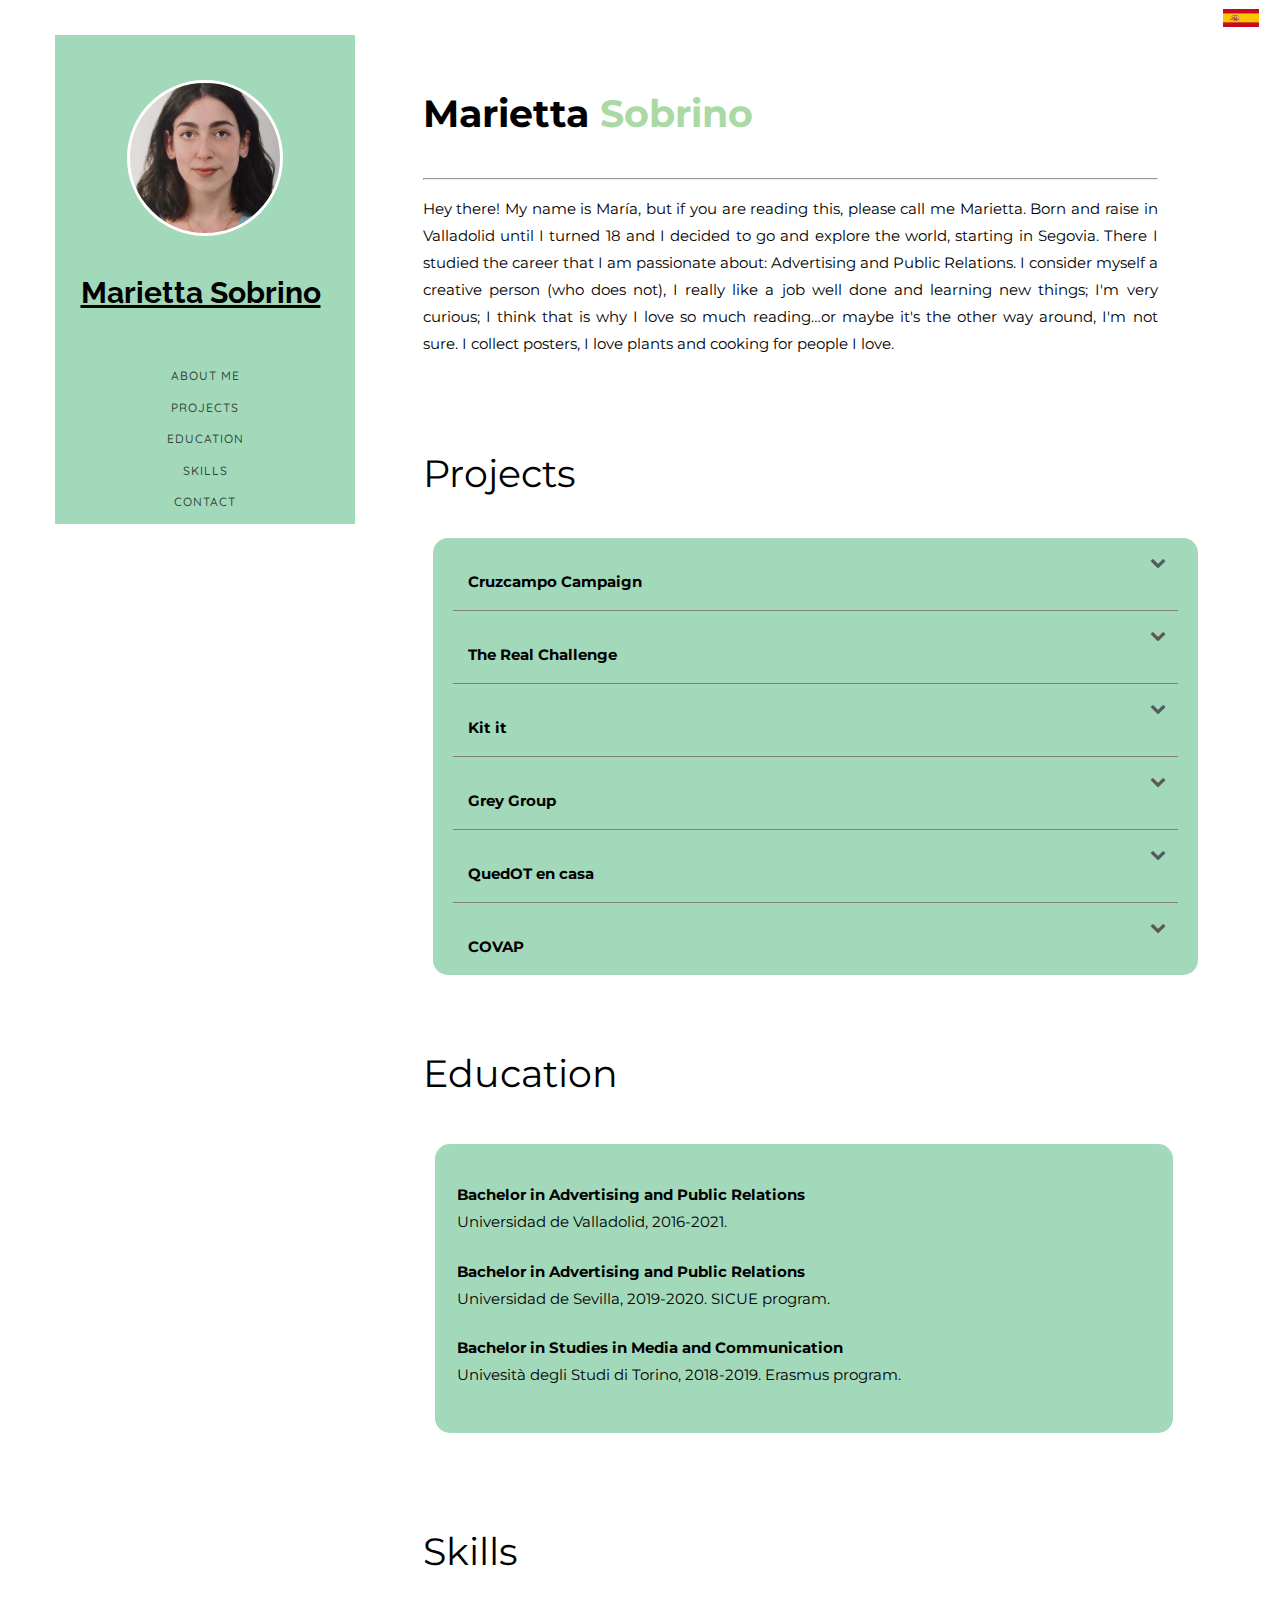
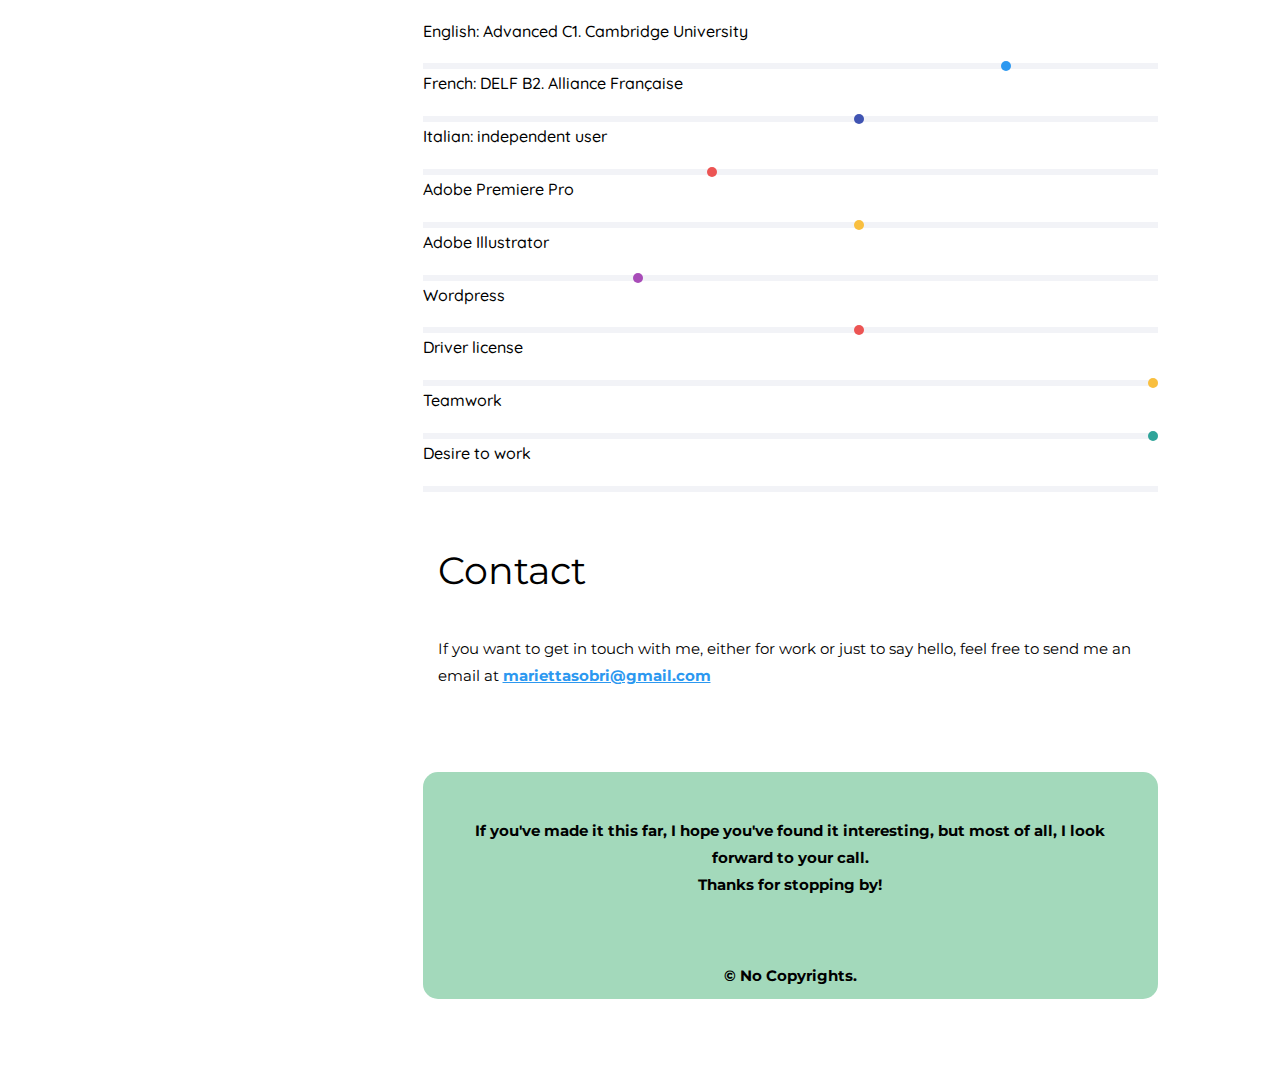
==== index-en.html @ 81a099f9 "Update index-en.html" ====
<!DOCTYPE html>
<html>
  <head>
    <meta charset="utf-8" />
    <meta http-equiv="X-UA-Compatible" content="IE=edge" />
    <title>Marietta's portfolio</title>
    <meta name="viewport" content="width=device-width, initial-scale=1" />
    <meta name="description" content="Portfolio webpage of Vinay Somawat" />
    <meta
      name="keywords"
      content="portfolio,website,personal website,github,projects,computer science and engineering"
    />
    <meta name="author" content="Marietta Sobrino" />
    <!--Social Media icons-->
    <link
      rel="stylesheet"
      href="https://cdnjs.cloudflare.com/ajax/libs/font-awesome/4.7.0/css/font-awesome.min.css"
    />
    <!-- Place favicon.ico and apple-touch-icon.png in the root directory -->
    <link rel="icon" type="image/png" href="/images/logo.png" />
    <link
      href="https://fonts.googleapis.com/css?family=Quicksand:300,400,500,700"
      rel="stylesheet"
    />
    <link
      href="https://fonts.googleapis.com/css?family=Playfair+Display:400,400i,700"
      rel="stylesheet"
    />
    <link
      href="https://fonts.googleapis.com/css?family=Montserrat|Open+Sans|Raleway&display=swap"
      rel="stylesheet"
    />
    <!-- Animate.css -->
    <link rel="stylesheet" href="css/animate.css" />
    <!-- Bootstrap  -->
    <link rel="stylesheet" href="css/bootstrap.css" />
    <!-- Theme style  -->
    <link rel="stylesheet" href="css/style.css" />
    <!-- Modernizr JS -->
    <script src="js/modernizr-2.6.2.min.js"></script>
    <!-----Google adsense code---->
    <script
      data-ad-client="ca-pub-2147632065762164"
      async
      src="https://pagead2.googlesyndication.com/pagead/js/adsbygoogle.js"
    ></script>
  </head>

  <body>
    <div style="float: right;padding-right: 1%;">
      <a href="index.html"><img height="18" width="36" src="images/spain-flag.png"></a>
    </div>
    <div id="colorlib-page">
      <div class="container-wrap">
        <a
          href="#"
          class="js-colorlib-nav-toggle colorlib-nav-toggle"
          data-toggle="collapse"
          data-target="#navbar"
          aria-expanded="false"
          aria-controls="navbar"
          ><i></i
        ></a>
        <!----Side bar--->
        <aside
          id="colorlib-aside"
          role="complementary"
          class="border js-fullheight"
        >
          <div class="text-center">
            <div
              class="author-img"
              style="background-image: url(images/IMG_-wl1xai.jpg)"
            ></div>
            <h1 id="colorlib-logo">
              <a href="https://mariettasobri.github.io">Marietta Sobrino</a>
            </h1>
          </div>
          <nav
            id="colorlib-main-menu"
            role="navigation"
            class="navbar"
            style="padding-top: 2em"
          >
            <div id="navbar" class="collapse">
              <ul>
                <li><a href="#" data-nav-section="about">About me</a></li>
                <li><a href="#" data-nav-section="projects">Projects</a></li>
                <li><a href="#" data-nav-section="education">Education</a></li>
                <li><a href="#" data-nav-section="skills">Skills</a></li>
                <li><a href="#" data-nav-section="contact">Contact</a></li>
              </ul>
            </div>
          </nav>
        </aside>
        <!----- main page--------->
        <div id="colorlib-main">
          <!---------------About me---------------------->
          <section class="colorlib-about" data-section="about">
            <div class="colorlib-narrow-content">
              <div class="row">
                <div class="col-md-12">
                  <div
                    class="row row-bottom-padded-sm animate-box"
                    data-animate-effect="fadeInLeft"
                  >
                    <div class="col-md-12">
                      <div class="about-desc">
                        <h1>
                          <strong
                            >Marietta
                            <span style="color: #AAD9A3">Sobrino</span></strong
                          >
                        </h1>
                        <hr />
                        <p style="text-align: justify">
                            Hey there! My name is María, but if you are reading this, please call me Marietta. 
                            Born and raise in Valladolid until I turned 18 and I decided to go and explore the world, starting in Segovia. 
                            There I studied the career that I am passionate about: Advertising and Public Relations. 
                            I consider myself a creative person (who does not), I really like a job well done and learning new things; I'm very curious; 
                            I think that is why I love so much reading…or maybe it's the other way around, I'm not sure. I collect posters, 
                            I love plants and cooking for people I love.
                        </p>
                      </div>
                    </div>
                  </div>
                </div>
              </div>
            </div>
          </section>
          <!--------------Projects---------------->
          <section class="colorlib-skills" data-section="projects">
            <div class="colorlib-narrow-content">
              <div class="row">
                <div
                  class="col-md-6 col-md-offset-3 col-md-pull-3 animate-box"
                  data-animate-effect="fadeInLeft"
                >
                  <div class="about-desc">
                    <h1>Projects</h1>
                  </div>
                </div>
              </div>
              <div class="row" style="margin-left: 10px">
                <ul
                  id="accordion"
                  class="accordion animate-box"
                  data-animate-effect="fadeInRight"
                >
                  <li>
                    <div class="link">
                      <p style="margin-bottom: 0px">Cruzcampo Campaign</p>
                      <i class="fa fa-chevron-down"></i>
                    </div>
                    <ul
                      class="submenu mb-0"
                      style="padding-left: 10px;padding-right: 20px;"
                    >
                      <li>
                        <div>
                          <div style="margin-top: 3%; margin-left: 1%">
                            <h4 class="mb-3" style="font-style: italic">
                                Andalusia’s water
                            </h4>
                            <h4 class="mb-3" style="font-style: italic">
                              El agua de Andalucía
                          </h4>
                          </div>
                          <div
                            class="
                              resume-item
                              d-flex
                              flex-column flex-md-row
                              justify-content-between
                              mb-3
                            "
                          >
                            <div id="divMain">
                              <div id="left-div" class="resume-content">
                                <img
                                  style="float: left;border-radius: 15px;"
                                  width="200px;"
                                  class="img-fluid"
                                  src="images/cruzcampou.jpg"
                                />
                              </div>
                              <div id="right-div" class="resume-content">
                                <div class="subheading mb-0">
                                  <p style="text-align: justify">
                                    In the subject of Discursive Strategies at the University of Seville, the final work consists 
                                    of the creation of a complete campaign for an existing brand, and the subsequent linguistic analysis 
                                    of the same. However, all the creative effort is focused on giving a twist to this relationship that is 
                                    automatically formed in our minds: Cruzcampo-Andalusia, Andalusia-party.
                                  </p>
                                  <p style="text-align: justify">
                                    Based on the 2009 campaign "Made in Andalusia" by Bassat Ogilvy, this reinterpretation of Andalusia seeks to 
                                    move away from the stereotypical party to find the other side of the south. This Andalusia is much more than abanicos 
                                    and tapas, it is its most natural and pure part, it is its water; the same water that gives that characteristic flavor 
                                    to this brand's beer. This is where Cruzcampo's commitment to its geography and environment comes into play, to vindicate 
                                    the purity of its flavor, the “water of Andalusia”, another source of pride for this land.
                                  </p>
                                  <p>
                                    The objectives of the campaign were:
                                  </p>
                                  <ul class="lista"
                                    style="
                                      list-style-type: disc;
                                      padding-left: 37%;
                                    "
                                  >
                                    <li
                                      style="
                                        border-bottom: none;
                                        color: black;
                                        text-align: justify;
                                      "
                                    >
                                        To change the public's vision of Andalusia: introducing in addition to festivities and culture, concepts 
                                        that revolve around water and environment.
                                    </li>
                                    <li
                                      style="
                                        border-bottom: none;
                                        text-align: justify;
                                        color: black;
                                      "
                                    >
                                    -	Raise awareness of the importance of keeping the water clean.
                                    </li>
                                  </ul>
                                  <br />
                                  <p style="margin-left: 1%;text-align: justify;">
                                    Water is life, we are 70% water. Cruzcampo beer is a way of enjoying life, it is now the “water of Andalusia”.
                                  </p>
                                  <p style="margin-left: 1%">
                                    Click
                                    <a
                                      target="_blank"
                                      href="https://drive.google.com/file/d/1rYs9XSC2u2oOMCrQebTFEZU9n5R8P62f/view?usp=sharing"
                                      style="
                                        display: inline;
                                        color: blue;
                                        padding: 0;
                                      "
                                      >here</a
                                    >
                                    to listen the radio slot.
                                  </p>
                                </div>
                                <div class="mb-0"></div>
                              </div>
                            </div>
                          </div>
                        </div>
                      </li>
                      <br />
                      <br />
                    </ul>
                  </li>
                  <li>
                    <div class="link">
                      <p style="margin-bottom: 0px">The Real Challenge</p>
                      <i class="fa fa-chevron-down"></i>
                    </div>
                    <ul
                      class="submenu mb-0"
                      style="padding-left: 10px;padding-right: 20px;"
                    >
                      <li>
                        <div>
                          <div style="margin-top: 3%; margin-left: 1%">
                            <h4 class="mb-3" style="font-style: italic;margin-left: -1%;  ">
                                The biggest challenge is to stay at home
                            </h4>
                          </div>
                          <div
                            class="
                              resume-item
                              d-flex
                              flex-column flex-md-row
                              justify-content-between
                              mb-3
                            "
                          >
                            <div id="divMain">
                              <div id="left-div" class="resume-content">
                              </div>
                              <div id="right-div" class="resume-content">
                                <div class="subheading mb-0">
                                  <p style="text-align: justify">
                                    At the beginning of the pandemic, back in March 2019, when the professors did not yet know that the 
                                    initial two weeks of confinement would last for months, in one of the courses at the University of Seville 
                                    we were asked to create a video. There were not many instructions, only that it had to stick to the COVID-19 
                                    theme: it could be a video blog, an activity for children -a long etcetera- or a corporate video of any company
                                    or institution. I opted for the last one.
                                  </p>
                                  <p style="text-align: justify">
                                    &quot;The Real Challenge&quot; is a video campaign for the Instagram application. When boredom just started
                                    to become latent, thousands of people found entertainment on social networks, participating in viral challenges 
                                    that kept their minds distracted for a few hours. The video I present here was made in my backyard with the collaboration 
                                    and effort of my two flatmates -thanks Carmen and Juan. The official version that Instagram would present as an ad in stories 
                                    or posts would be made up of fragments of challenges from different users of the social network. The name of the campaign, as the
                                    claim at the end explains, alludes to all the viral challenges and puts the focus on the biggest challenge of all: staying at home.
                                  </p>
                                  <iframe allowfullscreen="allowfullscreen" src="https://drive.google.com/file/d/1-CXmXJWvv4DDwIPhOXCEUxoouxejyeIB/preview" style="
                                  width: 100%;" width="640" height="480" allow="autoplay"></iframe>
                                </div>
                                <div class="mb-0"></div>
                              </div>
                            </div>
                          </div>
                        </div>
                      </li>
                      <br />
                      <br />
                    </ul>
                  </li>
                  <li>
                    <div class="link">
                      <p style="margin-bottom: 0px">Kit it</p>
                      <i class="fa fa-chevron-down"></i>
                    </div>
                    <ul
                      class="submenu mb-0"
                      style="padding-left: 10px;padding-right: 20px;"
                    >
                      <li>
                        <div>
                          <div
                            class="
                              resume-item
                              d-flex
                              flex-column flex-md-row
                              justify-content-between
                              mb-3
                            "
                          >
                            <div id="divMain">
                              <div id="left-div" class="resume-content">
                                <img
                                  style="float: left;border-radius: 15px;"
                                  width="300px;"
                                  class="img-fluid"
                                  src="images/kitit.png"
                                />
                              </div>
                              <div id="right-div" class="resume-content">
                                <div class="subheading mb-0" style="margin-top: 3%;">
                                  <p style="text-align: justify;margin-left: 2%;">
                                    As a second year student in Segovia, in the Corporate Culture and Identity course we had to create a corporate 
                                    identity manual for a brand that was also invented by us; which meant two challenges. After much pondering, my 
                                    dupla and I came up with the perfect product: emergency kits for small emergencies. And so “Kit It” was born. 
                                    Celteiro, my partner, was in charge of all the design and I wrote the manual. I only hope that the person who 
                                    is going to read it knows Spanish to be able to appreciate it.
                                  </p>
                                  <a
                                      target="_blank"
                                      href="https://drive.google.com/file/d/1dAmbToD-oy1Wd75o-8Rhf43n2l3pjdEK/view?usp=sharing"
                                      style="
                                        display: inline;
                                        margin-left: 2%;
                                        color: blue;
                                        padding: 0;
                                      "
                                      >Here is the result.</a
                                    >
                                </div>
                                <div class="mb-0"></div>
                              </div>
                            </div>
                          </div>
                        </div>
                      </li>
                      <br />
                      <br />
                    </ul>
                  </li>
                  <li>
                    <div class="link">
                      <p style="margin-bottom: 0px">
                        Grey Group
                      </p>
                      <i class="fa fa-chevron-down"></i>
                    </div>
                    <ul
                      class="submenu mb-0"
                      style="padding-right: 20px;padding-left: 10px;margin-top: 3%;"
                    >
                      <li>
                        <div>
                          <div
                            class="
                              resume-item
                              d-flex
                              flex-column flex-md-row
                              justify-content-between
                              mb-3
                            "
                          >
                            <div id="divMain">
                              <div id="left-div" class="resume-content">
                                <img
                                  style="float: left;border-radius: 15px;"
                                  width="300px;"
                                  class="img-fluid"
                                  src="images/grey.jpg"
                                />
                              </div>
                              <div id="right-div" class="resume-content">
                                <div class="subheading mb-0">
                                  <p style="text-align: justify;margin-left: 2%;">
                                    One of the biggest works of analysis and data collection that I did during my degree, apart from the TFG, was on the Grey agency for 
                                    the course of Structure of the Advertising System, also in Segovia. By lottery, we had the chance to investigate this company in depth 
                                    during the whole semester. I'm again sorry for it being in Spanish.
                                  </p>
                                  <p style="margin-left: 2%">
                                    Click
                                    <a
                                      target="_blank"
                                      href="https://drive.google.com/file/d/1arVdlctqACoqIs2kNdRNnI5i7mEPcahP/view?usp=sharing"
                                      style="
                                        display: inline;
                                        color: blue;
                                        padding: 0;
                                      "
                                      >here</a
                                    >
                                    to access the work.
                                  </p>
                                </div>
                                <div class="mb-0"></div>
                              </div>
                            </div>
                          </div>
                        </div>
                      </li>
                      <br />
                      <br />
                    </ul>
                  </li>
                  <li>
                    <div class="link">
                      <p style="margin-bottom: 0px">QuedOT en casa</p>
                      <i class="fa fa-chevron-down"></i>
                    </div>
                    <ul
                      class="submenu mb-0"
                      style="padding-left: 10px;padding-right: 20px;"
                    >
                      <li>
                        <div>
                          <div
                            class="
                              resume-item
                              d-flex
                              flex-column flex-md-row
                              justify-content-between
                              mb-3
                            "
                          >
                            <div id="divMain">
                              <div id="left-div" class="resume-content">
                              </div>
                              <div id="right-div" class="resume-content">
                                <div class="subheading mb-0">
                                  <p style="margin-top: 3%;text-align: justify;">
                                    During the quarantine the “Operación Triunfo” initiative #quedotencasa arose after the cancellation of the program. In my student 
                                    apartment in Seville we were fans of the program, especially Menchu, who sings like angels. So we decided to record a video, this 
                                    time for leisure, to upload it to social networks and get her on TV. Too bad we uploaded it the day that participations were closed, 
                                    otherwise I'm sure we would have won with this video clip. Even so, in a few hours we managed to get hundreds of views on Youtube and 
                                    retweets on Carmen's account.
                                  </p>
                                  <iframe allowfullscreen="allowfullscreen" src="https://drive.google.com/file/d/18uZeUDIAX84x7Jfx7mQ4tDOZaznOyZWB/preview" style="
                                  width: 100%;" width="640" height="480" allow="autoplay"></iframe>
                                </div>
                                <div class="mb-0"></div>
                              </div>
                            </div>
                          </div>
                        </div>
                      </li>
                      <br />
                      <br />
                    </ul>
                  </li>
                  <li>
                    <div class="link">
                      <p style="margin-bottom: 0px">COVAP</p>
                      <i class="fa fa-chevron-down"></i>
                    </div>
                    <ul
                      class="submenu mb-0"
                      style="padding-left: 10px;padding-right: 20px;"
                    >
                      <li>
                        <div>
                          <div
                            class="
                              resume-item
                              d-flex
                              flex-column flex-md-row
                              justify-content-between
                              mb-3
                            "
                          >
                            <div id="divMain">
                              <div id="left-div" class="resume-content">
                                <img
                                  style="float: left;border-radius: 15px;"
                                  width="300px;"
                                  class="img-fluid"
                                  src="images/covap.png"
                                />
                              </div>
                              <div id="right-div" class="resume-content">
                                <div class="subheading mb-0">
                                  <p style="text-align: justify">
                                    For another Corporate Culture and Identity course at the University of Seville, we had to create an intranet for a company. 
                                    Well, more than create, let's say propose. We chose COVAP, a very famous agricultural cooperative in Andalusia and I developed this 
                                    intranet, a bit basic but quite complete.
                                  </p>
                                  <p style="margin-left: 1%">
                                    Click
                                    <a
                                      target="_blank"
                                      href="https://covap41074889.wordpress.com/"
                                      style="
                                        display: inline;
                                        color: blue;
                                        padding: 0;
                                      "
                                      >aquí</a
                                    >
                                    to access the intranet.
                                  </p>
                                </div>
                                <div class="mb-0"></div>
                              </div>
                            </div>
                          </div>
                        </div>
                      </li>
                      <br />
                      <br />
                    </ul>
                  </li>
                </ul>
              </div>
            </div>
          </section>
          <!---------------Education----------->
          <section class="colorlib-education" data-section="education">
            <div class="colorlib-narrow-content">
              <div class="row">
                <div
                  class="col-md-6 col-md-offset-3 col-md-pull-3 animate-box"
                  data-animate-effect="fadeInLeft"
                >
                  <div class="about-desc">
                    <h1>Education</h1>
                  </div>
                </div>
              </div>
              <div class="row">
                <div class="col-md-12" style="padding-right: 0;">
                  <div class="timeline-centered" style="
                  margin-left: -58px;
                  margin-right: -15px;
                  ">
                    <article
                      class="timeline-entry animate-box"
                      data-animate-effect="fadeInLeft"
                    >
                      <div class="timeline-entry-inner">
                        <div class="timeline-label">
                            <p>
                                <strong
                                  >Bachelor in Advertising and Public Relations</strong
                                ><br />Universidad de Valladolid, 2016-2021.
                             </p>
                           <p>
                              <strong
                                >Bachelor in Advertising and Public Relations</strong
                              ><br />Universidad de Sevilla, 2019-2020. SICUE program.
                           </p>
                          <p>
                            <strong
                              >Bachelor in Studies in Media and Communication</strong
                            ><br />Univesità degli Studi di Torino, 2018-2019. Erasmus program.
                          </p>
                          <p></p>
                        </div>
                      </div>
                    </article>
                  </div>
                </div>
              </div>
            </div>
          </section>
          <!---------------Skills---------------->
          <section class="colorlib-skills" data-section="skills">
            <div class="colorlib-narrow-content">
              <div class="row">
                <div
                  class="col-md-6 col-md-offset-3 col-md-pull-3 animate-box"
                  data-animate-effect="fadeInLeft"
                >
                  <div class="about-desc">
                    <h1>Skills</h1>
                  </div>
                </div>
              </div>
              <div class="row">
                <div
                  class="col-md-6 animate-box"
                  data-animate-effect="fadeInLeft"
                >
                  <div class="progress-wrap">
                    <h3 style="font-weight: 500">
                        English: Advanced C1. Cambridge University
                    </h3>
                    <div class="progress">
                      <div
                        class="progress-bar color-1"
                        role="progressbar"
                        aria-valuenow="80"
                        aria-valuemin="0"
                        aria-valuemax="100"
                        style="width: 80%"
                      ></div>
                    </div>
                  </div>
                </div>
                <div
                  class="col-md-6 animate-box"
                  data-animate-effect="fadeInRight"
                >
                  <div class="progress-wrap">
                    <h3 style="font-weight: 500">
                        French:  DELF B2. Alliance Française
                    </h3>
                    <div class="progress">
                      <div
                        class="progress-bar color-6"
                        role="progressbar"
                        aria-valuenow="60"
                        aria-valuemin="0"
                        aria-valuemax="100"
                        style="width: 60%"
                      ></div>
                    </div>
                  </div>
                </div>
                <div
                  class="col-md-6 animate-box"
                  data-animate-effect="fadeInRight"
                >
                  <div class="progress-wrap">
                    <h3 style="font-weight: 500">Italian: independent user </h3>
                    <div class="progress">
                      <div
                        class="progress-bar color-2"
                        role="progressbar"
                        aria-valuenow="40"
                        aria-valuemin="0"
                        aria-valuemax="100"
                        style="width: 40%"
                      ></div>
                    </div>
                  </div>
                </div>
                <div
                  class="col-md-6 animate-box"
                  data-animate-effect="fadeInLeft"
                >
                  <div class="progress-wrap">
                    <h3 style="font-weight: 500">Adobe Premiere Pro</h3>
                    <div class="progress">
                      <div
                        class="progress-bar color-3"
                        role="progressbar"
                        aria-valuenow="60"
                        aria-valuemin="0"
                        aria-valuemax="100"
                        style="width: 60%"
                      ></div>
                    </div>
                  </div>
                </div>
                <div
                  class="col-md-6 animate-box"
                  data-animate-effect="fadeInRight"
                >
                  <div class="progress-wrap">
                    <h3 style="font-weight: 500">
                      Adobe Illustrator
                    </h3>
                    <div class="progress">
                      <div
                        class="progress-bar color-4"
                        role="progressbar"
                        aria-valuenow="30"
                        aria-valuemin="0"
                        aria-valuemax="100"
                        style="width: 30%"
                      ></div>
                    </div>
                  </div>
                </div>
                <div
                  class="col-md-6 animate-box"
                  data-animate-effect="fadeInLeft"
                >
                  <div class="progress-wrap">
                    <h3 style="font-weight: 500">
                      Wordpress
                    </h3>
                    <div class="progress">
                      <div
                        class="progress-bar color-7"
                        role="progressbar"
                        aria-valuenow="60"
                        aria-valuemin="0"
                        aria-valuemax="100"
                        style="width: 60%"
                      ></div>
                    </div>
                  </div>
                </div>
                <div
                  class="col-md-6 animate-box"
                  data-animate-effect="fadeInRight"
                >
                  <div class="progress-wrap">
                    <h3 style="font-weight: 500">
                      Driver license
                    </h3>
                    <div class="progress">
                      <div
                        class="progress-bar color-3"
                        role="progressbar"
                        aria-valuenow="100"
                        aria-valuemin="0"
                        aria-valuemax="100"
                        style="width: 100%"
                      ></div>
                    </div>
                  </div>
                </div>
                <div
                  class="col-md-6 animate-box"
                  data-animate-effect="fadeInLeft"
                >
                  <div class="progress-wrap">
                    <h3 style="font-weight: 500">
                      Teamwork
                    </h3>
                    <div class="progress">
                      <div
                        class="progress-bar color-5"
                        role="progressbar"
                        aria-valuenow="100"
                        aria-valuemin="0"
                        aria-valuemax="100"
                        style="width: 100%"
                      ></div>
                    </div>
                  </div>
                </div>
                <div
                  class="col-md-6 animate-box"
                  data-animate-effect="fadeInRight"
                >
                  <div class="progress-wrap">
                    <h3 style="font-weight: 500">Desire to work</h3>
                    <div class="progress">
                      <div
                        class="progress-bar color-6"
                        role="progressbar"
                        aria-valuenow="200"
                        aria-valuemin="0"
                        aria-valuemax="100"
                        style="width: 209%"
                      ></div>
                    </div>
                  </div>
                </div>
              </div>
            </div>
          </section>
          <!---------------Contact---------->
          <section class="colorlib-contact" data-section="contact">
            <div class="colorlib-narrow-content">
              <div class="row" style="padding: 0 1em;">
                <div class="col-md-12">
                  <div
                    class="row row-bottom-padded-sm animate-box"
                    data-animate-effect="fadeInLeft"
                  >
                    <div class="about-desc">
                      <h1>Contact</h1>
                    </div>
                    <p>
                        If you want to get in touch with me, either for work or just to say hello, feel free to send me an email at 
                      <strong
                        ><a href="mailto: mariettasobri@gmail.com"
                          >mariettasobri@gmail.com</a
                        ></strong
                      >
                    </p>
                  </div>
                </div>
              </div>
            </div>
          </section>
          <!---------------Footer------------->
          <section
            class="colorlib-footer"
            data-section="footer"
            style="padding-bottom: 3em"
          >
            <div class="colorlib-narrow-content">
              <div class="row">
                <div class="col-md-12">
                  <div
                    class="row row-bottom-padded-sm animate-box"
                    data-animate-effect="fadeInLeft"
                  >
                    <div class="hire">
                      <p style="text-align: center">
                        <strong
                          >If you've made it this far, I hope you've found it interesting, but most of all, I look forward to your call.<br />Thanks for stopping by!</strong
                        >
                      </p>
                      <br />
                      <p style="text-align: center; margin-bottom: -20px">
                        <strong
                          >&copy; No Copyrights.</strong
                        >
                      </p>
                    </div>
                  </div>
                </div>
              </div>
            </div>
          </section>
        </div>
      </div>
    </div>
    <!-- jQuery -->
    <script src="js/jquery.min.js"></script>
    <!-- jQuery Easing -->
    <script src="js/jquery.easing.1.3.js"></script>
    <!-- Bootstrap -->
    <script src="js/bootstrap.min.js"></script>
    <!-- Waypoints -->
    <script src="js/jquery.waypoints.min.js"></script>
    <!-- Flexslider -->
    <script src="js/jquery.flexslider-min.js"></script>
    <!-- Counters -->
    <script src="js/jquery.countTo.js"></script>
    <!-- MAIN JS -->
    <script src="js/main.js"></script>
    <!--canvas js--->
    <script src="js/canvas.js"></script>
  </body>
</html>
---- css/style.css ----
@font-face {
  font-family: 'icomoon';
  src: url("../fonts/icomoon/icomoon.eot?srf3rx");
  src: url("../fonts/icomoon/icomoon.eot?srf3rx#iefix") format("embedded-opentype"), url("../fonts/icomoon/icomoon.ttf?srf3rx") format("truetype"), url("../fonts/icomoon/icomoon.woff?srf3rx") format("woff"), url("../fonts/icomoon/icomoon.svg?srf3rx#icomoon") format("svg");
  font-weight: normal;
  font-style: normal; }

/* =======================================================
*
* 	Template Style 
*	Edit this section
*
* ======================================================= */
body {
  font-family: "Quicksand", Arial, sans-serif;
  font-weight: 400;
  font-size: 15px;
  line-height: 1.8;
  color: rgba(0, 0, 0, 0.7); }
  @media screen and (max-width: 992px) {
    body {
      font-size: 16px; } 
      h2,h4 {
          text-align: center;
      }
canvas {
  background: #EEE;
  position: fixed;
  top: 0;
  left: 0;
}}
canvas {
  background: #EEE;
  position: fixed;
  top: 0;
  left: 0;
}

a {
  color: #2c98f0;
  -webkit-transition: 0.5s;
  -o-transition: 0.5s;
  transition: 0.5s; }
  a:hover, a:active, a:focus {
    color: #2c98f0;
    outline: none;
    text-decoration: none !important; }

p {
  margin-bottom: 1.5em;
    color: black;
    font-family: 'Montserrat', sans-serif;
}
x{
    margin-bottom: 1.5em;
    background-color:darkkhaki;
    color: black;
    backface-visibility: visible;
}

h1, h5, h6 {
  color: #000;
  font-family: "Playfair Display", Georgia, serif;
  font-weight: 400;
  margin: 0 0 30px 0; }

h2{
    color: #000;
  font-family: "Playfair Display", Georgia, serif;
  font-weight: 200;
  margin: 0 0 20px 0;
}
h3{
    color: #000;
  font-family: "Playfair Display", Georgia, serif;
  font-weight: 200;
  margin: 0 0 30px 0;
}
h4 {
  color: #000;
  font-family: 'Montserrat', sans-serif;
  font-weight: 300;
    font-size: 15px;
  margin: 0 0 30px 0; }

figure {
  margin-bottom: 2.5em;
  float: left;
  width: 100%; }
  figure figcaption {
    font-size: 16px;
    width: 80%;
    margin: 20px auto 0px auto;
    color: #b3b3b3;
    font-style: italic;
    font-family: "Quicksand", Arial, sans-serif; }
    @media screen and (max-width: 480px) {
      figure figcaption {
        width: 100%; } }

::-webkit-selection {
  color: #fff;
  background: #2c98f0; }

::-moz-selection {
  color: #fff;
  background: #2c98f0; }

::selection {
  color: #fff;
  background: #2c98f0; }

#colorlib-page {
  width: 100%;
  overflow: hidden;
  position: relative; }

#colorlib-aside {
  padding-top: 3em;
  padding-bottom: 1px;
  float:left;
  width: 300px;
  position: fixed;
  z-index: 1001;
    background-color: #A3D9BB;
  -webkit-transition: 0.5s;
  -o-transition: 0.5s;
  transition: 0.5s; }
  @media screen and (max-width: 768px) {
    #colorlib-aside {
      width: 300px;
      -moz-transform: translateX(-300px);
      -webkit-transform: translateX(-300px);
      -ms-transform: translateX(-300px);
      -o-transform: translateX(-300px);
      transform: translateX(-300px);
      padding-top: 4em;
	  background-color: #A3D9BB;
        height: auto;
      } 
      .resume-content img {
          width: 100%;
           margin:0 0px;
          float: left;
      }
}

.resume-content img {
           margin:0 10px;
      }
  #colorlib-aside .author-img {
    width: 150px;
    height: 150px;
    margin: 0 auto;
    margin-bottom: 30px;
    -webkit-border-radius: 50%;
    -moz-border-radius: 50%;
    -ms-border-radius: 50%;
    border-radius: 50%;
    border: 3px solid white;}
#colorlib-aside h1{
    color: #000;
  font-family: 'Raleway', sans-serif;
}
  #colorlib-aside .position {
    display: block;
    margin-bottom: 2em;
    font-size: 12px;
    text-transform: uppercase; }
  #colorlib-aside #colorlib-logo {
    text-align: right;
    font-weight: 700;
    font-size: 30px;
    margin-bottom: .5em;
    display: block;
    width: 100%; }
    #colorlib-aside #colorlib-logo a {
      display: block;
      text-align: center;
      color: #000;
      padding-right: .3em;}
  #colorlib-aside #colorlib-main-menu {
    display: block;
    width: 100%; }
    #colorlib-aside #colorlib-main-menu .collapse {
      display: block !important; }
    #colorlib-aside #colorlib-main-menu ul {
      text-align: center;
      margin: 0;
      padding: 0; }
      @media screen and (max-width: 768px) {
        #colorlib-aside #colorlib-main-menu ul {
          margin: 0 0 2em 0; } }
      #colorlib-aside #colorlib-main-menu ul li {
        margin: 0 0 10px 0;
        padding: 0;
        list-style: none;
        font-size: 12px;
        font-weight: 500;
        text-transform: uppercase;
        letter-spacing: 1px; }
        #colorlib-aside #colorlib-main-menu ul li a {
          color: rgba(0, 0, 0, 0.7);
          text-decoration: none;
          position: relative;
          padding: 10px 0;
          font-family: "Quicksand", Arial, sans-serif;
          -webkit-transition: 0.3s;
          -o-transition: 0.3s;
          transition: 0.3s; }
          #colorlib-aside #colorlib-main-menu ul li a:after {
            content: "";
            position: absolute;
            height: 1px;
            bottom: 7px;
            left: 0;
            right: 0;
            background-color: #2c98f0;
            visibility: hidden;
            -webkit-transform: scaleX(0);
            -moz-transform: scaleX(0);
            -ms-transform: scaleX(0);
            -o-transform: scaleX(0);
            transform: scaleX(0);
            -webkit-transition: all 0.3s cubic-bezier(0.175, 0.885, 0.32, 1.275);
            -moz-transition: all 0.3s cubic-bezier(0.175, 0.885, 0.32, 1.275);
            -ms-transition: all 0.3s cubic-bezier(0.175, 0.885, 0.32, 1.275);
            -o-transition: all 0.3s cubic-bezier(0.175, 0.885, 0.32, 1.275);
            transition: all 0.3s cubic-bezier(0.175, 0.885, 0.32, 1.275); }
          #colorlib-aside #colorlib-main-menu ul li a:hover {
            text-decoration: none;
            color: black; }
            #colorlib-aside #colorlib-main-menu ul li a:hover:after {
              visibility: visible;
              -webkit-transform: scaleX(1);
              -moz-transform: scaleX(1);
              -ms-transform: scaleX(1);
              -o-transform: scaleX(1);
              transform: scaleX(1); }
        #colorlib-aside #colorlib-main-menu ul li.active a {
          color: #2c98f0; }
          #colorlib-aside #colorlib-main-menu ul li.active a:after {
            visibility: visible;
            -webkit-transform: scaleX(1);
            -moz-transform: scaleX(1);
            -ms-transform: scaleX(1);
            -o-transform: scaleX(1);
            transform: scaleX(1); }
  #colorlib-aside .colorlib-footer {
    font-size: 20px;
    text-align: center;
    font-weight: 400;
    color: rgba(0, 0, 0, 0.5);
    padding: 0 20px;
    width: 100%;}
    @media screen and (max-width: 768px) {
      #colorlib-aside .colorlib-footer {
        position: fixed;
        height: auto;} }
    #colorlib-aside .colorlib-footer span {
      display: block;}
    #colorlib-aside .colorlib-footer ul {
      padding: 0 20px;
      margin: 0 0 10px 0; }
      #colorlib-aside .colorlib-footer ul li {
        padding: 0 20px;
        margin: 0 0 10px 0;
        display: inline;
        list-style: none; }
#colorlib-aside .colorlib-footer h3 {
    font-family:inherit;
          padding: 4px; }
#colorlib-aside .colorlib-footer h3 a
{
    color: #FF722C;
    font-size: 18px;
}
#rcorners2 {
    border-radius: 15px;
  background: black;
  padding: 20px; 
  width: 50%;
  height: 40px; 
}
        #colorlib-aside .colorlib-footer ul li a {
          color: rgba(255, 255, 255, 0.3);
          padding: 4px; }
          #colorlib-aside .colorlib-footer ul li a:hover, #colorlib-aside .colorlib-footer ul li a:active, #colorlib-aside .colorlib-footer ul li a:focus {
            text-decoration: none;
            outline: none;
            color: black; }

.container-wrap {
  max-width: 1170px;
  margin: 0 auto; }

#colorlib-main {
  width: calc(100% - 300px);
  float: right;
  -webkit-transition: 0.5s;
  -o-transition: 0.5s;
  transition: 0.5s; }
  @media screen and (max-width: 768px) {
    #colorlib-main {
      width: 100%;
      padding: 0 1em; } }

#colorlib-hero {
  min-height: 500px;
  background: #fff url(../images/loader.gif) no-repeat center center;
  width: 100%;
  float: left;
  margin-bottom: 10em;
  clear: both; }
  #colorlib-hero .flexslider {
    border: none;
    z-index: 1;
    margin-bottom: 0; }
    #colorlib-hero .flexslider .slides {
      position: relative;
      overflow: visible; }
      #colorlib-hero .flexslider .slides li {
        background-repeat: no-repeat;
        background-size: cover;
        background-position: bottom center;
        min-height: 400px;
        position: relative; }
    #colorlib-hero .flexslider .flex-control-nav {
      bottom: 20px;
      z-index: 1000;
      left: 20px;
      float: left;
      width: auto; }
      @media screen and (max-width: 768px) {
        #colorlib-hero .flexslider .flex-control-nav {
          right: 20px;
          top: 100px; } }
      #colorlib-hero .flexslider .flex-control-nav li {
        display: block;
        margin-bottom: 10px; }
        #colorlib-hero .flexslider .flex-control-nav li a {
          background: rgba(0, 0, 0, 0.5);
          -webkit-box-shadow: none;
          box-shadow: none;
          width: 12px;
          height: 12px;
          cursor: pointer; }
          #colorlib-hero .flexslider .flex-control-nav li a.flex-active {
            cursor: pointer;
            background: transparent;
            border: 2px solid #2c98f0; }
    #colorlib-hero .flexslider .flex-direction-nav {
      display: none; }
    #colorlib-hero .flexslider .slider-text {
      display: table;
      opacity: 0;
      min-height: 500px;
      z-index: 9; }
      #colorlib-hero .flexslider .slider-text > .slider-text-inner {
        display: table-cell;
        vertical-align: middle;
        min-height: 700px;
        padding: 2.5em;
        position: relative; }
        @media screen and (max-width: 768px) {
          #colorlib-hero .flexslider .slider-text > .slider-text-inner {
            text-align: center; } }
        #colorlib-hero .flexslider .slider-text > .slider-text-inner h1, #colorlib-hero .flexslider .slider-text > .slider-text-inner h2 {
          margin: 0;
          padding: 0;
          color: black;
          font-family: "Playfair Display", Georgia, serif; }
        #colorlib-hero .flexslider .slider-text > .slider-text-inner h1 {
          margin-bottom: 20px;
          font-size: 60px;
          line-height: 1.3;
          font-weight: 700; }
          @media screen and (max-width: 768px) {
            #colorlib-hero .flexslider .slider-text > .slider-text-inner h1 {
              font-size: 28px; } }
        #colorlib-hero .flexslider .slider-text > .slider-text-inner h2 {
          font-size: 10px;
          line-height: 1.5;
          margin-bottom: 30px;
          font-weight: 300;
          font-family: "Quicksand", Arial, sans-serif; }
          #colorlib-hero .flexslider .slider-text > .slider-text-inner h2 a {
            color: rgba(44, 152, 240, 0.8);
            border-bottom: 1px solid rgba(44, 152, 240, 0.7); }
        #colorlib-hero .flexslider .slider-text > .slider-text-inner .heading-section {
          font-size: 50px; }
          @media screen and (max-width: 768px) {
            #colorlib-hero .flexslider .slider-text > .slider-text-inner .heading-section {
              font-size: 30px; } }
        #colorlib-hero .flexslider .slider-text > .slider-text-inner s
.colorlib-lead {
          font-size: 20px;
          color: #fff; }
        #colorlib-hero .flexslider .slider-text > .slider-text-inner p {
          margin-bottom: 0; }
        #colorlib-hero .flexslider .slider-text > .slider-text-inner .btn {
          font-size: 12px;
          text-transform: uppercase;
          letter-spacing: 2px;
          color: #000;
          padding: 10px 15px !important;
          border: none;
          font-weight: 400; }
          #colorlib-hero .flexslider .slider-text > .slider-text-inner .btn.btn-learn {
            color: #000;
            border: 1px solid #000;
            background: transparent !important; }
            #colorlib-hero .flexslider .slider-text > .slider-text-inner .btn.btn-learn:hover {
              background: transparent !important;
              border: 1px solid #000 !important; }
          @media screen and (max-width: 768px) {
            #colorlib-hero .flexslider .slider-text > .slider-text-inner .btn {
              width: 100%; } }

@media screen and (max-width: 768px) {
            article.timeline-entry {
              padding-right: 17px; } }

.lista{
  list-style-type: disc;
  padding-left: 37%;
}

@media screen and (max-width: 768px) {
  .lista {
    list-style-type: disc;
    padding-left: 12%;
  }}

body.offcanvas {
  overflow-x: hidden; }
  body.offcanvas #colorlib-aside {
    -moz-transform: translateX(0);
    -webkit-transform: translateX(0);
    -ms-transform: translateX(0);
    -o-transform: translateX(0);
    transform: translateX(0);
    width: 300px;
    background-color: #A3D9BB;
    z-index: 999;
    position: fixed; }
  body.offcanvas #colorlib-main, body.offcanvas .colorlib-nav-toggle {
    top: 0;
    -moz-transform: translateX(300px);
    -webkit-transform: translateX(300px);
    -ms-transform: translateX(300px);
    -o-transform: translateX(300px);
    transform: translateX(300px); }

.colorlib-narrow-content {
  padding: 0 4.5em; }
  @media screen and (max-width: 878px) {
    .colorlib-narrow-content {
        width: 100%;
      padding: 0 1em; } }

.no-gutters {
  margin: 0;
  padding: 0; }

.colorlib-experience,
.colorlib-skills,
.colorlib-education,
.colorlib-blog,
.colorlib-work,
.colorlib-about,
.colorlib-installation,
.colorlib-services,
.colorlib-footer,
.colorlib-contact{
  padding-top: 3em;
  padding-bottom: 0em;
  clear: both;
  width: 100%;
  display: block; }
  @media screen and (max-width: 768px) {
    .colorlib-experience,
    .colorlib-skills,
    .colorlib-education,
    .colorlib-blog,
    .colorlib-work,
    .colorlib-about,
    .colorlib-installation,
    .colorlib-services,
      .colorlib-contact{
      padding-top: 2em;
      padding-bottom: 0em; } }


#colorlib-footer2 {
    background: black;
    width: 100%;
    padding-bottom: 3em;
    padding-top: 2em;
    padding-right: 2em;
    
}
#colorlib-footer2 .h2{
    color: red;
    text-align: center;
}

.author-img {
  background-size: cover;
  background-position: center center;
  background-repeat: no-repeat;
  position: relative; }

.colorlib-heading {
  font-size: 18px;
  margin-bottom: 2em;
  font-weight: 700;
  text-transform: uppercase;
  letter-spacing: 5px;
  line-height: 1.8;
  position: relative; }
  .colorlib-heading span {
    display: block; }
  @media screen and (max-width: 768px) {
    .colorlib-heading {
      margin-bottom: 2em; } }

.heading-meta {
  margin-bottom: 15px;
  display: block;
  font-size: 10px;
  text-transform: uppercase;
  color: #999999;
  font-weight: 500;
  letter-spacing: 5px; }

.about-img {
  width: 100%;
  height: 600px;
  margin-bottom: 10px;
margin-left: 10px;}

.about-desc h3 {
  font-size: 18px;
  text-transform: uppercase;
  letter-spacing: 5px;
  font-weight: 500; }

.about-desc h1 {
  font-size: 38px;
  font-weight: 400;
font-family: "Montserrat", Georgia, serif;}

.hire {
  padding: 2em;
  background: #A3D9BB;
  border-radius: 15px; }
  .hire h2 {
    line-height: 1.5; }
  .hire .btn-hire {
    color: #000;
    text-transform: uppercase;
    letter-spacing: 1px;
    bordeR: 1px solid #000;
    padding: 2px 10px; }

.fancy-collapse-panel .panel-default > .panel-heading {
  padding: 0; }

<!-----projectcss------------>
#projects {
  padding: 50px 15px;
  border-bottom: 1px solid #dcd9d9;
  text-align: center
}

#projects h2 {
  color: #374054;
  margin-bottom: 50px
}

.project {
  position: relative;
  max-width: 900px;
  margin: 0 auto 30px auto;
  overflow: hidden;
  background: #fff;
  border-radius: 4px
}

.project-image {
  float: left
}

.project-info {
  position: absolute;
  top: 50%;
  transform: translateY(-50%);
  margin-left: 300px;
  padding: 15px
}

.project-info h3 {
  font-size: 1.5em;
  font-weight: 300;
  color: #374054;
  margin: 0 0 15px 0
}

.project-info p {
  color: #74808a;
  margin: 0 0 15px 0;
  font-size: 0.9em
}

.no-image .project-info {
  position: relative;
  margin: 0;
  padding: 30px 15px;
  transform: none
}

#more-projects {
  display: none
}


.panel-heading a {
  padding: 20px 25px;
  display: block;
  width: 100%;
  font-weight: 500;
  font-size: 14px;
  letter-spacing: 1px;
  text-transform: uppercase;
  font-family: "Quicksand", Arial, sans-serif;
  background-color: #2c98f0;
  color: #fff;
  position: relative;
  -webkit-box-shadow: none !important;
  -moz-box-shadow: none !important;
  -ms-box-shadow: none !important;
  -o-box-shadow: none !important;
  box-shadow: none !important; }

.panel {
  -webkit-box-shadow: none !important;
  -moz-box-shadow: none !important;
  -ms-box-shadow: none !important;
  -o-box-shadow: none !important;
  box-shadow: none !important;
  border: none; }

.panel-heading a:after {
  font-family: "icomoon";
  content: "\e115";
  position: absolute;
  right: 20px;
  font-size: 14px;
  font-weight: 400;
  top: 50%;
  line-height: 1;
  margin-top: -7px; }

.panel-heading a.collapsed:after {
  content: "\e114"; }

.panel-heading a.collapsed {
  background: #f2f3f7;
  border: 1px solid #e6e6e6 !important;
  color: #333333; }

.panel-body {
  padding: 1.5em;
  margin-top: 5px;
  border: 1px solid #e6e6e6 !important; }

.timeline-centered {
  position: relative;
  margin-bottom: 30px; }

.timeline-centered:before, .timeline-centered:after {
  content: " ";
  display: table; }

.timeline-centered:after {
  clear: both; }

.timeline-centered:before, .timeline-centered:after {
  content: " ";
  display: table; }

.timeline-centered:after {
  clear: both; }

/*.timeline-centered:before {
  content: '';
  position: absolute;
  display: block;
  width: 4px;
  background: #f9bf3f;
  top: 20px;
  bottom: 20px;
  margin-left: 29px; }*/

.timeline-centered .timeline-entry {
  position: relative;
  margin-top: 5px;
  margin-left: 30px;
  margin-bottom: 10px;
  clear: both; }

.timeline-centered .timeline-entry .timeline-entry-inner {
  position: relative;
  margin-left: -20px; }

.timeline-centered .timeline-entry .timeline-entry-inner .timeline-icon {
  display: block;
  width: 40px;
  height: 40px;
  background: #2c98f0;
  -webkit-border-radius: 50%;
  -moz-border-radius: 50%;
  -ms-border-radius: 50%;
  border-radius: 50%;
  text-align: center;
  -moz-box-shadow: 0 0 0 5px #f2f3f7;
  -webkit-box-shadow: 0 0 0 5px #f2f3f7;
  box-shadow: 0 0 0 5px #f2f3f7;
  line-height: 40px;
  float: left; }
  .timeline-centered .timeline-entry .timeline-entry-inner .timeline-icon i {
    color: #fff; }
  .timeline-centered .timeline-entry .timeline-entry-inner .timeline-icon.color-2 {
    background: #ec5453; }
  .timeline-centered .timeline-entry .timeline-entry-inner .timeline-icon.color-3 {
    background: #f9bf3f; }
  .timeline-centered .timeline-entry .timeline-entry-inner .timeline-icon.color-4 {
    background: #a84cb8; }
  .timeline-centered .timeline-entry .timeline-entry-inner .timeline-icon.color-5 {
    background: #2fa499; }
  .timeline-centered .timeline-entry .timeline-entry-inner .timeline-icon.color-none {
    background: #fff;
    width: 20px;
    height: 20px;
    margin-left: 10px; }

.timeline-label{
  border-radius: 15px;
}

.timeline-centered .timeline-entry .timeline-entry-inner .timeline-label {
  position: relative;
  background: #A3D9BB;
  padding: 1.5em;
  margin-left: 60px;
  -webkit-background-clip: padding-box;
  -moz-background-clip: padding;
  background-clip: padding-box; }
/*
.timeline-centered .timeline-entry .timeline-entry-inner .timeline-label:after {
  content: '';
  display: block;
  position: absolute;
  width: 0;
  height: 0;
  border-style: solid;
  border-width: 9px 9px 9px 0;
  border-color: transparent #f2f3f7 transparent transparent;
  left: 0;
  top: 10px;
  margin-left: -9px; }
*/
.timeline-centered .timeline-entry .timeline-entry-inner .timeline-label p + p {
  margin-top: 15px; }

.timeline-centered .timeline-entry .timeline-entry-inner .timeline-label h2 {
  font-size: 20px;
  font-family: "Quicksand", Arial, sans-serif;
  font-weight: 600; }

.timeline-centered .timeline-entry .timeline-entry-inner .timeline-label h2 a {
  color: #000; }

.timeline-centered .timeline-entry .timeline-entry-inner .timeline-label h2 span {
  -webkit-opacity: .4;
  -moz-opacity: .4;
  opacity: .4;
  -ms-filter: alpha(opacity=40);
  filter: alpha(opacity=40);
  font-size: 16px; }

.services {
  margin-bottom: 30px;
  padding: 1.5em;
  -webkit-box-shadow: 0px 0px 56px -8px rgba(0, 0, 0, 0.17);
  -moz-box-shadow: 0px 0px 56px -8px rgba(0, 0, 0, 0.17);
  -ms-box-shadow: 0px 0px 56px -8px rgba(0, 0, 0, 0.17);
  -o-box-shadow: 0px 0px 56px -8px rgba(0, 0, 0, 0.17);
  box-shadow: 0px 0px 56px -8px rgba(0, 0, 0, 0.17);
  border-bottom: 2px solid #2c98f0; }
  .services .icon2 {
    display: block;
    margin-bottom: 20px; }
    .services .icon2 i {
      font-size: 30px;
      color: #2c98f0; }
  .services h3 {
    font-family: "Quicksand", Arial, sans-serif;
    font-size: 16px;
    font-weight: 500; }
  .services.color-2 {
    border-bottom: 2px solid #ec5453; }
    .services.color-2 .icon2 i {
      color: #ec5453; }
  .services.color-3 {
    border-bottom: 2px solid #f9bf3f; }
    .services.color-3 .icon2 i {
      color: #f9bf3f; }
  .services.color-4 {
    border-bottom: 2px solid #a84cb8; }
    .services.color-4 .icon2 i {
      color: #a84cb8; }
  .services.color-5  {
    border-bottom: 2px solid #2fa499; }

  .services.color-5 .icon2 i {
    color: #2fa499; }
  .services.color-6 {
    border-bottom: 2px solid #4054b2; }
.services.color-6 .icon2 i {
    color: #4054b2; }

.services {
  margin-bottom: 80px;
  position: relative;
  z-index: 0; }
  @media screen and (max-width: 768px) {
    .services {
      margin-bottom: 4em; } }
  .services .icon {
    position: absolute;
    top: -20px;
    left: 0;
    right: 0;
    width: 100px;
    height: 50px;
    display: table;
    margin: 0 auto;
    background: #2c98f0; }
    .services .icon:before, .services .icon:after {
      position: absolute;
      left: 0;
      right: 0;
      content: ''; }
    .services .icon:before {
      top: -30px;
      width: 0;
      height: 0;
      border-style: solid;
      border-width: 0 50px 30px 50px;
      border-color: transparent transparent #2c98f0 transparent; }
    .services .icon:after {
      bottom: -30px;
      width: 0;
      height: 0;
      border-style: solid;
      border-width: 30px 50px 0 50px;
      border-color: #2c98f0 transparent transparent transparent; }
    .services .icon i {
      font-size: 30px;
      color: #fff;
      z-index: 1;
      display: table-cell;
      vertical-align: middle; }
  .services .desc {
    margin-top: 60px; }
    .services .desc h3 {
      font-size: 16px;
      font-weight: 700;
      text-transform: uppercase; }
  .services.color-2 .icon {
    background: #ec5453; }
    .services.color-2 .icon:before {
      border-color: transparent transparent #ec5453 transparent; }
    .services.color-2 .icon:after {
      border-color: #ec5453 transparent transparent transparent; }
  .services.color-3 .icon {
    background: #f9bf3f; }
    .services.color-3 .icon:before {
      border-color: transparent transparent #f9bf3f transparent; }
    .services.color-3 .icon:after {
      border-color: #f9bf3f transparent transparent transparent; }
  .services.color-4 .icon {
    background: #a84cb8; }
    .services.color-4 .icon:before {
      border-color: transparent transparent #a84cb8 transparent; }
    .services.color-4 .icon:after {
      border-color: #a84cb8 transparent transparent transparent; }
  .services.color-5 .icon {
    background: #2fa499; }
    .services.color-5 .icon:before {
      border-color: transparent transparent #2fa499 transparent; }
    .services.color-5 .icon:after {
      border-color: #2fa499 transparent transparent transparent; }
  .services.color-6 .icon {
    background: #4054b2; }
    .services.color-6 .icon:before {
      border-color: transparent transparent #4054b2 transparent; }
    .services.color-6 .icon:after {
      border-color: #4054b2 transparent transparent transparent; }

.progress-wrap h3 {
  font-size: 16px;
  font-family: "Quicksand", Arial, sans-serif;
  margin-bottom: 10px; }

.progress {
  height: 6px;
  -webkit-box-shadow: none;
  box-shadow: none;
  background: #f2f3f7;
  overflow: visible; }

.progress-bar {
  background: #2c98f0;
  -webkit-box-shadow: none;
  box-shadow: none;
  font-size: 12px;
  line-height: 1.2;
  color: #000;
  font-weight: 600;
  text-align: right;
  position: relative;
  overflow: visible;
  -webkit-border-radius: 8px;
  -moz-border-radius: 8px;
  -ms-border-radius: 8px;
  border-radius: 8px; }
  .progress-bar:after {
    position: absolute;
    top: -2px;
    right: 0;
    width: 10px;
    height: 10px;
    content: '';
    background: #2c98f0;
    -webkit-border-radius: 50%;
    -moz-border-radius: 50%;
    -ms-border-radius: 50%;
    border-radius: 50%; }
  .progress-bar span {
    position: absolute;
    top: -22px;
    right: -32px; }
  .progress-bar.color-1 {
    background: #2c98f0; }
    .progress-bar.color-1:after {
      background: #2c98f0; }
    .progress-bar.color-1 span {
      color: #2c98f0; }
  .progress-bar.color-2 {
    background: #ec5453; }
    .progress-bar.color-2:after {
      background: #ec5453; }
    .progress-bar.color-2 span {
      color: #ec5453;
padding-top: 2px;}


  .progress-bar.color-3 {
    background: #f9bf3f; }
    .progress-bar.color-3:after {
      background: #f9bf3f; }
    .progress-bar.color-3 span {
      color: #f9bf3f; }
  .progress-bar.color-4 {
    background: #a84cb8; }
    .progress-bar.color-4:after {
      background: #a84cb8; }
    .progress-bar.color-4 span {
      color: #a84cb8; }
  .progress-bar.color-5 {
    background: #2fa499; }
    .progress-bar.color-5:after {
      background: #2fa499; }
    .progress-bar.color-5 span {
      color: #2fa499; }
  .progress-bar.color-6 {
    background: #4054b2; }
    .progress-bar.color-6:after {
      background: #4054b2; }
    .progress-bar.color-6 span {
      color: #4054b2; }
.progress-bar.color-7 {
    background: #ec5453; }
    .progress-bar.color-7:after {
      background: #ec5453; }
    .progress-bar.color-7 span {
      color: #ec5453; }
  .progress-bar.color-8 {
    background: #f9bf3f; }
    .progress-bar.color-8:after {
      background: #f9bf3f; }
    .progress-bar.color-8 span {
      color: #f9bf3f; }
  .progress-bar.color-9 {
    background: #a84cb8; }
    .progress-bar.color-9:after {
      background: #a84cb8; }
    .progress-bar.color-9 span {
      color: #a84cb8; }
.progress-wrap h3{
	padding-bottom: 8px;
}
.colorlib-feature {
  text-align: left;
  width: 100%;
  float: left;
  margin-bottom: 20px;
  position: relative; }
  .colorlib-feature .colorlib-icon {
    position: absolute;
    top: 0;
    left: 0;
    width: 50px;
    height: 50px;
    display:table;
    text-align: center;
    background: #f2f3f7;
    -webkit-border-radius: 2px;
    -moz-border-radius: 2px;
    -ms-border-radius: 2px;
    border-radius: 2px; }
    .colorlib-feature .colorlib-icon i {
      display: table-cell;
      vertical-align: middle;
      color: #2c98f0;
      font-size: 20px;
      height: 50px; }
      @media screen and (max-width: 1200px) {
        .colorlib-feature .colorlib-icon i {
          font-size: 20px; } }
  .colorlib-feature .colorlib-text {
    padding-left: 60px;
    width: 100%; }
    .colorlib-feature .colorlib-text h2, .colorlib-feature .colorlib-text h3 {
      margin: 0;
      padding: 0; }
    .colorlib-feature .colorlib-text h3 {
      font-weight: 500;
      margin-bottom: 20px;
      color: rgba(0, 0, 0, 0.7);
      font-size: 14px;
      letter-spacing: 3px;
      text-transform: uppercase; }
  .colorlib-feature.colorlib-feature-sm .colorlib-text {
    margin-top: 10px; }
  .colorlib-feature.colorlib-feature-sm .colorlib-icon i {
    color: #2c98f0;
    font-size: 20px; }
    @media screen and (max-width: 1200px) {
      .colorlib-feature.colorlib-feature-sm .colorlib-icon i {
        font-size: 28px; } }

.blog-entry {
  width: 100%;
  float: left;
  background: #fff;
  margin-bottom: 2em; }
  @media screen and (max-width: 768px) {
    .blog-entry {
      margin-bottom: 3em; } }
  .blog-entry .blog-img {
    width: 100%;
    float: left;
    overflow: hidden;
    position: relative;
    z-index: 1;
    margin-bottom: 25px; }
    .blog-entry .blog-img img {
      position: relative;
      max-width: 100%;
      -webkit-transform: scale(1);
      -moz-transform: scale(1);
      -ms-transform: scale(1);
      -o-transform: scale(1);
      transform: scale(1);
      -webkit-transition: 0.3s;
      -o-transition: 0.3s;
      transition: 0.3s; }
  .blog-entry .desc h3 {
    font-size: 16px;
    margin-bottom: 25px;
    line-height: auto;
    font-weight: 500;
    letter-spacing: 0.5px;
    font-family: "Quicksand", Arial, sans-serif; }
    .blog-entry .desc h3 a {
      color: #000;
      text-decoration: none; }
  .blog-entry .desc span {
    display: block;
    margin-bottom: 20px;
    font-size: 12px;
    color: rgba(0, 0, 0, 0.4) !important;
    text-transform: uppercase;
    letter-spacing: 1px;
    font-weight: 400; }
    .blog-entry .desc span small i {
      color: #999999; }
  .blog-entry .desc .lead {
    font-size: 12px;
    text-transform: uppercase;
    letter-spacing: 2px;
    color: #000; }
  .blog-entry:hover .blog-img img {
    -webkit-transform: scale(1.1);
    -moz-transform: scale(1.1);
    -ms-transform: scale(1.1);
    -o-transform: scale(1.1);
    transform: scale(1.1); }

.work-menu span {
  margin-left: 10px; }
  .work-menu span:first-child {
    margin-left: 0; }
  .work-menu span a {
    color: #000; }
    .work-menu span a.active {
      color: #2c98f0; }

.project {
  background-size: cover;
  background-position: center center;
  background-repeat: no-repeat;
  position: relative;
  height: 300px;
  width: 100%;
  display: block;
  margin-bottom: 30px; }
  .project .desc {
    position: absolute;
    top: 0;
    bottom: 0;
    left: 0;
    right: 0;
    background: #2c98f0;
    opacity: 0;
    -webkit-transition: 0.3s;
    -o-transition: 0.3s;
    transition: 0.3s; }
    .project .desc .con {
      padding: 20px;
      display: block;
      position: relative;
      height: 300px; }
      .project .desc .con .icon {
        position: absolute;
        bottom: 20px;
        left: 20px;
        right: 20px; }
        .project .desc .con .icon span {
          display: inline;
          padding-right: 5px; }
          .project .desc .con .icon span a {
            color: #333333;
            padding: 5px;
            background: rgba(255, 255, 255, 0.5);
            -webkit-border-radius: 4px;
            -moz-border-radius: 4px;
            -ms-border-radius: 4px;
            border-radius: 4px; }
        .project .desc .con .icon i {
          font-size: 16px;
          color: #333333; }
    .project .desc h3 {
      font-family: "Quicksand", Arial, sans-serif;
      font-size: 16px;
      font-weight: 500;
      text-transform: uppercase;
      letter-spacing: 1px;
      -webkit-transition: -webkit-transform 0.3s, opacity 0.3s;
      -webkit-transition: opacity 0.3s, -webkit-transform 0.3s;
      transition: opacity 0.3s, -webkit-transform 0.3s;
      -o-transition: transform 0.3s, opacity 0.3s;
      transition: transform 0.3s, opacity 0.3s;
      transition: transform 0.3s, opacity 0.3s, -webkit-transform 0.3s;
      -webkit-transform: translate3d(0, -15px, 0);
      transform: translate3d(0, -15px, 0);
      margin-bottom: 15px; }
      .project .desc h3 a {
        color: #fff; }
    .project .desc span {
      display: block;
      color: rgba(255, 255, 255, 0.7);
      font-size: 13px;
      -webkit-transition: -webkit-transform 0.3s, opacity 0.3s;
      -webkit-transition: opacity 0.3s, -webkit-transform 0.3s;
      transition: opacity 0.3s, -webkit-transform 0.3s;
      -o-transition: transform 0.3s, opacity 0.3s;
      transition: transform 0.3s, opacity 0.3s;
      transition: transform 0.3s, opacity 0.3s, -webkit-transform 0.3s;
      -webkit-transform: translate3d(0, 15px, 0);
      transform: translate3d(0, 15px, 0); }
      .project .desc span a {
        color: #000; }
    @media screen and (max-width: 768px) {
      .project .desc {
        opacity: 1;
        background: rgba(0, 0, 0, 0.4); }
        .project .desc h3 {
          font-style: 28px;
          -webkit-transform: translate3d(0, 0, 0);
          transform: translate3d(0, 0, 0);
          color: #000; }
        .project .desc span {
          -webkit-transform: translate3d(0, 0, 0);
          transform: translate3d(0, 0, 0); } }
  .project:hover .desc {
    opacity: 1; }
    .project:hover .desc h3 {
      -webkit-transform: translate3d(0, 0, 0);
      transform: translate3d(0, 0, 0); }
    .project:hover .desc span {
      -webkit-transform: translate3d(0, 0, 0);
      transform: translate3d(0, 0, 0); }

.btn-load-more {
  width: 100%; }

#colorlib-counter {
  position: relative;
  clear: both;
  margin-bottom: 5em; }

.colorlib-counters {
  padding: 3em 0;
  background-size: cover;
  background-attachment: fixed;
  background-position: center;
align-items: stretch;}
  .colorlib-counters .overlay {
    z-index: 0;
    position: absolute;
    bottom: 0;
    top: 0;
    left: 0;
    right: 0;
    background: rgba(0, 0, 0, 0.4); }
  .colorlib-counters .icon {
    width: 100px;
    height: 100px;
    display: table;
    margin: 0 auto;
    margin-bottom: 20px; }
    .colorlib-counters .icon i {
      display: table-cell;
      vertical-align: middle;
      width: 100px;
      height: 100px;
      font-size: 50px;
      color: #2c98f0;
      background: #fff;
      -webkit-border-radius: 50%;
      -moz-border-radius: 50%;
      -ms-border-radius: 50%;
      border-radius: 50%; }
  .colorlib-counters .counter-wrap {
    border: 1px solid red !important; }
  .colorlib-counters .colorlib-counter {
    font-size: 40px;
    display: block;
    color: white;
    font-family: "Quicksand", Arial, sans-serif;
    width: 100%;
    font-weight: 700;
    margin-bottom: .3em; }
  .colorlib-counters .colorlib-counter-label {
    color: rgba(255, 255, 255, 0.7);
    text-transform: uppercase;
    font-size: 14px;
    letter-spacing: 5px;
    margin-bottom: 2em;
    display: block; }

.colorlib-social {
  padding: 0;
  margin: 0;
  text-align: center; }
  .colorlib-social li {
    padding: 0;
    margin: 0;
    list-style: none;
    display: -moz-inline-stack;
    display: inline-block;
    zoom: 1;
    *display: inline; }
    .colorlib-social li a {
      font-size: 22px;
      color: #000;
      padding: 10px;
      display: -moz-inline-stack;
      display: inline-block;
      zoom: 1;
      *display: inline;
      -webkit-border-radius: 7px;
      -moz-border-radius: 7px;
      -ms-border-radius: 7px;
      border-radius: 7px; }
      @media screen and (max-width: 768px) {
        .colorlib-social li a {
          padding: 10px 8px; } }
      .colorlib-social li a:hover {
        color: #2c98f0; }
      .colorlib-social li a:hover, .colorlib-social li a:active, .colorlib-social li a:focus {
        outline: none;
        text-decoration: none;
        color: #2c98f0; }


#map {
  width: 100%;
  height: 700px; }
  @media screen and (max-width: 768px) {
    #map {
      height: 200px; } }

.colorlib-bg-color {
  background: #fafafa;
  position: relative; }

.pagination {
  padding: 0; }
  .pagination li {
    margin: 2px; }
    .pagination li a {
      color: #000;
      background: transparent;
      color: #000;
      margin: 2px;
      -webkit-border-radius: 0;
      -moz-border-radius: 0;
      -ms-border-radius: 0;
      border-radius: 0; }
      .pagination li a:first-child {
        -webkit-border-radius: 2px;
        -moz-border-radius: 2px;
        -ms-border-radius: 2px;
        border-radius: 2px; }
      .pagination li a:hover, .pagination li a:focus {
        background: #2c98f0;
        color: #fff;
        border: 1px solid #2c98f0; }
      @media screen and (max-width: 768px) {
        .pagination li a {
          padding: 7px 15px; } }
    .pagination li.active a {
      background: #2c98f0;
      border: 1px solid #2c98f0 !important; }
      .pagination li.active a:hover, .pagination li.active a:focus {
        background: #2c98f0;
        color: #fff;
        border: 1px solid #2c98f0 !important; }

.btn {
  margin-right: 4px;
  margin-bottom: 4px;
  font-family: "Quicksand", Arial, sans-serif;
  font-size: 12px;
  font-weight: 400;
  text-transform: uppercase;
  letter-spacing: 1px;
  -webkit-border-radius: 2px;
  -moz-border-radius: 2px;
  -ms-border-radius: 2px;
  border-radius: 2px;
  -webkit-transition: 0.5s;
  -o-transition: 0.5s;
  transition: 0.5s;
  padding: 8px 15px !important; }
  .btn.btn-sm {
    padding: 4px 15px !important; }
  .btn.btn-md {
    padding: 8px 20px !important; }
  .btn.btn-lg {
    padding: 18px 36px !important; }
  .btn:hover, .btn:active, .btn:focus {
    -webkit-box-shadow: none !important;
    box-shadow: none !important;
    outline: none !important; }

.btn-primary {
  background: #2c98f0;
  color: #fff;
  border: 2px solid #2c98f0; }
  .btn-primary:hover, .btn-primary:focus, .btn-primary:active {
    background: #44a4f2 !important;
    border-color: #44a4f2 !important; }
  .btn-primary.btn-outline {
    background: transparent;
    color: #2c98f0;
    border: 2px solid #2c98f0; }
    .btn-primary.btn-outline:hover, .btn-primary.btn-outline:focus, .btn-primary.btn-outline:active {
      background: #2c98f0;
      color: #fff; }

.btn-success {
  background: #5cb85c;
  color: #fff;
  border: 2px solid #5cb85c; }
  .btn-success:hover, .btn-success:focus, .btn-success:active {
    background: #4cae4c !important;
    border-color: #4cae4c !important; }
  .btn-success.btn-outline {
    background: transparent;
    color: #5cb85c;
    border: 2px solid #5cb85c; }
    .btn-success.btn-outline:hover, .btn-success.btn-outline:focus, .btn-success.btn-outline:active {
      background: #5cb85c;
      color: #fff; }

.btn-info {
  background: #5bc0de;
  color: #fff;
  border: 2px solid #5bc0de; }
  .btn-info:hover, .btn-info:focus, .btn-info:active {
    background: #46b8da !important;
    border-color: #46b8da !important; }
  .btn-info.btn-outline {
    background: transparent;
    color: #5bc0de;
    border: 2px solid #5bc0de; }
    .btn-info.btn-outline:hover, .btn-info.btn-outline:focus, .btn-info.btn-outline:active {
      background: #5bc0de;
      color: #fff; }

.btn-warning {
  background: #f0ad4e;
  color: #fff;
  border: 2px solid #f0ad4e; }
  .btn-warning:hover, .btn-warning:focus, .btn-warning:active {
    background: #eea236 !important;
    border-color: #eea236 !important; }
  .btn-warning.btn-outline {
    background: transparent;
    color: #f0ad4e;
    border: 2px solid #f0ad4e; }
    .btn-warning.btn-outline:hover, .btn-warning.btn-outline:focus, .btn-warning.btn-outline:active {
      background: #f0ad4e;
      color: #fff; }

.btn-danger {
  background: #d9534f;
  color: #fff;
  border: 2px solid #d9534f; }
  .btn-danger:hover, .btn-danger:focus, .btn-danger:active {
    background: #d43f3a !important;
    border-color: #d43f3a !important; }
  .btn-danger.btn-outline {
    background: transparent;
    color: #d9534f;
    border: 2px solid #d9534f; }
    .btn-danger.btn-outline:hover, .btn-danger.btn-outline:focus, .btn-danger.btn-outline:active {
      background: #d9534f;
      color: #fff; }

.btn-outline {
  background: none;
  border: 2px solid gray;
  font-size: 16px;
  -webkit-transition: 0.3s;
  -o-transition: 0.3s;
  transition: 0.3s; }
  .btn-outline:hover, .btn-outline:focus, .btn-outline:active {
    -webkit-box-shadow: none;
    box-shadow: none; }

.form-control {
  -webkit-appearance: none;
  -moz-appearance: none;
  appearance: none;
  -webkit-box-shadow: none;
  box-shadow: none;
  background: transparent;
  border: transparent;
  background: #f2f3f7;
  height: 54px;
  font-size: 16px;
  font-weight: 400;
  -webkit-transition: 0.3s;
  -o-transition: 0.3s;
  transition: 0.3s;
  -webkit-border-radius: 0;
  -moz-border-radius: 0;
  -ms-border-radius: 0;
  border-radius: 0; }
  .form-control:active, .form-control:focus {
    outline: none;
    -webkit-box-shadow: none;
    box-shadow: none;
    border-color: transparent;
    background: #f0f0f0; }

#message {
  height: 130px; }

.colorlib-nav-toggle {
  cursor: pointer;
  text-decoration: none; }
  .colorlib-nav-toggle.active i::before, .colorlib-nav-toggle.active i::after {
    background: #000; }
  .colorlib-nav-toggle.dark.active i::before, .colorlib-nav-toggle.dark.active i::after {
    background: #000; }
  .colorlib-nav-toggle:hover, .colorlib-nav-toggle:focus, .colorlib-nav-toggle:active {
    outline: none;
    border-bottom: none !important; }
  .colorlib-nav-toggle i {
    position: relative;
    display: -moz-inline-stack;
    display: inline-block;
    zoom: 1;
    *display: inline;
    width: 30px;
    height: 2px;
    color: #000;
    font: bold 14px/.4 Helvetica;
    text-transform: uppercase;
    text-indent: -55px;
    background: #000;
    -webkit-transition: all .2s ease-out;
    -o-transition: all .2s ease-out;
    transition: all .2s ease-out; }
    .colorlib-nav-toggle i::before, .colorlib-nav-toggle i::after {
      content: '';
      width: 30px;
      height: 2px;
      background: #000;
      position: absolute;
      left: 0;
      -webkit-transition: 0.2s;
      -o-transition: 0.2s;
      transition: 0.2s; }
  .colorlib-nav-toggle.dark i {
    position: relative;
    color: #000;
    background: #000;
    -webkit-transition: all .2s ease-out;
    -o-transition: all .2s ease-out;
    transition: all .2s ease-out; }
    .colorlib-nav-toggle.dark i::before, .colorlib-nav-toggle.dark i::after {
      background: #000;
      -webkit-transition: 0.2s;
      -o-transition: 0.2s;
      transition: 0.2s; }

.colorlib-nav-toggle i::before {
  top: -7px; }

.colorlib-nav-toggle i::after {
  bottom: -7px; }

.colorlib-nav-toggle:hover i::before {
  top: -10px; }

.colorlib-nav-toggle:hover i::after {
  bottom: -10px; }

.colorlib-nav-toggle.active i {
  background: transparent; }

.colorlib-nav-toggle.active i::before {
  top: 0;
  -webkit-transform: rotateZ(45deg);
  -moz-transform: rotateZ(45deg);
  -ms-transform: rotateZ(45deg);
  -o-transform: rotateZ(45deg);
  transform: rotateZ(45deg); }

.colorlib-nav-toggle.active i::after {
  bottom: 0;
  -webkit-transform: rotateZ(-45deg);
  -moz-transform: rotateZ(-45deg);
  -ms-transform: rotateZ(-45deg);
  -o-transform: rotateZ(-45deg);
  transform: rotateZ(-45deg); }

.colorlib-nav-toggle {
  position: fixed;
  left: -5px;
  top: 0px;
  z-index: 9999;
  cursor: pointer;
  opacity: 1;
  visibility: hidden;
  padding: 20px;
  -webkit-transition: 0.5s;
  -o-transition: 0.5s;
  transition: 0.5s; }
  @media screen and (max-width: 768px) {
    .colorlib-nav-toggle {
      opacity: 1;
      visibility: visible; } }

@media screen and (max-width: 480px) {
  .col-xxs-12 {
    float: none;
    width: 100%; } }

.row-bottom-padded-lg {
  padding-bottom: 7em; }
  @media screen and (max-width: 768px) {
    .row-bottom-padded-lg {
      padding-bottom: 1em; } }

.row-bottom-padded-md {
  padding-bottom: 3em; }
  @media screen and (max-width: 768px) {
    .row-bottom-padded-md {
      padding-bottom: 1em; } }

.row-bottom-padded-sm {
  padding-bottom: 1em; }
  @media screen and (max-width: 768px) {
    .row-bottom-padded-sm {
      padding-bottom: 1em; } }

.row-pt-md {
  padding-top: 3em; }

.col-padding {
  padding: 10px !important; }

.js .animate-box {
  opacity: 0; }


/* Buy me a coffe button css*/
.bmc-button img{width: 27px !important;margin-bottom: 0px !important;box-shadow: none !important;border: none !important;vertical-align: middle !important;}.bmc-button{line-height: 36px !important;height:37px !important;text-decoration: none !important;display:inline-flex !important;color:#FFFFFF !important;background-color:#000 !important;border-radius: 3px !important;border: 1px solid transparent !important;padding: 1px 9px !important;font-size: 22px !important;letter-spacing: 0.6px !important;box-shadow: 0px 1px 2px rgba(190, 190, 190, 0.5) !important;-webkit-box-shadow: 0px 1px 2px 2px rgba(190, 190, 190, 0.5) !important;margin: 0 auto !important;font-family:'Cookie', cursive !important;-webkit-box-sizing: border-box !important;box-sizing: border-box !important;-o-transition: 0.3s all linear !important;-webkit-transition: 0.3s all linear !important;-moz-transition: 0.3s all linear !important;-ms-transition: 0.3s all linear !important;transition: 0.3s all linear !important;}.bmc-button:hover, .bmc-button:active, .bmc-button:focus {-webkit-box-shadow: 0px 1px 2px 2px rgba(190, 190, 190, 0.5) !important;text-decoration: none !important;box-shadow: 0px 1px 2px 2px rgba(190, 190, 190, 0.5) !important;opacity: 0.85 !important;color:#FFFFFF !important;}

ul { list-style-type: none; }

.accordion {
  width: 100%;
    padding-left: 20px;
    padding-right: 20px;
  margin: 30px auto 20px;
  background: #A3D9BB;
  -webkit-border-radius: 4px;
  -moz-border-radius: 4px;
  border-radius: 15px;
}

.accordion .link {
  cursor: pointer;
  display: block;
  padding: 15px 15px 15px 15px;
  font-weight: 700;
  border-bottom: 1px solid gray;
  position: relative;
  -webkit-transition: all 0.4s ease;
  -o-transition: all 0.4s ease;
  transition: all 0.4s ease;
}

.accordion li:last-child .link { border-bottom: 0; }

.accordion li i {
  position: absolute;
  top: 16px;
  left: 12px;
  font-size: 18px;
  color: #595959;
  -webkit-transition: all 0.4s ease;
  -o-transition: all 0.4s ease;
  transition: all 0.4s ease;
}

.accordion li i.fa-chevron-down {
  right: 12px;
  left: auto;
  font-size: 16px;
}

.accordion li.open .link { 
  border-bottom: none
  ;
  color: #b63b4d;
}

.accordion li.open i { color: #b63b4d; }

.accordion li.open i.fa-chevron-down {
  -webkit-transform: rotate(180deg);
  -ms-transform: rotate(180deg);
  -o-transform: rotate(180deg);
  transform: rotate(180deg);
}

/**
 * Submenu
 -----------------------------*/


.submenu {
  display: none;
  background: #A3D9BB;
  font-size: 14px;
}

.submenu li { border-bottom: 1px solid #000; }

.submenu a {
  display: block;
  text-decoration: none;
  color: #d9d9d9;
  padding: 12px;
  padding-left: 10px;
  -webkit-transition: all 0.25s ease;
  -o-transition: all 0.25s ease;
  transition: all 0.25s ease;
}
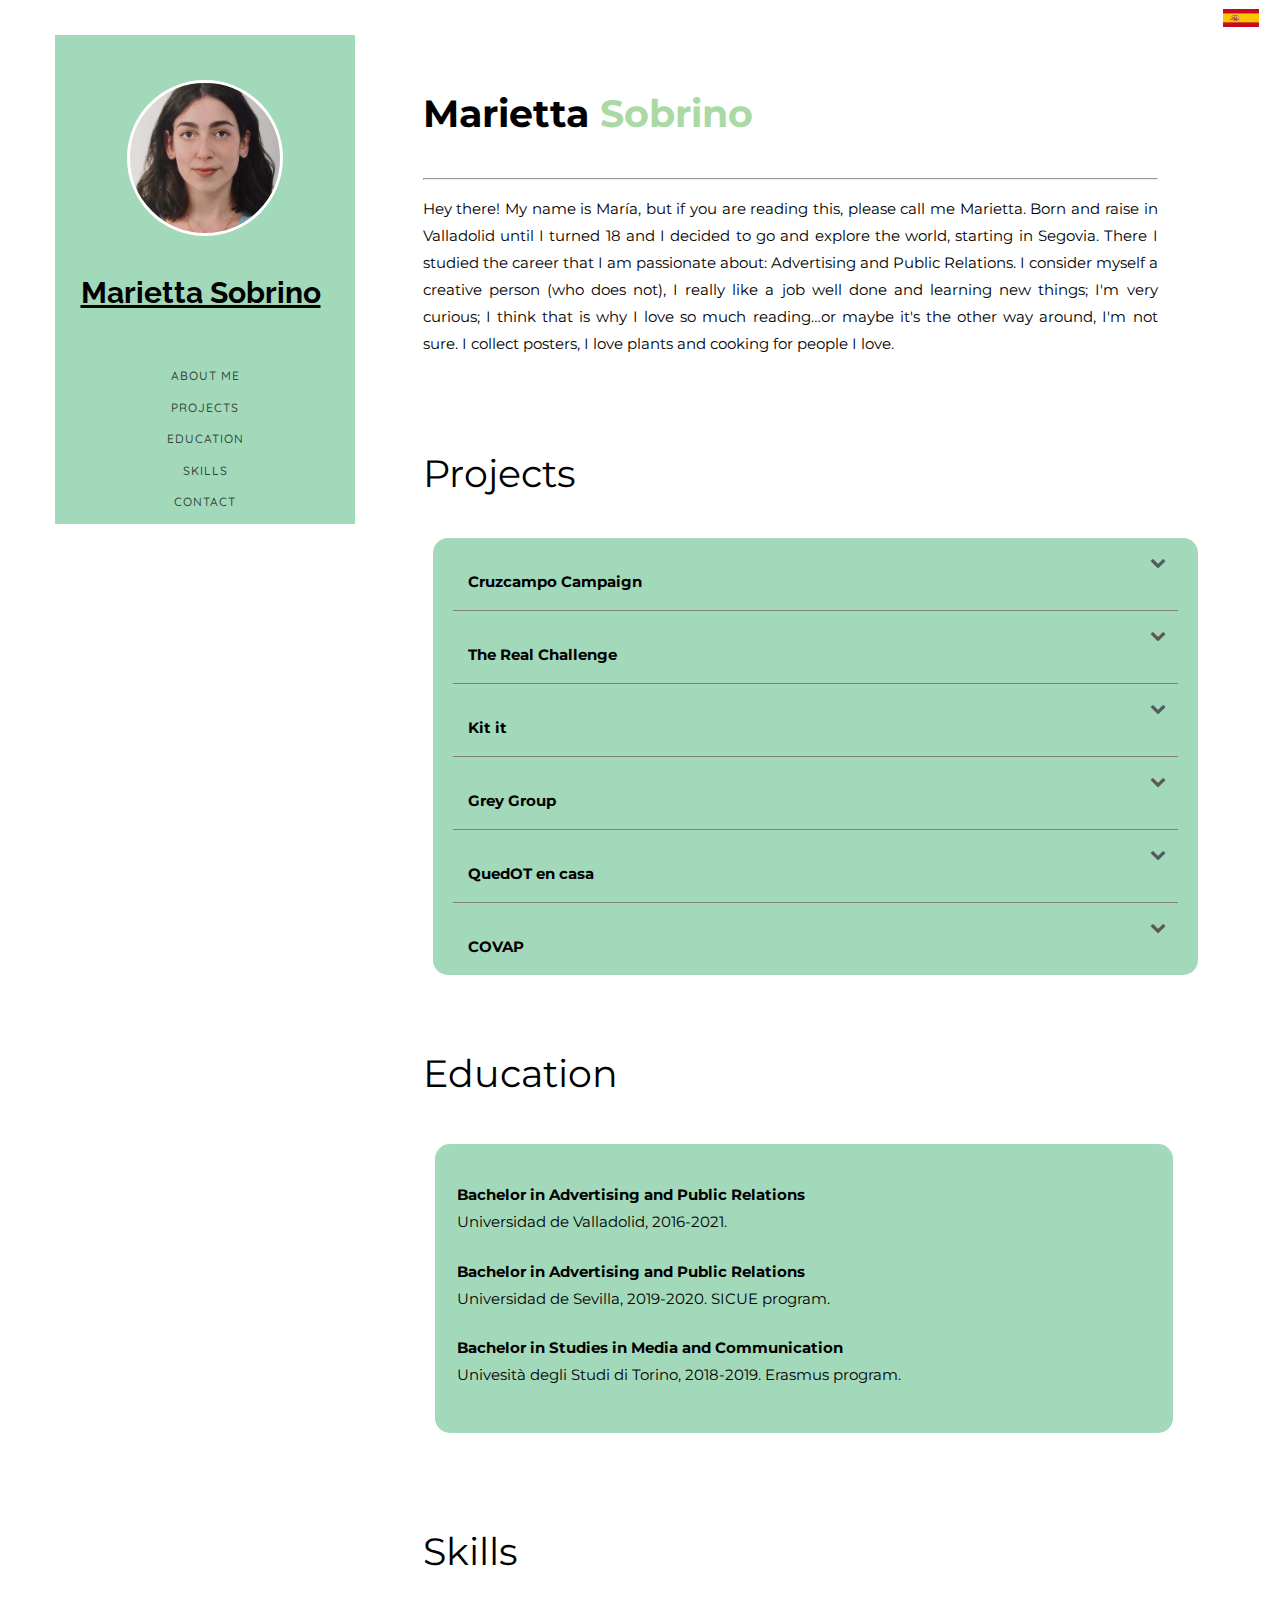
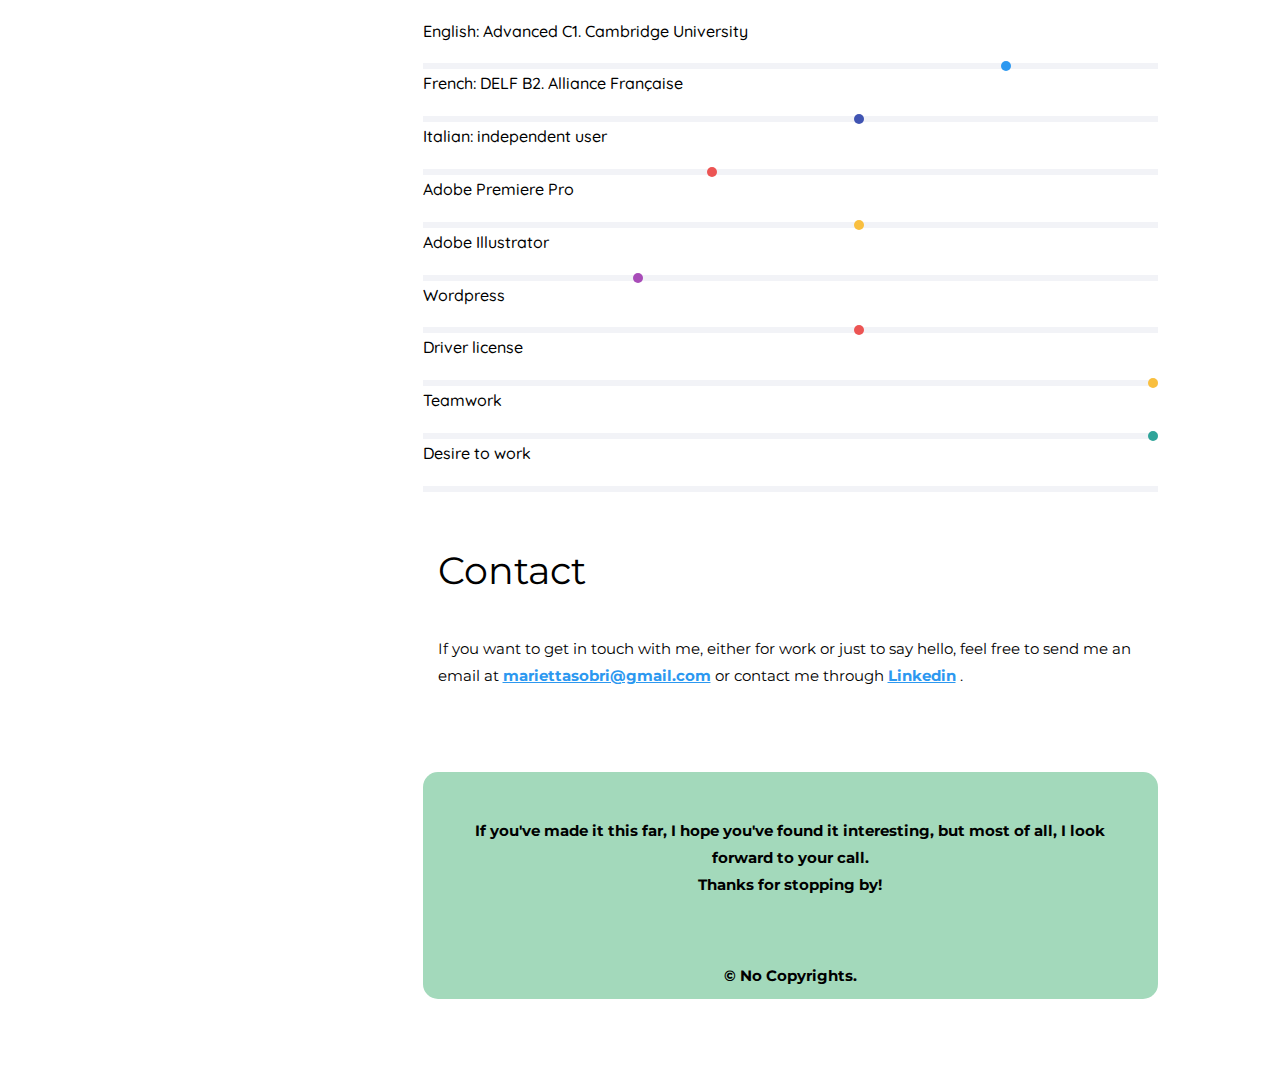
==== commit 2efcbcdd: "Linkedin" ====
--- a/index-en.html
+++ b/index-en.html
@@ -160,7 +160,7 @@
                         <div>
                           <div style="margin-top: 3%; margin-left: 1%">
                             <h4 class="mb-3" style="font-style: italic">
-                                Andalusia’s water
+                              Andalusia’s water
                             </h4>
                             <h4 class="mb-3" style="font-style: italic">
                               El agua de Andalucía
@@ -807,6 +807,13 @@
                           >mariettasobri@gmail.com</a
                         ></strong
                       >
+                      or contact me through  
+                      <strong
+                        ><a href="https://www.linkedin.com/in/marietta-sobrino-silva/"
+                          >Linkedin</a
+                        ></strong
+                      >
+                      .
                     </p>
                   </div>
                 </div>
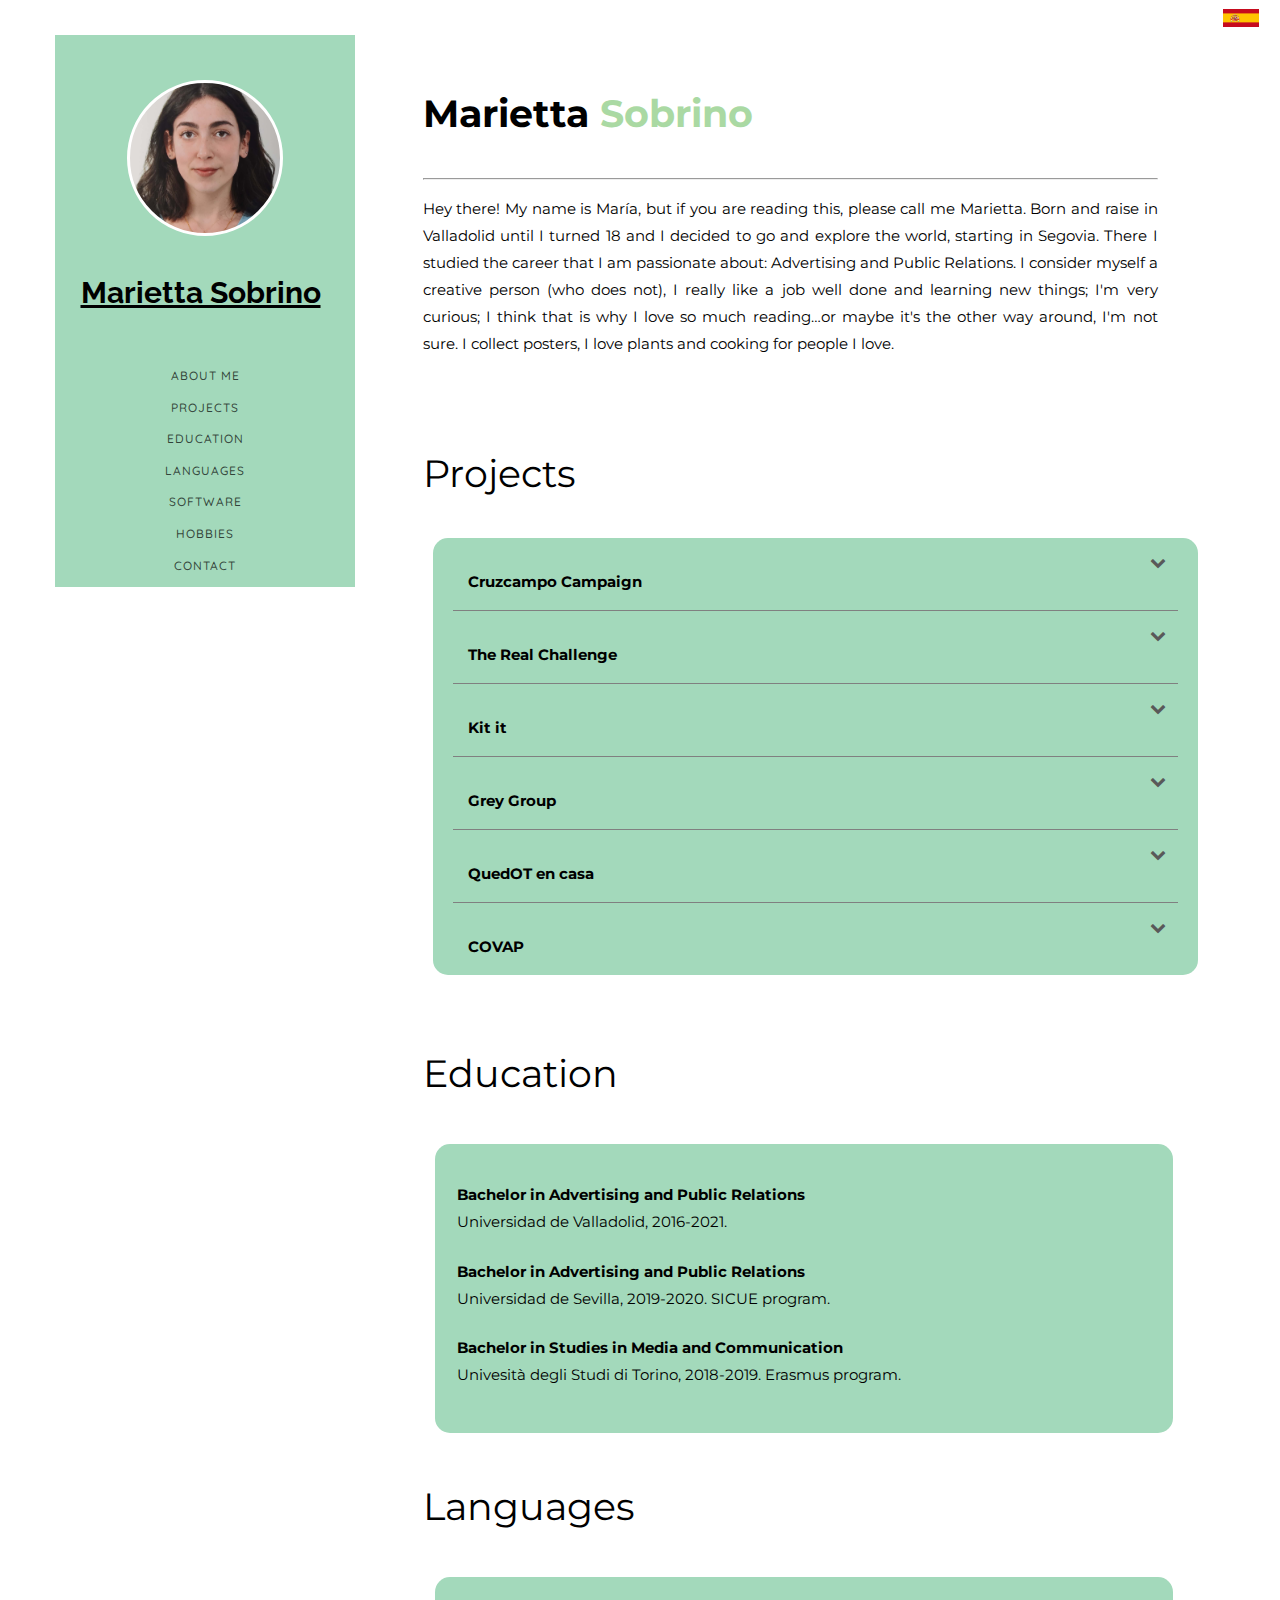
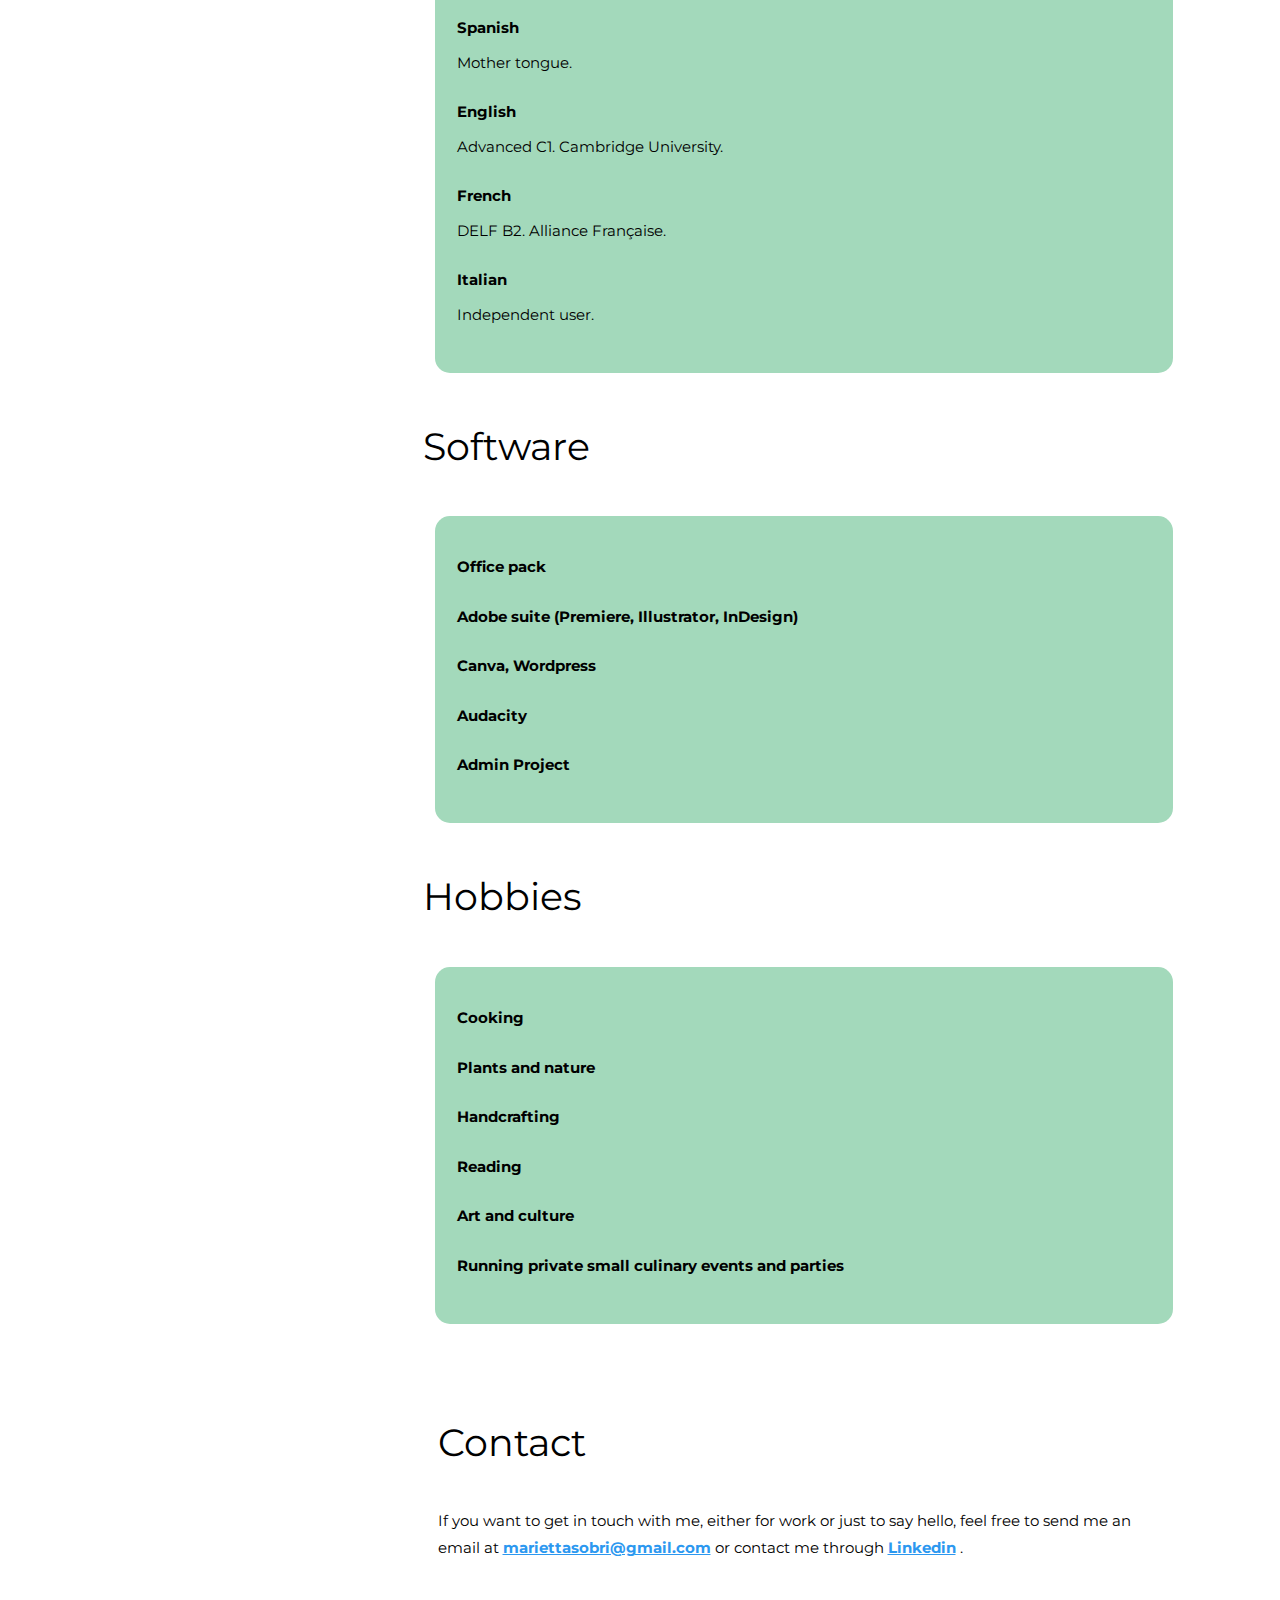
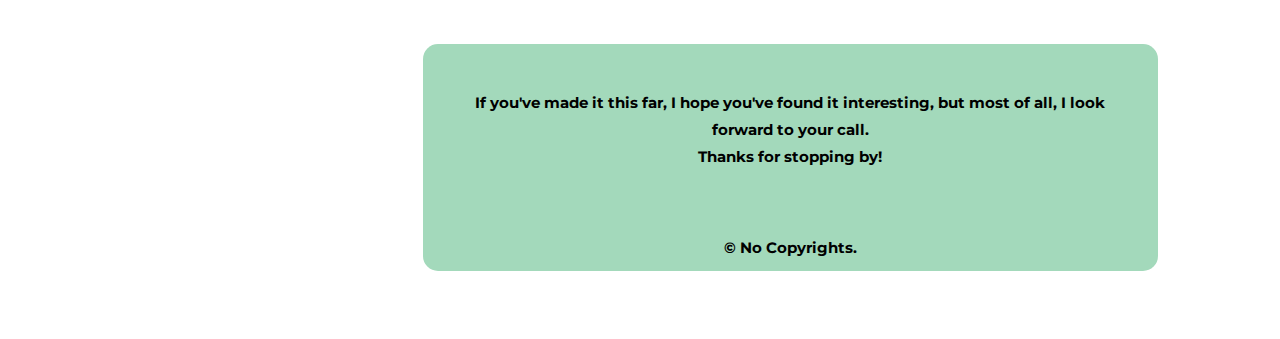
==== commit 52e0d405: "Creo que ya" ====
--- a/index-en.html
+++ b/index-en.html
@@ -1,874 +1,1681 @@
 <!DOCTYPE html>
 <html>
-  <head>
-    <meta charset="utf-8" />
-    <meta http-equiv="X-UA-Compatible" content="IE=edge" />
-    <title>Marietta's portfolio</title>
-    <meta name="viewport" content="width=device-width, initial-scale=1" />
-    <meta name="description" content="Portfolio webpage of Vinay Somawat" />
-    <meta
-      name="keywords"
-      content="portfolio,website,personal website,github,projects,computer science and engineering"
-    />
-    <meta name="author" content="Marietta Sobrino" />
-    <!--Social Media icons-->
-    <link
-      rel="stylesheet"
-      href="https://cdnjs.cloudflare.com/ajax/libs/font-awesome/4.7.0/css/font-awesome.min.css"
-    />
-    <!-- Place favicon.ico and apple-touch-icon.png in the root directory -->
-    <link rel="icon" type="image/png" href="/images/logo.png" />
-    <link
-      href="https://fonts.googleapis.com/css?family=Quicksand:300,400,500,700"
-      rel="stylesheet"
-    />
-    <link
-      href="https://fonts.googleapis.com/css?family=Playfair+Display:400,400i,700"
-      rel="stylesheet"
-    />
-    <link
-      href="https://fonts.googleapis.com/css?family=Montserrat|Open+Sans|Raleway&display=swap"
-      rel="stylesheet"
-    />
-    <!-- Animate.css -->
-    <link rel="stylesheet" href="css/animate.css" />
-    <!-- Bootstrap  -->
-    <link rel="stylesheet" href="css/bootstrap.css" />
-    <!-- Theme style  -->
-    <link rel="stylesheet" href="css/style.css" />
-    <!-- Modernizr JS -->
-    <script src="js/modernizr-2.6.2.min.js"></script>
-    <!-----Google adsense code---->
-    <script
-      data-ad-client="ca-pub-2147632065762164"
-      async
-      src="https://pagead2.googlesyndication.com/pagead/js/adsbygoogle.js"
-    ></script>
-  </head>
+    <head>
+        <meta charset="utf-8" />
+        <meta http-equiv="X-UA-Compatible" content="IE=edge" />
+        <title>Marietta's portfolio</title>
+        <meta name="viewport" content="width=device-width, initial-scale=1" />
+        <meta name="description" content="Portfolio webpage of Vinay Somawat" />
+        <meta
+            name="keywords"
+            content="portfolio,website,personal website,github,projects,computer science and engineering"
+        />
+        <meta name="author" content="Marietta Sobrino" />
+        <!--Social Media icons-->
+        <link
+            rel="stylesheet"
+            href="https://cdnjs.cloudflare.com/ajax/libs/font-awesome/4.7.0/css/font-awesome.min.css"
+        />
+        <!-- Place favicon.ico and apple-touch-icon.png in the root directory -->
+        <link rel="icon" type="image/png" href="/images/logo.png" />
+        <link
+            href="https://fonts.googleapis.com/css?family=Quicksand:300,400,500,700"
+            rel="stylesheet"
+        />
+        <link
+            href="https://fonts.googleapis.com/css?family=Playfair+Display:400,400i,700"
+            rel="stylesheet"
+        />
+        <link
+            href="https://fonts.googleapis.com/css?family=Montserrat|Open+Sans|Raleway&display=swap"
+            rel="stylesheet"
+        />
+        <!-- Animate.css -->
+        <link rel="stylesheet" href="css/animate.css" />
+        <!-- Bootstrap  -->
+        <link rel="stylesheet" href="css/bootstrap.css" />
+        <!-- Theme style  -->
+        <link rel="stylesheet" href="css/style.css" />
+        <!-- Modernizr JS -->
+        <script src="js/modernizr-2.6.2.min.js"></script>
+        <!-----Google adsense code---->
+        <script
+            data-ad-client="ca-pub-2147632065762164"
+            async
+            src="https://pagead2.googlesyndication.com/pagead/js/adsbygoogle.js"
+        ></script>
+    </head>
 
-  <body>
-    <div style="float: right;padding-right: 1%;">
-      <a href="index.html"><img height="18" width="36" src="images/spain-flag.png"></a>
-    </div>
-    <div id="colorlib-page">
-      <div class="container-wrap">
-        <a
-          href="#"
-          class="js-colorlib-nav-toggle colorlib-nav-toggle"
-          data-toggle="collapse"
-          data-target="#navbar"
-          aria-expanded="false"
-          aria-controls="navbar"
-          ><i></i
-        ></a>
-        <!----Side bar--->
-        <aside
-          id="colorlib-aside"
-          role="complementary"
-          class="border js-fullheight"
-        >
-          <div class="text-center">
-            <div
-              class="author-img"
-              style="background-image: url(images/IMG_-wl1xai.jpg)"
-            ></div>
-            <h1 id="colorlib-logo">
-              <a href="https://mariettasobri.github.io">Marietta Sobrino</a>
-            </h1>
-          </div>
-          <nav
-            id="colorlib-main-menu"
-            role="navigation"
-            class="navbar"
-            style="padding-top: 2em"
-          >
-            <div id="navbar" class="collapse">
-              <ul>
-                <li><a href="#" data-nav-section="about">About me</a></li>
-                <li><a href="#" data-nav-section="projects">Projects</a></li>
-                <li><a href="#" data-nav-section="education">Education</a></li>
-                <li><a href="#" data-nav-section="skills">Skills</a></li>
-                <li><a href="#" data-nav-section="contact">Contact</a></li>
-              </ul>
+    <body>
+        <div style="float: right; padding-right: 1%">
+            <a href="index.html"
+                ><img height="18" width="36" src="images/spain-flag.png"
+            /></a>
+        </div>
+        <div id="colorlib-page">
+            <div class="container-wrap">
+                <a
+                    href="#"
+                    class="js-colorlib-nav-toggle colorlib-nav-toggle"
+                    data-toggle="collapse"
+                    data-target="#navbar"
+                    aria-expanded="false"
+                    aria-controls="navbar"
+                    ><i></i
+                ></a>
+                <!----Side bar--->
+                <aside
+                    id="colorlib-aside"
+                    role="complementary"
+                    class="border js-fullheight"
+                >
+                    <div class="text-center">
+                        <div
+                            class="author-img"
+                            style="
+                                background-image: url(images/IMG_-wl1xai.jpg);
+                            "
+                        ></div>
+                        <h1 id="colorlib-logo">
+                            <a href="https://mariettasobri.github.io"
+                                >Marietta Sobrino</a
+                            >
+                        </h1>
+                    </div>
+                    <nav
+                        id="colorlib-main-menu"
+                        role="navigation"
+                        class="navbar"
+                        style="padding-top: 2em"
+                    >
+                        <div id="navbar" class="collapse">
+                            <ul>
+                                <li>
+                                    <a href="#" data-nav-section="about"
+                                        >About me</a
+                                    >
+                                </li>
+                                <li>
+                                    <a href="#" data-nav-section="projects"
+                                        >Projects</a
+                                    >
+                                </li>
+                                <li>
+                                    <a href="#" data-nav-section="education"
+                                        >Education</a
+                                    >
+                                </li>
+                                <li>
+                                    <a href="#" data-nav-section="languages"
+                                        >Languages</a
+                                    >
+                                </li>
+                                <li>
+                                    <a href="#" data-nav-section="software"
+                                        >Software</a
+                                    >
+                                </li>
+                                <li>
+                                    <a href="#" data-nav-section="hobbies"
+                                        >Hobbies</a
+                                    >
+                                </li>
+                                <li>
+                                    <a href="#" data-nav-section="contact"
+                                        >Contact</a
+                                    >
+                                </li>
+                            </ul>
+                        </div>
+                    </nav>
+                </aside>
+                <!----- main page--------->
+                <div id="colorlib-main">
+                    <!---------------About me---------------------->
+                    <section class="colorlib-about" data-section="about">
+                        <div class="colorlib-narrow-content">
+                            <div class="row">
+                                <div class="col-md-12">
+                                    <div
+                                        class="row row-bottom-padded-sm animate-box"
+                                        data-animate-effect="fadeInLeft"
+                                    >
+                                        <div class="col-md-12">
+                                            <div class="about-desc">
+                                                <h1>
+                                                    <strong
+                                                        >Marietta
+                                                        <span
+                                                            style="
+                                                                color: #aad9a3;
+                                                            "
+                                                            >Sobrino</span
+                                                        ></strong
+                                                    >
+                                                </h1>
+                                                <hr />
+                                                <p style="text-align: justify">
+                                                    Hey there! My name is María,
+                                                    but if you are reading this,
+                                                    please call me Marietta.
+                                                    Born and raise in Valladolid
+                                                    until I turned 18 and I
+                                                    decided to go and explore
+                                                    the world, starting in
+                                                    Segovia. There I studied the
+                                                    career that I am passionate
+                                                    about: Advertising and
+                                                    Public Relations. I consider
+                                                    myself a creative person
+                                                    (who does not), I really
+                                                    like a job well done and
+                                                    learning new things; I'm
+                                                    very curious; I think that
+                                                    is why I love so much
+                                                    reading…or maybe it's the
+                                                    other way around, I'm not
+                                                    sure. I collect posters, I
+                                                    love plants and cooking for
+                                                    people I love.
+                                                </p>
+                                            </div>
+                                        </div>
+                                    </div>
+                                </div>
+                            </div>
+                        </div>
+                    </section>
+                    <!--------------Projects---------------->
+                    <section class="colorlib-skills" data-section="projects">
+                        <div class="colorlib-narrow-content">
+                            <div class="row">
+                                <div
+                                    class="col-md-6 col-md-offset-3 col-md-pull-3 animate-box"
+                                    data-animate-effect="fadeInLeft"
+                                >
+                                    <div class="about-desc">
+                                        <h1>Projects</h1>
+                                    </div>
+                                </div>
+                            </div>
+                            <div class="row" style="margin-left: 10px">
+                                <ul
+                                    id="accordion"
+                                    class="accordion animate-box"
+                                    data-animate-effect="fadeInRight"
+                                >
+                                    <li>
+                                        <div class="link">
+                                            <p style="margin-bottom: 0px">
+                                                Cruzcampo Campaign
+                                            </p>
+                                            <i class="fa fa-chevron-down"></i>
+                                        </div>
+                                        <ul
+                                            class="submenu mb-0"
+                                            style="
+                                                padding-left: 10px;
+                                                padding-right: 20px;
+                                            "
+                                        >
+                                            <li>
+                                                <div>
+                                                    <div
+                                                        style="
+                                                            margin-top: 3%;
+                                                            margin-left: 1%;
+                                                        "
+                                                    >
+                                                        <h4
+                                                            class="mb-3"
+                                                            style="
+                                                                font-style: italic;
+                                                            "
+                                                        >
+                                                            Andalusia’s water
+                                                        </h4>
+                                                        <h4
+                                                            class="mb-3"
+                                                            style="
+                                                                font-style: italic;
+                                                            "
+                                                        >
+                                                            El agua de Andalucía
+                                                        </h4>
+                                                    </div>
+                                                    <div
+                                                        class="resume-item d-flex flex-column flex-md-row justify-content-between mb-3"
+                                                    >
+                                                        <div id="divMain">
+                                                            <div
+                                                                id="left-div"
+                                                                class="resume-content"
+                                                            >
+                                                                <img
+                                                                    style="
+                                                                        float: left;
+                                                                        border-radius: 15px;
+                                                                    "
+                                                                    width="200px;"
+                                                                    class="img-fluid"
+                                                                    src="images/cruzcampou.jpg"
+                                                                />
+                                                            </div>
+                                                            <div
+                                                                id="right-div"
+                                                                class="resume-content"
+                                                            >
+                                                                <div
+                                                                    class="subheading mb-0"
+                                                                >
+                                                                    <p
+                                                                        style="
+                                                                            text-align: justify;
+                                                                        "
+                                                                    >
+                                                                        In the
+                                                                        subject
+                                                                        of
+                                                                        Discursive
+                                                                        Strategies
+                                                                        at the
+                                                                        University
+                                                                        of
+                                                                        Seville,
+                                                                        the
+                                                                        final
+                                                                        work
+                                                                        consists
+                                                                        of the
+                                                                        creation
+                                                                        of a
+                                                                        complete
+                                                                        campaign
+                                                                        for an
+                                                                        existing
+                                                                        brand,
+                                                                        and the
+                                                                        subsequent
+                                                                        linguistic
+                                                                        analysis
+                                                                        of the
+                                                                        same.
+                                                                        However,
+                                                                        all the
+                                                                        creative
+                                                                        effort
+                                                                        is
+                                                                        focused
+                                                                        on
+                                                                        giving a
+                                                                        twist to
+                                                                        this
+                                                                        relationship
+                                                                        that is
+                                                                        automatically
+                                                                        formed
+                                                                        in our
+                                                                        minds:
+                                                                        Cruzcampo-Andalusia,
+                                                                        Andalusia-party.
+                                                                    </p>
+                                                                    <p
+                                                                        style="
+                                                                            text-align: justify;
+                                                                        "
+                                                                    >
+                                                                        Based on
+                                                                        the 2009
+                                                                        campaign
+                                                                        "Made in
+                                                                        Andalusia"
+                                                                        by
+                                                                        Bassat
+                                                                        Ogilvy,
+                                                                        this
+                                                                        reinterpretation
+                                                                        of
+                                                                        Andalusia
+                                                                        seeks to
+                                                                        move
+                                                                        away
+                                                                        from the
+                                                                        stereotypical
+                                                                        party to
+                                                                        find the
+                                                                        other
+                                                                        side of
+                                                                        the
+                                                                        south.
+                                                                        This
+                                                                        Andalusia
+                                                                        is much
+                                                                        more
+                                                                        than
+                                                                        abanicos
+                                                                        and
+                                                                        tapas,
+                                                                        it is
+                                                                        its most
+                                                                        natural
+                                                                        and pure
+                                                                        part, it
+                                                                        is its
+                                                                        water;
+                                                                        the same
+                                                                        water
+                                                                        that
+                                                                        gives
+                                                                        that
+                                                                        characteristic
+                                                                        flavor
+                                                                        to this
+                                                                        brand's
+                                                                        beer.
+                                                                        This is
+                                                                        where
+                                                                        Cruzcampo's
+                                                                        commitment
+                                                                        to its
+                                                                        geography
+                                                                        and
+                                                                        environment
+                                                                        comes
+                                                                        into
+                                                                        play, to
+                                                                        vindicate
+                                                                        the
+                                                                        purity
+                                                                        of its
+                                                                        flavor,
+                                                                        the
+                                                                        “water
+                                                                        of
+                                                                        Andalusia”,
+                                                                        another
+                                                                        source
+                                                                        of pride
+                                                                        for this
+                                                                        land.
+                                                                    </p>
+                                                                    <p>
+                                                                        The
+                                                                        objectives
+                                                                        of the
+                                                                        campaign
+                                                                        were:
+                                                                    </p>
+                                                                    <ul
+                                                                        class="lista"
+                                                                        style="
+                                                                            list-style-type: disc;
+                                                                            padding-left: 37%;
+                                                                        "
+                                                                    >
+                                                                        <li
+                                                                            style="
+                                                                                border-bottom: none;
+                                                                                color: black;
+                                                                                text-align: justify;
+                                                                            "
+                                                                        >
+                                                                            To
+                                                                            change
+                                                                            the
+                                                                            public's
+                                                                            vision
+                                                                            of
+                                                                            Andalusia:
+                                                                            introducing
+                                                                            in
+                                                                            addition
+                                                                            to
+                                                                            festivities
+                                                                            and
+                                                                            culture,
+                                                                            concepts
+                                                                            that
+                                                                            revolve
+                                                                            around
+                                                                            water
+                                                                            and
+                                                                            environment.
+                                                                        </li>
+                                                                        <li
+                                                                            style="
+                                                                                border-bottom: none;
+                                                                                text-align: justify;
+                                                                                color: black;
+                                                                            "
+                                                                        >
+                                                                            -
+                                                                            Raise
+                                                                            awareness
+                                                                            of
+                                                                            the
+                                                                            importance
+                                                                            of
+                                                                            keeping
+                                                                            the
+                                                                            water
+                                                                            clean.
+                                                                        </li>
+                                                                    </ul>
+                                                                    <br />
+                                                                    <p
+                                                                        style="
+                                                                            margin-left: 1%;
+                                                                            text-align: justify;
+                                                                        "
+                                                                    >
+                                                                        Water is
+                                                                        life, we
+                                                                        are 70%
+                                                                        water.
+                                                                        Cruzcampo
+                                                                        beer is
+                                                                        a way of
+                                                                        enjoying
+                                                                        life, it
+                                                                        is now
+                                                                        the
+                                                                        “water
+                                                                        of
+                                                                        Andalusia”.
+                                                                    </p>
+                                                                    <p
+                                                                        style="
+                                                                            margin-left: 1%;
+                                                                        "
+                                                                    >
+                                                                        Click
+                                                                        <a
+                                                                            target="_blank"
+                                                                            href="https://drive.google.com/file/d/1rYs9XSC2u2oOMCrQebTFEZU9n5R8P62f/view?usp=sharing"
+                                                                            style="
+                                                                                display: inline;
+                                                                                color: blue;
+                                                                                padding: 0;
+                                                                            "
+                                                                            >here</a
+                                                                        >
+                                                                        to
+                                                                        listen
+                                                                        the
+                                                                        radio
+                                                                        slot.
+                                                                    </p>
+                                                                </div>
+                                                                <div
+                                                                    class="mb-0"
+                                                                ></div>
+                                                            </div>
+                                                        </div>
+                                                    </div>
+                                                </div>
+                                            </li>
+                                            <br />
+                                            <br />
+                                        </ul>
+                                    </li>
+                                    <li>
+                                        <div class="link">
+                                            <p style="margin-bottom: 0px">
+                                                The Real Challenge
+                                            </p>
+                                            <i class="fa fa-chevron-down"></i>
+                                        </div>
+                                        <ul
+                                            class="submenu mb-0"
+                                            style="
+                                                padding-left: 10px;
+                                                padding-right: 20px;
+                                            "
+                                        >
+                                            <li>
+                                                <div>
+                                                    <div
+                                                        style="
+                                                            margin-top: 3%;
+                                                            margin-left: 1%;
+                                                        "
+                                                    >
+                                                        <h4
+                                                            class="mb-3"
+                                                            style="
+                                                                font-style: italic;
+                                                                margin-left: -1%;
+                                                            "
+                                                        >
+                                                            The biggest
+                                                            challenge is to stay
+                                                            at home
+                                                        </h4>
+                                                    </div>
+                                                    <div
+                                                        class="resume-item d-flex flex-column flex-md-row justify-content-between mb-3"
+                                                    >
+                                                        <div id="divMain">
+                                                            <div
+                                                                id="left-div"
+                                                                class="resume-content"
+                                                            ></div>
+                                                            <div
+                                                                id="right-div"
+                                                                class="resume-content"
+                                                            >
+                                                                <div
+                                                                    class="subheading mb-0"
+                                                                >
+                                                                    <p
+                                                                        style="
+                                                                            text-align: justify;
+                                                                        "
+                                                                    >
+                                                                        At the
+                                                                        beginning
+                                                                        of the
+                                                                        pandemic,
+                                                                        back in
+                                                                        March
+                                                                        2019,
+                                                                        when the
+                                                                        professors
+                                                                        did not
+                                                                        yet know
+                                                                        that the
+                                                                        initial
+                                                                        two
+                                                                        weeks of
+                                                                        confinement
+                                                                        would
+                                                                        last for
+                                                                        months,
+                                                                        in one
+                                                                        of the
+                                                                        courses
+                                                                        at the
+                                                                        University
+                                                                        of
+                                                                        Seville
+                                                                        we were
+                                                                        asked to
+                                                                        create a
+                                                                        video.
+                                                                        There
+                                                                        were not
+                                                                        many
+                                                                        instructions,
+                                                                        only
+                                                                        that it
+                                                                        had to
+                                                                        stick to
+                                                                        the
+                                                                        COVID-19
+                                                                        theme:
+                                                                        it could
+                                                                        be a
+                                                                        video
+                                                                        blog, an
+                                                                        activity
+                                                                        for
+                                                                        children
+                                                                        -a long
+                                                                        etcetera-
+                                                                        or a
+                                                                        corporate
+                                                                        video of
+                                                                        any
+                                                                        company
+                                                                        or
+                                                                        institution.
+                                                                        I opted
+                                                                        for the
+                                                                        last
+                                                                        one.
+                                                                    </p>
+                                                                    <p
+                                                                        style="
+                                                                            text-align: justify;
+                                                                        "
+                                                                    >
+                                                                        &quot;The
+                                                                        Real
+                                                                        Challenge&quot;
+                                                                        is a
+                                                                        video
+                                                                        campaign
+                                                                        for the
+                                                                        Instagram
+                                                                        application.
+                                                                        When
+                                                                        boredom
+                                                                        just
+                                                                        started
+                                                                        to
+                                                                        become
+                                                                        latent,
+                                                                        thousands
+                                                                        of
+                                                                        people
+                                                                        found
+                                                                        entertainment
+                                                                        on
+                                                                        social
+                                                                        networks,
+                                                                        participating
+                                                                        in viral
+                                                                        challenges
+                                                                        that
+                                                                        kept
+                                                                        their
+                                                                        minds
+                                                                        distracted
+                                                                        for a
+                                                                        few
+                                                                        hours.
+                                                                        The
+                                                                        video I
+                                                                        present
+                                                                        here was
+                                                                        made in
+                                                                        my
+                                                                        backyard
+                                                                        with the
+                                                                        collaboration
+                                                                        and
+                                                                        effort
+                                                                        of my
+                                                                        two
+                                                                        flatmates
+                                                                        -thanks
+                                                                        Carmen
+                                                                        and
+                                                                        Juan.
+                                                                        The
+                                                                        official
+                                                                        version
+                                                                        that
+                                                                        Instagram
+                                                                        would
+                                                                        present
+                                                                        as an ad
+                                                                        in
+                                                                        stories
+                                                                        or posts
+                                                                        would be
+                                                                        made up
+                                                                        of
+                                                                        fragments
+                                                                        of
+                                                                        challenges
+                                                                        from
+                                                                        different
+                                                                        users of
+                                                                        the
+                                                                        social
+                                                                        network.
+                                                                        The name
+                                                                        of the
+                                                                        campaign,
+                                                                        as the
+                                                                        claim at
+                                                                        the end
+                                                                        explains,
+                                                                        alludes
+                                                                        to all
+                                                                        the
+                                                                        viral
+                                                                        challenges
+                                                                        and puts
+                                                                        the
+                                                                        focus on
+                                                                        the
+                                                                        biggest
+                                                                        challenge
+                                                                        of all:
+                                                                        staying
+                                                                        at home.
+                                                                    </p>
+                                                                    <iframe
+                                                                        allowfullscreen="allowfullscreen"
+                                                                        src="https://drive.google.com/file/d/1-CXmXJWvv4DDwIPhOXCEUxoouxejyeIB/preview"
+                                                                        style="
+                                                                            width: 100%;
+                                                                        "
+                                                                        width="640"
+                                                                        height="480"
+                                                                        allow="autoplay"
+                                                                    ></iframe>
+                                                                </div>
+                                                                <div
+                                                                    class="mb-0"
+                                                                ></div>
+                                                            </div>
+                                                        </div>
+                                                    </div>
+                                                </div>
+                                            </li>
+                                            <br />
+                                            <br />
+                                        </ul>
+                                    </li>
+                                    <li>
+                                        <div class="link">
+                                            <p style="margin-bottom: 0px">
+                                                Kit it
+                                            </p>
+                                            <i class="fa fa-chevron-down"></i>
+                                        </div>
+                                        <ul
+                                            class="submenu mb-0"
+                                            style="
+                                                padding-left: 10px;
+                                                padding-right: 20px;
+                                            "
+                                        >
+                                            <li>
+                                                <div>
+                                                    <div
+                                                        class="resume-item d-flex flex-column flex-md-row justify-content-between mb-3"
+                                                    >
+                                                        <div id="divMain">
+                                                            <div
+                                                                id="left-div"
+                                                                class="resume-content"
+                                                            >
+                                                                <img
+                                                                    style="
+                                                                        float: left;
+                                                                        border-radius: 15px;
+                                                                    "
+                                                                    width="300px;"
+                                                                    class="img-fluid"
+                                                                    src="images/kitit.png"
+                                                                />
+                                                            </div>
+                                                            <div
+                                                                id="right-div"
+                                                                class="resume-content"
+                                                            >
+                                                                <div
+                                                                    class="subheading mb-0"
+                                                                    style="
+                                                                        margin-top: 3%;
+                                                                    "
+                                                                >
+                                                                    <p
+                                                                        style="
+                                                                            text-align: justify;
+                                                                            margin-left: 2%;
+                                                                        "
+                                                                    >
+                                                                        As a
+                                                                        second
+                                                                        year
+                                                                        student
+                                                                        in
+                                                                        Segovia,
+                                                                        in the
+                                                                        Corporate
+                                                                        Culture
+                                                                        and
+                                                                        Identity
+                                                                        course
+                                                                        we had
+                                                                        to
+                                                                        create a
+                                                                        corporate
+                                                                        identity
+                                                                        manual
+                                                                        for a
+                                                                        brand
+                                                                        that was
+                                                                        also
+                                                                        invented
+                                                                        by us;
+                                                                        which
+                                                                        meant
+                                                                        two
+                                                                        challenges.
+                                                                        After
+                                                                        much
+                                                                        pondering,
+                                                                        my dupla
+                                                                        and I
+                                                                        came up
+                                                                        with the
+                                                                        perfect
+                                                                        product:
+                                                                        emergency
+                                                                        kits for
+                                                                        small
+                                                                        emergencies.
+                                                                        And so
+                                                                        “Kit It”
+                                                                        was
+                                                                        born.
+                                                                        Celteiro,
+                                                                        my
+                                                                        partner,
+                                                                        was in
+                                                                        charge
+                                                                        of all
+                                                                        the
+                                                                        design
+                                                                        and I
+                                                                        wrote
+                                                                        the
+                                                                        manual.
+                                                                        I only
+                                                                        hope
+                                                                        that the
+                                                                        person
+                                                                        who is
+                                                                        going to
+                                                                        read it
+                                                                        knows
+                                                                        Spanish
+                                                                        to be
+                                                                        able to
+                                                                        appreciate
+                                                                        it.
+                                                                    </p>
+                                                                    <a
+                                                                        target="_blank"
+                                                                        href="https://drive.google.com/file/d/1dAmbToD-oy1Wd75o-8Rhf43n2l3pjdEK/view?usp=sharing"
+                                                                        style="
+                                                                            display: inline;
+                                                                            margin-left: 2%;
+                                                                            color: blue;
+                                                                            padding: 0;
+                                                                        "
+                                                                        >Here is
+                                                                        the
+                                                                        result.</a
+                                                                    >
+                                                                </div>
+                                                                <div
+                                                                    class="mb-0"
+                                                                ></div>
+                                                            </div>
+                                                        </div>
+                                                    </div>
+                                                </div>
+                                            </li>
+                                            <br />
+                                            <br />
+                                        </ul>
+                                    </li>
+                                    <li>
+                                        <div class="link">
+                                            <p style="margin-bottom: 0px">
+                                                Grey Group
+                                            </p>
+                                            <i class="fa fa-chevron-down"></i>
+                                        </div>
+                                        <ul
+                                            class="submenu mb-0"
+                                            style="
+                                                padding-right: 20px;
+                                                padding-left: 10px;
+                                                margin-top: 3%;
+                                            "
+                                        >
+                                            <li>
+                                                <div>
+                                                    <div
+                                                        class="resume-item d-flex flex-column flex-md-row justify-content-between mb-3"
+                                                    >
+                                                        <div id="divMain">
+                                                            <div
+                                                                id="left-div"
+                                                                class="resume-content"
+                                                            >
+                                                                <img
+                                                                    style="
+                                                                        float: left;
+                                                                        border-radius: 15px;
+                                                                    "
+                                                                    width="300px;"
+                                                                    class="img-fluid"
+                                                                    src="images/grey.jpg"
+                                                                />
+                                                            </div>
+                                                            <div
+                                                                id="right-div"
+                                                                class="resume-content"
+                                                            >
+                                                                <div
+                                                                    class="subheading mb-0"
+                                                                >
+                                                                    <p
+                                                                        style="
+                                                                            text-align: justify;
+                                                                            margin-left: 2%;
+                                                                        "
+                                                                    >
+                                                                        One of
+                                                                        the
+                                                                        biggest
+                                                                        works of
+                                                                        analysis
+                                                                        and data
+                                                                        collection
+                                                                        that I
+                                                                        did
+                                                                        during
+                                                                        my
+                                                                        degree,
+                                                                        apart
+                                                                        from the
+                                                                        TFG, was
+                                                                        on the
+                                                                        Grey
+                                                                        agency
+                                                                        for the
+                                                                        course
+                                                                        of
+                                                                        Structure
+                                                                        of the
+                                                                        Advertising
+                                                                        System,
+                                                                        also in
+                                                                        Segovia.
+                                                                        By
+                                                                        lottery,
+                                                                        we had
+                                                                        the
+                                                                        chance
+                                                                        to
+                                                                        investigate
+                                                                        this
+                                                                        company
+                                                                        in depth
+                                                                        during
+                                                                        the
+                                                                        whole
+                                                                        semester.
+                                                                        I'm
+                                                                        again
+                                                                        sorry
+                                                                        for it
+                                                                        being in
+                                                                        Spanish.
+                                                                    </p>
+                                                                    <p
+                                                                        style="
+                                                                            margin-left: 2%;
+                                                                        "
+                                                                    >
+                                                                        Click
+                                                                        <a
+                                                                            target="_blank"
+                                                                            href="https://drive.google.com/file/d/1arVdlctqACoqIs2kNdRNnI5i7mEPcahP/view?usp=sharing"
+                                                                            style="
+                                                                                display: inline;
+                                                                                color: blue;
+                                                                                padding: 0;
+                                                                            "
+                                                                            >here</a
+                                                                        >
+                                                                        to
+                                                                        access
+                                                                        the
+                                                                        work.
+                                                                    </p>
+                                                                </div>
+                                                                <div
+                                                                    class="mb-0"
+                                                                ></div>
+                                                            </div>
+                                                        </div>
+                                                    </div>
+                                                </div>
+                                            </li>
+                                            <br />
+                                            <br />
+                                        </ul>
+                                    </li>
+                                    <li>
+                                        <div class="link">
+                                            <p style="margin-bottom: 0px">
+                                                QuedOT en casa
+                                            </p>
+                                            <i class="fa fa-chevron-down"></i>
+                                        </div>
+                                        <ul
+                                            class="submenu mb-0"
+                                            style="
+                                                padding-left: 10px;
+                                                padding-right: 20px;
+                                            "
+                                        >
+                                            <li>
+                                                <div>
+                                                    <div
+                                                        class="resume-item d-flex flex-column flex-md-row justify-content-between mb-3"
+                                                    >
+                                                        <div id="divMain">
+                                                            <div
+                                                                id="left-div"
+                                                                class="resume-content"
+                                                            ></div>
+                                                            <div
+                                                                id="right-div"
+                                                                class="resume-content"
+                                                            >
+                                                                <div
+                                                                    class="subheading mb-0"
+                                                                >
+                                                                    <p
+                                                                        style="
+                                                                            margin-top: 3%;
+                                                                            text-align: justify;
+                                                                        "
+                                                                    >
+                                                                        During
+                                                                        the
+                                                                        quarantine
+                                                                        the
+                                                                        “Operación
+                                                                        Triunfo”
+                                                                        initiative
+                                                                        #quedotencasa
+                                                                        arose
+                                                                        after
+                                                                        the
+                                                                        cancellation
+                                                                        of the
+                                                                        program.
+                                                                        In my
+                                                                        student
+                                                                        apartment
+                                                                        in
+                                                                        Seville
+                                                                        we were
+                                                                        fans of
+                                                                        the
+                                                                        program,
+                                                                        especially
+                                                                        Menchu,
+                                                                        who
+                                                                        sings
+                                                                        like
+                                                                        angels.
+                                                                        So we
+                                                                        decided
+                                                                        to
+                                                                        record a
+                                                                        video,
+                                                                        this
+                                                                        time for
+                                                                        leisure,
+                                                                        to
+                                                                        upload
+                                                                        it to
+                                                                        social
+                                                                        networks
+                                                                        and get
+                                                                        her on
+                                                                        TV. Too
+                                                                        bad we
+                                                                        uploaded
+                                                                        it the
+                                                                        day that
+                                                                        participations
+                                                                        were
+                                                                        closed,
+                                                                        otherwise
+                                                                        I'm sure
+                                                                        we would
+                                                                        have won
+                                                                        with
+                                                                        this
+                                                                        video
+                                                                        clip.
+                                                                        Even so,
+                                                                        in a few
+                                                                        hours we
+                                                                        managed
+                                                                        to get
+                                                                        hundreds
+                                                                        of views
+                                                                        on
+                                                                        Youtube
+                                                                        and
+                                                                        retweets
+                                                                        on
+                                                                        Carmen's
+                                                                        account.
+                                                                    </p>
+                                                                    <iframe
+                                                                        allowfullscreen="allowfullscreen"
+                                                                        src="https://drive.google.com/file/d/18uZeUDIAX84x7Jfx7mQ4tDOZaznOyZWB/preview"
+                                                                        style="
+                                                                            width: 100%;
+                                                                        "
+                                                                        width="640"
+                                                                        height="480"
+                                                                        allow="autoplay"
+                                                                    ></iframe>
+                                                                </div>
+                                                                <div
+                                                                    class="mb-0"
+                                                                ></div>
+                                                            </div>
+                                                        </div>
+                                                    </div>
+                                                </div>
+                                            </li>
+                                            <br />
+                                            <br />
+                                        </ul>
+                                    </li>
+                                    <li>
+                                        <div class="link">
+                                            <p style="margin-bottom: 0px">
+                                                COVAP
+                                            </p>
+                                            <i class="fa fa-chevron-down"></i>
+                                        </div>
+                                        <ul
+                                            class="submenu mb-0"
+                                            style="
+                                                padding-left: 10px;
+                                                padding-right: 20px;
+                                            "
+                                        >
+                                            <li>
+                                                <div>
+                                                    <div
+                                                        class="resume-item d-flex flex-column flex-md-row justify-content-between mb-3"
+                                                    >
+                                                        <div id="divMain">
+                                                            <div
+                                                                id="left-div"
+                                                                class="resume-content"
+                                                            >
+                                                                <img
+                                                                    style="
+                                                                        float: left;
+                                                                        border-radius: 15px;
+                                                                    "
+                                                                    width="300px;"
+                                                                    class="img-fluid"
+                                                                    src="images/covap.png"
+                                                                />
+                                                            </div>
+                                                            <div
+                                                                id="right-div"
+                                                                class="resume-content"
+                                                            >
+                                                                <div
+                                                                    class="subheading mb-0"
+                                                                >
+                                                                    <p
+                                                                        style="
+                                                                            text-align: justify;
+                                                                        "
+                                                                    >
+                                                                        For
+                                                                        another
+                                                                        Corporate
+                                                                        Culture
+                                                                        and
+                                                                        Identity
+                                                                        course
+                                                                        at the
+                                                                        University
+                                                                        of
+                                                                        Seville,
+                                                                        we had
+                                                                        to
+                                                                        create
+                                                                        an
+                                                                        intranet
+                                                                        for a
+                                                                        company.
+                                                                        Well,
+                                                                        more
+                                                                        than
+                                                                        create,
+                                                                        let's
+                                                                        say
+                                                                        propose.
+                                                                        We chose
+                                                                        COVAP, a
+                                                                        very
+                                                                        famous
+                                                                        agricultural
+                                                                        cooperative
+                                                                        in
+                                                                        Andalusia
+                                                                        and I
+                                                                        developed
+                                                                        this
+                                                                        intranet,
+                                                                        a bit
+                                                                        basic
+                                                                        but
+                                                                        quite
+                                                                        complete.
+                                                                    </p>
+                                                                    <p
+                                                                        style="
+                                                                            margin-left: 1%;
+                                                                        "
+                                                                    >
+                                                                        Click
+                                                                        <a
+                                                                            target="_blank"
+                                                                            href="https://covap41074889.wordpress.com/"
+                                                                            style="
+                                                                                display: inline;
+                                                                                color: blue;
+                                                                                padding: 0;
+                                                                            "
+                                                                            >aquí</a
+                                                                        >
+                                                                        to
+                                                                        access
+                                                                        the
+                                                                        intranet.
+                                                                    </p>
+                                                                </div>
+                                                                <div
+                                                                    class="mb-0"
+                                                                ></div>
+                                                            </div>
+                                                        </div>
+                                                    </div>
+                                                </div>
+                                            </li>
+                                            <br />
+                                            <br />
+                                        </ul>
+                                    </li>
+                                </ul>
+                            </div>
+                        </div>
+                    </section>
+                    <!---------------Education----------->
+                    <section
+                        class="colorlib-education"
+                        data-section="education"
+                    >
+                        <div class="colorlib-narrow-content">
+                            <div class="row">
+                                <div
+                                    class="col-md-6 col-md-offset-3 col-md-pull-3 animate-box"
+                                    data-animate-effect="fadeInLeft"
+                                >
+                                    <div class="about-desc">
+                                        <h1>Education</h1>
+                                    </div>
+                                </div>
+                            </div>
+                            <div class="row">
+                                <div class="col-md-12" style="padding-right: 0">
+                                    <div
+                                        class="timeline-centered"
+                                        style="
+                                            margin-left: -58px;
+                                            margin-right: -15px;
+                                        "
+                                    >
+                                        <article
+                                            class="timeline-entry animate-box"
+                                            data-animate-effect="fadeInLeft"
+                                        >
+                                            <div class="timeline-entry-inner">
+                                                <div class="timeline-label">
+                                                    <p>
+                                                        <strong
+                                                            >Bachelor in
+                                                            Advertising and
+                                                            Public
+                                                            Relations</strong
+                                                        ><br />Universidad de
+                                                        Valladolid, 2016-2021.
+                                                    </p>
+                                                    <p>
+                                                        <strong
+                                                            >Bachelor in
+                                                            Advertising and
+                                                            Public
+                                                            Relations</strong
+                                                        ><br />Universidad de
+                                                        Sevilla, 2019-2020.
+                                                        SICUE program.
+                                                    </p>
+                                                    <p>
+                                                        <strong
+                                                            >Bachelor in Studies
+                                                            in Media and
+                                                            Communication</strong
+                                                        ><br />Univesità degli
+                                                        Studi di Torino,
+                                                        2018-2019. Erasmus
+                                                        program.
+                                                    </p>
+                                                    <p></p>
+                                                </div>
+                                            </div>
+                                        </article>
+                                    </div>
+                                </div>
+                            </div>
+                        </div>
+                    </section>
+                    <!---------------Languages---------->
+                    <section
+                        class="colorlib-languages"
+                        data-section="languages"
+                    >
+                        <div class="colorlib-narrow-content">
+                            <div class="row">
+                                <div
+                                    class="col-md-6 col-md-offset-3 col-md-pull-3 animate-box"
+                                    data-animate-effect="fadeInLeft"
+                                >
+                                    <div class="about-desc">
+                                        <h1>Languages</h1>
+                                    </div>
+                                </div>
+                            </div>
+                            <div class="row">
+                                <div class="col-md-12" style="padding-right: 0">
+                                    <div
+                                        class="timeline-centered"
+                                        style="
+                                            margin-left: -58px;
+                                            margin-right: -15px;
+                                        "
+                                    >
+                                        <article
+                                            class="timeline-entry animate-box"
+                                            data-animate-effect="fadeInLeft"
+                                        >
+                                            <div class="timeline-entry-inner">
+                                                <div class="timeline-label">
+                                                    <p>
+                                                        <strong>Spanish</strong>
+                                                    </p>
+                                                    <p
+                                                        style="
+                                                            margin-top: -15px;
+                                                        "
+                                                    >
+                                                        Mother tongue.
+                                                    </p>
+                                                    <p>
+                                                        <strong>English</strong>
+                                                    </p>
+                                                    <p
+                                                        style="
+                                                            margin-top: -15px;
+                                                        "
+                                                    >
+                                                        Advanced C1. Cambridge
+                                                        University.
+                                                    </p>
+                                                    <p>
+                                                        <strong>French</strong>
+                                                    </p>
+                                                    <p
+                                                        style="
+                                                            margin-top: -15px;
+                                                        "
+                                                    >
+                                                        DELF B2. Alliance
+                                                        Française.
+                                                    </p>
+                                                    <p>
+                                                        <strong
+                                                            >Italian</strong
+                                                        >
+                                                    </p>
+                                                    <p
+                                                        style="
+                                                            margin-top: -15px;
+                                                        "
+                                                    >
+                                                        Independent user.
+                                                    </p>
+                                                </div>
+                                            </div>
+                                        </article>
+                                    </div>
+                                </div>
+                            </div>
+                        </div>
+                    </section>
+                    <!---------------Software---------->
+                    <section class="colorlib-software" data-section="software">
+                        <div class="colorlib-narrow-content">
+                            <div class="row">
+                                <div
+                                    class="col-md-6 col-md-offset-3 col-md-pull-3 animate-box"
+                                    data-animate-effect="fadeInLeft"
+                                >
+                                    <div class="about-desc">
+                                        <h1>Software</h1>
+                                    </div>
+                                </div>
+                            </div>
+                            <div class="row">
+                                <div class="col-md-12" style="padding-right: 0">
+                                    <div
+                                        class="timeline-centered"
+                                        style="
+                                            margin-left: -58px;
+                                            margin-right: -15px;
+                                        "
+                                    >
+                                        <article
+                                            class="timeline-entry animate-box"
+                                            data-animate-effect="fadeInLeft"
+                                        >
+                                            <div class="timeline-entry-inner">
+                                                <div class="timeline-label">
+                                                    <p>
+                                                        <strong
+                                                            >Office pack</strong
+                                                        >
+                                                    </p>
+                                                    <p>
+                                                        <strong
+                                                            >Adobe suite
+                                                            (Premiere,
+                                                            Illustrator,
+                                                            InDesign)</strong
+                                                        >
+                                                    </p>
+                                                    <p>
+                                                        <strong
+                                                            >Canva,
+                                                            Wordpress</strong
+                                                        >
+                                                    </p>
+                                                    <p>
+                                                        <strong
+                                                            >Audacity</strong
+                                                        >
+                                                    </p>
+                                                    <p>
+                                                        <strong
+                                                            >Admin
+                                                            Project</strong
+                                                        >
+                                                    </p>
+                                                </div>
+                                            </div>
+                                        </article>
+                                    </div>
+                                </div>
+                            </div>
+                        </div>
+                    </section>
+                    <!---------------Hobbies---------->
+                    <section class="colorlib-hobbies" data-section="hobbies">
+                        <div class="colorlib-narrow-content">
+                            <div class="row">
+                                <div
+                                    class="col-md-6 col-md-offset-3 col-md-pull-3 animate-box"
+                                    data-animate-effect="fadeInLeft"
+                                >
+                                    <div class="about-desc">
+                                        <h1>Hobbies</h1>
+                                    </div>
+                                </div>
+                            </div>
+                            <div class="row">
+                                <div class="col-md-12" style="padding-right: 0">
+                                    <div
+                                        class="timeline-centered"
+                                        style="
+                                            margin-left: -58px;
+                                            margin-right: -15px;
+                                        "
+                                    >
+                                        <article
+                                            class="timeline-entry animate-box"
+                                            data-animate-effect="fadeInLeft"
+                                        >
+                                            <div class="timeline-entry-inner">
+                                                <div class="timeline-label">
+                                                    <p>
+                                                        <strong>Cooking</strong>
+                                                    </p>
+                                                    <p>
+                                                        <strong
+                                                            >Plants and nature</strong
+                                                        >
+                                                    </p>
+                                                    <p>
+                                                        <strong
+                                                            >Handcrafting</strong
+                                                        >
+                                                    </p>
+                                                    <p>
+                                                        <strong>Reading</strong>
+                                                    </p>
+                                                    <p>
+                                                        <strong
+                                                            >Art and culture</strong
+                                                        >
+                                                    </p>
+                                                    <p>
+                                                        <strong
+                                                            >Running private small culinary events and parties</strong
+                                                        >
+                                                    </p>
+                                                </div>
+                                            </div>
+                                        </article>
+                                    </div>
+                                </div>
+                            </div>
+                        </div>
+                    </section>
+                    <!---------------Contact---------->
+                    <section class="colorlib-contact" data-section="contact">
+                        <div class="colorlib-narrow-content">
+                            <div class="row" style="padding: 0 1em">
+                                <div class="col-md-12">
+                                    <div
+                                        class="row row-bottom-padded-sm animate-box"
+                                        data-animate-effect="fadeInLeft"
+                                    >
+                                        <div class="about-desc">
+                                            <h1>Contact</h1>
+                                        </div>
+                                        <p>
+                                            If you want to get in touch with me,
+                                            either for work or just to say
+                                            hello, feel free to send me an email
+                                            at
+                                            <strong
+                                                ><a
+                                                    href="mailto: mariettasobri@gmail.com"
+                                                    >mariettasobri@gmail.com</a
+                                                ></strong
+                                            >
+                                            or contact me through
+                                            <strong
+                                                ><a
+                                                    href="https://www.linkedin.com/in/marietta-sobrino-silva/"
+                                                    >Linkedin</a
+                                                ></strong
+                                            >
+                                            .
+                                        </p>
+                                    </div>
+                                </div>
+                            </div>
+                        </div>
+                    </section>
+                    <!---------------Footer------------->
+                    <section
+                        class="colorlib-footer"
+                        data-section="footer"
+                        style="padding-bottom: 3em"
+                    >
+                        <div class="colorlib-narrow-content">
+                            <div class="row">
+                                <div class="col-md-12">
+                                    <div
+                                        class="row row-bottom-padded-sm animate-box"
+                                        data-animate-effect="fadeInLeft"
+                                    >
+                                        <div class="hire">
+                                            <p style="text-align: center">
+                                                <strong
+                                                    >If you've made it this far,
+                                                    I hope you've found it
+                                                    interesting, but most of
+                                                    all, I look forward to your
+                                                    call.<br />Thanks for
+                                                    stopping by!</strong
+                                                >
+                                            </p>
+                                            <br />
+                                            <p
+                                                style="
+                                                    text-align: center;
+                                                    margin-bottom: -20px;
+                                                "
+                                            >
+                                                <strong
+                                                    >&copy; No
+                                                    Copyrights.</strong
+                                                >
+                                            </p>
+                                        </div>
+                                    </div>
+                                </div>
+                            </div>
+                        </div>
+                    </section>
+                </div>
             </div>
-          </nav>
-        </aside>
-        <!----- main page--------->
-        <div id="colorlib-main">
-          <!---------------About me---------------------->
-          <section class="colorlib-about" data-section="about">
-            <div class="colorlib-narrow-content">
-              <div class="row">
-                <div class="col-md-12">
-                  <div
-                    class="row row-bottom-padded-sm animate-box"
-                    data-animate-effect="fadeInLeft"
-                  >
-                    <div class="col-md-12">
-                      <div class="about-desc">
-                        <h1>
-                          <strong
-                            >Marietta
-                            <span style="color: #AAD9A3">Sobrino</span></strong
-                          >
-                        </h1>
-                        <hr />
-                        <p style="text-align: justify">
-                            Hey there! My name is María, but if you are reading this, please call me Marietta. 
-                            Born and raise in Valladolid until I turned 18 and I decided to go and explore the world, starting in Segovia. 
-                            There I studied the career that I am passionate about: Advertising and Public Relations. 
-                            I consider myself a creative person (who does not), I really like a job well done and learning new things; I'm very curious; 
-                            I think that is why I love so much reading…or maybe it's the other way around, I'm not sure. I collect posters, 
-                            I love plants and cooking for people I love.
-                        </p>
-                      </div>
-                    </div>
-                  </div>
-                </div>
-              </div>
-            </div>
-          </section>
-          <!--------------Projects---------------->
-          <section class="colorlib-skills" data-section="projects">
-            <div class="colorlib-narrow-content">
-              <div class="row">
-                <div
-                  class="col-md-6 col-md-offset-3 col-md-pull-3 animate-box"
-                  data-animate-effect="fadeInLeft"
-                >
-                  <div class="about-desc">
-                    <h1>Projects</h1>
-                  </div>
-                </div>
-              </div>
-              <div class="row" style="margin-left: 10px">
-                <ul
-                  id="accordion"
-                  class="accordion animate-box"
-                  data-animate-effect="fadeInRight"
-                >
-                  <li>
-                    <div class="link">
-                      <p style="margin-bottom: 0px">Cruzcampo Campaign</p>
-                      <i class="fa fa-chevron-down"></i>
-                    </div>
-                    <ul
-                      class="submenu mb-0"
-                      style="padding-left: 10px;padding-right: 20px;"
-                    >
-                      <li>
-                        <div>
-                          <div style="margin-top: 3%; margin-left: 1%">
-                            <h4 class="mb-3" style="font-style: italic">
-                              Andalusia’s water
-                            </h4>
-                            <h4 class="mb-3" style="font-style: italic">
-                              El agua de Andalucía
-                          </h4>
-                          </div>
-                          <div
-                            class="
-                              resume-item
-                              d-flex
-                              flex-column flex-md-row
-                              justify-content-between
-                              mb-3
-                            "
-                          >
-                            <div id="divMain">
-                              <div id="left-div" class="resume-content">
-                                <img
-                                  style="float: left;border-radius: 15px;"
-                                  width="200px;"
-                                  class="img-fluid"
-                                  src="images/cruzcampou.jpg"
-                                />
-                              </div>
-                              <div id="right-div" class="resume-content">
-                                <div class="subheading mb-0">
-                                  <p style="text-align: justify">
-                                    In the subject of Discursive Strategies at the University of Seville, the final work consists 
-                                    of the creation of a complete campaign for an existing brand, and the subsequent linguistic analysis 
-                                    of the same. However, all the creative effort is focused on giving a twist to this relationship that is 
-                                    automatically formed in our minds: Cruzcampo-Andalusia, Andalusia-party.
-                                  </p>
-                                  <p style="text-align: justify">
-                                    Based on the 2009 campaign "Made in Andalusia" by Bassat Ogilvy, this reinterpretation of Andalusia seeks to 
-                                    move away from the stereotypical party to find the other side of the south. This Andalusia is much more than abanicos 
-                                    and tapas, it is its most natural and pure part, it is its water; the same water that gives that characteristic flavor 
-                                    to this brand's beer. This is where Cruzcampo's commitment to its geography and environment comes into play, to vindicate 
-                                    the purity of its flavor, the “water of Andalusia”, another source of pride for this land.
-                                  </p>
-                                  <p>
-                                    The objectives of the campaign were:
-                                  </p>
-                                  <ul class="lista"
-                                    style="
-                                      list-style-type: disc;
-                                      padding-left: 37%;
-                                    "
-                                  >
-                                    <li
-                                      style="
-                                        border-bottom: none;
-                                        color: black;
-                                        text-align: justify;
-                                      "
-                                    >
-                                        To change the public's vision of Andalusia: introducing in addition to festivities and culture, concepts 
-                                        that revolve around water and environment.
-                                    </li>
-                                    <li
-                                      style="
-                                        border-bottom: none;
-                                        text-align: justify;
-                                        color: black;
-                                      "
-                                    >
-                                    -	Raise awareness of the importance of keeping the water clean.
-                                    </li>
-                                  </ul>
-                                  <br />
-                                  <p style="margin-left: 1%;text-align: justify;">
-                                    Water is life, we are 70% water. Cruzcampo beer is a way of enjoying life, it is now the “water of Andalusia”.
-                                  </p>
-                                  <p style="margin-left: 1%">
-                                    Click
-                                    <a
-                                      target="_blank"
-                                      href="https://drive.google.com/file/d/1rYs9XSC2u2oOMCrQebTFEZU9n5R8P62f/view?usp=sharing"
-                                      style="
-                                        display: inline;
-                                        color: blue;
-                                        padding: 0;
-                                      "
-                                      >here</a
-                                    >
-                                    to listen the radio slot.
-                                  </p>
-                                </div>
-                                <div class="mb-0"></div>
-                              </div>
-                            </div>
-                          </div>
-                        </div>
-                      </li>
-                      <br />
-                      <br />
-                    </ul>
-                  </li>
-                  <li>
-                    <div class="link">
-                      <p style="margin-bottom: 0px">The Real Challenge</p>
-                      <i class="fa fa-chevron-down"></i>
-                    </div>
-                    <ul
-                      class="submenu mb-0"
-                      style="padding-left: 10px;padding-right: 20px;"
-                    >
-                      <li>
-                        <div>
-                          <div style="margin-top: 3%; margin-left: 1%">
-                            <h4 class="mb-3" style="font-style: italic;margin-left: -1%;  ">
-                                The biggest challenge is to stay at home
-                            </h4>
-                          </div>
-                          <div
-                            class="
-                              resume-item
-                              d-flex
-                              flex-column flex-md-row
-                              justify-content-between
-                              mb-3
-                            "
-                          >
-                            <div id="divMain">
-                              <div id="left-div" class="resume-content">
-                              </div>
-                              <div id="right-div" class="resume-content">
-                                <div class="subheading mb-0">
-                                  <p style="text-align: justify">
-                                    At the beginning of the pandemic, back in March 2019, when the professors did not yet know that the 
-                                    initial two weeks of confinement would last for months, in one of the courses at the University of Seville 
-                                    we were asked to create a video. There were not many instructions, only that it had to stick to the COVID-19 
-                                    theme: it could be a video blog, an activity for children -a long etcetera- or a corporate video of any company
-                                    or institution. I opted for the last one.
-                                  </p>
-                                  <p style="text-align: justify">
-                                    &quot;The Real Challenge&quot; is a video campaign for the Instagram application. When boredom just started
-                                    to become latent, thousands of people found entertainment on social networks, participating in viral challenges 
-                                    that kept their minds distracted for a few hours. The video I present here was made in my backyard with the collaboration 
-                                    and effort of my two flatmates -thanks Carmen and Juan. The official version that Instagram would present as an ad in stories 
-                                    or posts would be made up of fragments of challenges from different users of the social network. The name of the campaign, as the
-                                    claim at the end explains, alludes to all the viral challenges and puts the focus on the biggest challenge of all: staying at home.
-                                  </p>
-                                  <iframe allowfullscreen="allowfullscreen" src="https://drive.google.com/file/d/1-CXmXJWvv4DDwIPhOXCEUxoouxejyeIB/preview" style="
-                                  width: 100%;" width="640" height="480" allow="autoplay"></iframe>
-                                </div>
-                                <div class="mb-0"></div>
-                              </div>
-                            </div>
-                          </div>
-                        </div>
-                      </li>
-                      <br />
-                      <br />
-                    </ul>
-                  </li>
-                  <li>
-                    <div class="link">
-                      <p style="margin-bottom: 0px">Kit it</p>
-                      <i class="fa fa-chevron-down"></i>
-                    </div>
-                    <ul
-                      class="submenu mb-0"
-                      style="padding-left: 10px;padding-right: 20px;"
-                    >
-                      <li>
-                        <div>
-                          <div
-                            class="
-                              resume-item
-                              d-flex
-                              flex-column flex-md-row
-                              justify-content-between
-                              mb-3
-                            "
-                          >
-                            <div id="divMain">
-                              <div id="left-div" class="resume-content">
-                                <img
-                                  style="float: left;border-radius: 15px;"
-                                  width="300px;"
-                                  class="img-fluid"
-                                  src="images/kitit.png"
-                                />
-                              </div>
-                              <div id="right-div" class="resume-content">
-                                <div class="subheading mb-0" style="margin-top: 3%;">
-                                  <p style="text-align: justify;margin-left: 2%;">
-                                    As a second year student in Segovia, in the Corporate Culture and Identity course we had to create a corporate 
-                                    identity manual for a brand that was also invented by us; which meant two challenges. After much pondering, my 
-                                    dupla and I came up with the perfect product: emergency kits for small emergencies. And so “Kit It” was born. 
-                                    Celteiro, my partner, was in charge of all the design and I wrote the manual. I only hope that the person who 
-                                    is going to read it knows Spanish to be able to appreciate it.
-                                  </p>
-                                  <a
-                                      target="_blank"
-                                      href="https://drive.google.com/file/d/1dAmbToD-oy1Wd75o-8Rhf43n2l3pjdEK/view?usp=sharing"
-                                      style="
-                                        display: inline;
-                                        margin-left: 2%;
-                                        color: blue;
-                                        padding: 0;
-                                      "
-                                      >Here is the result.</a
-                                    >
-                                </div>
-                                <div class="mb-0"></div>
-                              </div>
-                            </div>
-                          </div>
-                        </div>
-                      </li>
-                      <br />
-                      <br />
-                    </ul>
-                  </li>
-                  <li>
-                    <div class="link">
-                      <p style="margin-bottom: 0px">
-                        Grey Group
-                      </p>
-                      <i class="fa fa-chevron-down"></i>
-                    </div>
-                    <ul
-                      class="submenu mb-0"
-                      style="padding-right: 20px;padding-left: 10px;margin-top: 3%;"
-                    >
-                      <li>
-                        <div>
-                          <div
-                            class="
-                              resume-item
-                              d-flex
-                              flex-column flex-md-row
-                              justify-content-between
-                              mb-3
-                            "
-                          >
-                            <div id="divMain">
-                              <div id="left-div" class="resume-content">
-                                <img
-                                  style="float: left;border-radius: 15px;"
-                                  width="300px;"
-                                  class="img-fluid"
-                                  src="images/grey.jpg"
-                                />
-                              </div>
-                              <div id="right-div" class="resume-content">
-                                <div class="subheading mb-0">
-                                  <p style="text-align: justify;margin-left: 2%;">
-                                    One of the biggest works of analysis and data collection that I did during my degree, apart from the TFG, was on the Grey agency for 
-                                    the course of Structure of the Advertising System, also in Segovia. By lottery, we had the chance to investigate this company in depth 
-                                    during the whole semester. I'm again sorry for it being in Spanish.
-                                  </p>
-                                  <p style="margin-left: 2%">
-                                    Click
-                                    <a
-                                      target="_blank"
-                                      href="https://drive.google.com/file/d/1arVdlctqACoqIs2kNdRNnI5i7mEPcahP/view?usp=sharing"
-                                      style="
-                                        display: inline;
-                                        color: blue;
-                                        padding: 0;
-                                      "
-                                      >here</a
-                                    >
-                                    to access the work.
-                                  </p>
-                                </div>
-                                <div class="mb-0"></div>
-                              </div>
-                            </div>
-                          </div>
-                        </div>
-                      </li>
-                      <br />
-                      <br />
-                    </ul>
-                  </li>
-                  <li>
-                    <div class="link">
-                      <p style="margin-bottom: 0px">QuedOT en casa</p>
-                      <i class="fa fa-chevron-down"></i>
-                    </div>
-                    <ul
-                      class="submenu mb-0"
-                      style="padding-left: 10px;padding-right: 20px;"
-                    >
-                      <li>
-                        <div>
-                          <div
-                            class="
-                              resume-item
-                              d-flex
-                              flex-column flex-md-row
-                              justify-content-between
-                              mb-3
-                            "
-                          >
-                            <div id="divMain">
-                              <div id="left-div" class="resume-content">
-                              </div>
-                              <div id="right-div" class="resume-content">
-                                <div class="subheading mb-0">
-                                  <p style="margin-top: 3%;text-align: justify;">
-                                    During the quarantine the “Operación Triunfo” initiative #quedotencasa arose after the cancellation of the program. In my student 
-                                    apartment in Seville we were fans of the program, especially Menchu, who sings like angels. So we decided to record a video, this 
-                                    time for leisure, to upload it to social networks and get her on TV. Too bad we uploaded it the day that participations were closed, 
-                                    otherwise I'm sure we would have won with this video clip. Even so, in a few hours we managed to get hundreds of views on Youtube and 
-                                    retweets on Carmen's account.
-                                  </p>
-                                  <iframe allowfullscreen="allowfullscreen" src="https://drive.google.com/file/d/18uZeUDIAX84x7Jfx7mQ4tDOZaznOyZWB/preview" style="
-                                  width: 100%;" width="640" height="480" allow="autoplay"></iframe>
-                                </div>
-                                <div class="mb-0"></div>
-                              </div>
-                            </div>
-                          </div>
-                        </div>
-                      </li>
-                      <br />
-                      <br />
-                    </ul>
-                  </li>
-                  <li>
-                    <div class="link">
-                      <p style="margin-bottom: 0px">COVAP</p>
-                      <i class="fa fa-chevron-down"></i>
-                    </div>
-                    <ul
-                      class="submenu mb-0"
-                      style="padding-left: 10px;padding-right: 20px;"
-                    >
-                      <li>
-                        <div>
-                          <div
-                            class="
-                              resume-item
-                              d-flex
-                              flex-column flex-md-row
-                              justify-content-between
-                              mb-3
-                            "
-                          >
-                            <div id="divMain">
-                              <div id="left-div" class="resume-content">
-                                <img
-                                  style="float: left;border-radius: 15px;"
-                                  width="300px;"
-                                  class="img-fluid"
-                                  src="images/covap.png"
-                                />
-                              </div>
-                              <div id="right-div" class="resume-content">
-                                <div class="subheading mb-0">
-                                  <p style="text-align: justify">
-                                    For another Corporate Culture and Identity course at the University of Seville, we had to create an intranet for a company. 
-                                    Well, more than create, let's say propose. We chose COVAP, a very famous agricultural cooperative in Andalusia and I developed this 
-                                    intranet, a bit basic but quite complete.
-                                  </p>
-                                  <p style="margin-left: 1%">
-                                    Click
-                                    <a
-                                      target="_blank"
-                                      href="https://covap41074889.wordpress.com/"
-                                      style="
-                                        display: inline;
-                                        color: blue;
-                                        padding: 0;
-                                      "
-                                      >aquí</a
-                                    >
-                                    to access the intranet.
-                                  </p>
-                                </div>
-                                <div class="mb-0"></div>
-                              </div>
-                            </div>
-                          </div>
-                        </div>
-                      </li>
-                      <br />
-                      <br />
-                    </ul>
-                  </li>
-                </ul>
-              </div>
-            </div>
-          </section>
-          <!---------------Education----------->
-          <section class="colorlib-education" data-section="education">
-            <div class="colorlib-narrow-content">
-              <div class="row">
-                <div
-                  class="col-md-6 col-md-offset-3 col-md-pull-3 animate-box"
-                  data-animate-effect="fadeInLeft"
-                >
-                  <div class="about-desc">
-                    <h1>Education</h1>
-                  </div>
-                </div>
-              </div>
-              <div class="row">
-                <div class="col-md-12" style="padding-right: 0;">
-                  <div class="timeline-centered" style="
-                  margin-left: -58px;
-                  margin-right: -15px;
-                  ">
-                    <article
-                      class="timeline-entry animate-box"
-                      data-animate-effect="fadeInLeft"
-                    >
-                      <div class="timeline-entry-inner">
-                        <div class="timeline-label">
-                            <p>
-                                <strong
-                                  >Bachelor in Advertising and Public Relations</strong
-                                ><br />Universidad de Valladolid, 2016-2021.
-                             </p>
-                           <p>
-                              <strong
-                                >Bachelor in Advertising and Public Relations</strong
-                              ><br />Universidad de Sevilla, 2019-2020. SICUE program.
-                           </p>
-                          <p>
-                            <strong
-                              >Bachelor in Studies in Media and Communication</strong
-                            ><br />Univesità degli Studi di Torino, 2018-2019. Erasmus program.
-                          </p>
-                          <p></p>
-                        </div>
-                      </div>
-                    </article>
-                  </div>
-                </div>
-              </div>
-            </div>
-          </section>
-          <!---------------Skills---------------->
-          <section class="colorlib-skills" data-section="skills">
-            <div class="colorlib-narrow-content">
-              <div class="row">
-                <div
-                  class="col-md-6 col-md-offset-3 col-md-pull-3 animate-box"
-                  data-animate-effect="fadeInLeft"
-                >
-                  <div class="about-desc">
-                    <h1>Skills</h1>
-                  </div>
-                </div>
-              </div>
-              <div class="row">
-                <div
-                  class="col-md-6 animate-box"
-                  data-animate-effect="fadeInLeft"
-                >
-                  <div class="progress-wrap">
-                    <h3 style="font-weight: 500">
-                        English: Advanced C1. Cambridge University
-                    </h3>
-                    <div class="progress">
-                      <div
-                        class="progress-bar color-1"
-                        role="progressbar"
-                        aria-valuenow="80"
-                        aria-valuemin="0"
-                        aria-valuemax="100"
-                        style="width: 80%"
-                      ></div>
-                    </div>
-                  </div>
-                </div>
-                <div
-                  class="col-md-6 animate-box"
-                  data-animate-effect="fadeInRight"
-                >
-                  <div class="progress-wrap">
-                    <h3 style="font-weight: 500">
-                        French:  DELF B2. Alliance Française
-                    </h3>
-                    <div class="progress">
-                      <div
-                        class="progress-bar color-6"
-                        role="progressbar"
-                        aria-valuenow="60"
-                        aria-valuemin="0"
-                        aria-valuemax="100"
-                        style="width: 60%"
-                      ></div>
-                    </div>
-                  </div>
-                </div>
-                <div
-                  class="col-md-6 animate-box"
-                  data-animate-effect="fadeInRight"
-                >
-                  <div class="progress-wrap">
-                    <h3 style="font-weight: 500">Italian: independent user </h3>
-                    <div class="progress">
-                      <div
-                        class="progress-bar color-2"
-                        role="progressbar"
-                        aria-valuenow="40"
-                        aria-valuemin="0"
-                        aria-valuemax="100"
-                        style="width: 40%"
-                      ></div>
-                    </div>
-                  </div>
-                </div>
-                <div
-                  class="col-md-6 animate-box"
-                  data-animate-effect="fadeInLeft"
-                >
-                  <div class="progress-wrap">
-                    <h3 style="font-weight: 500">Adobe Premiere Pro</h3>
-                    <div class="progress">
-                      <div
-                        class="progress-bar color-3"
-                        role="progressbar"
-                        aria-valuenow="60"
-                        aria-valuemin="0"
-                        aria-valuemax="100"
-                        style="width: 60%"
-                      ></div>
-                    </div>
-                  </div>
-                </div>
-                <div
-                  class="col-md-6 animate-box"
-                  data-animate-effect="fadeInRight"
-                >
-                  <div class="progress-wrap">
-                    <h3 style="font-weight: 500">
-                      Adobe Illustrator
-                    </h3>
-                    <div class="progress">
-                      <div
-                        class="progress-bar color-4"
-                        role="progressbar"
-                        aria-valuenow="30"
-                        aria-valuemin="0"
-                        aria-valuemax="100"
-                        style="width: 30%"
-                      ></div>
-                    </div>
-                  </div>
-                </div>
-                <div
-                  class="col-md-6 animate-box"
-                  data-animate-effect="fadeInLeft"
-                >
-                  <div class="progress-wrap">
-                    <h3 style="font-weight: 500">
-                      Wordpress
-                    </h3>
-                    <div class="progress">
-                      <div
-                        class="progress-bar color-7"
-                        role="progressbar"
-                        aria-valuenow="60"
-                        aria-valuemin="0"
-                        aria-valuemax="100"
-                        style="width: 60%"
-                      ></div>
-                    </div>
-                  </div>
-                </div>
-                <div
-                  class="col-md-6 animate-box"
-                  data-animate-effect="fadeInRight"
-                >
-                  <div class="progress-wrap">
-                    <h3 style="font-weight: 500">
-                      Driver license
-                    </h3>
-                    <div class="progress">
-                      <div
-                        class="progress-bar color-3"
-                        role="progressbar"
-                        aria-valuenow="100"
-                        aria-valuemin="0"
-                        aria-valuemax="100"
-                        style="width: 100%"
-                      ></div>
-                    </div>
-                  </div>
-                </div>
-                <div
-                  class="col-md-6 animate-box"
-                  data-animate-effect="fadeInLeft"
-                >
-                  <div class="progress-wrap">
-                    <h3 style="font-weight: 500">
-                      Teamwork
-                    </h3>
-                    <div class="progress">
-                      <div
-                        class="progress-bar color-5"
-                        role="progressbar"
-                        aria-valuenow="100"
-                        aria-valuemin="0"
-                        aria-valuemax="100"
-                        style="width: 100%"
-                      ></div>
-                    </div>
-                  </div>
-                </div>
-                <div
-                  class="col-md-6 animate-box"
-                  data-animate-effect="fadeInRight"
-                >
-                  <div class="progress-wrap">
-                    <h3 style="font-weight: 500">Desire to work</h3>
-                    <div class="progress">
-                      <div
-                        class="progress-bar color-6"
-                        role="progressbar"
-                        aria-valuenow="200"
-                        aria-valuemin="0"
-                        aria-valuemax="100"
-                        style="width: 209%"
-                      ></div>
-                    </div>
-                  </div>
-                </div>
-              </div>
-            </div>
-          </section>
-          <!---------------Contact---------->
-          <section class="colorlib-contact" data-section="contact">
-            <div class="colorlib-narrow-content">
-              <div class="row" style="padding: 0 1em;">
-                <div class="col-md-12">
-                  <div
-                    class="row row-bottom-padded-sm animate-box"
-                    data-animate-effect="fadeInLeft"
-                  >
-                    <div class="about-desc">
-                      <h1>Contact</h1>
-                    </div>
-                    <p>
-                        If you want to get in touch with me, either for work or just to say hello, feel free to send me an email at 
-                      <strong
-                        ><a href="mailto: mariettasobri@gmail.com"
-                          >mariettasobri@gmail.com</a
-                        ></strong
-                      >
-                      or contact me through  
-                      <strong
-                        ><a href="https://www.linkedin.com/in/marietta-sobrino-silva/"
-                          >Linkedin</a
-                        ></strong
-                      >
-                      .
-                    </p>
-                  </div>
-                </div>
-              </div>
-            </div>
-          </section>
-          <!---------------Footer------------->
-          <section
-            class="colorlib-footer"
-            data-section="footer"
-            style="padding-bottom: 3em"
-          >
-            <div class="colorlib-narrow-content">
-              <div class="row">
-                <div class="col-md-12">
-                  <div
-                    class="row row-bottom-padded-sm animate-box"
-                    data-animate-effect="fadeInLeft"
-                  >
-                    <div class="hire">
-                      <p style="text-align: center">
-                        <strong
-                          >If you've made it this far, I hope you've found it interesting, but most of all, I look forward to your call.<br />Thanks for stopping by!</strong
-                        >
-                      </p>
-                      <br />
-                      <p style="text-align: center; margin-bottom: -20px">
-                        <strong
-                          >&copy; No Copyrights.</strong
-                        >
-                      </p>
-                    </div>
-                  </div>
-                </div>
-              </div>
-            </div>
-          </section>
         </div>
-      </div>
-    </div>
-    <!-- jQuery -->
-    <script src="js/jquery.min.js"></script>
-    <!-- jQuery Easing -->
-    <script src="js/jquery.easing.1.3.js"></script>
-    <!-- Bootstrap -->
-    <script src="js/bootstrap.min.js"></script>
-    <!-- Waypoints -->
-    <script src="js/jquery.waypoints.min.js"></script>
-    <!-- Flexslider -->
-    <script src="js/jquery.flexslider-min.js"></script>
-    <!-- Counters -->
-    <script src="js/jquery.countTo.js"></script>
-    <!-- MAIN JS -->
-    <script src="js/main.js"></script>
-    <!--canvas js--->
-    <script src="js/canvas.js"></script>
-  </body>
+        <!-- jQuery -->
+        <script src="js/jquery.min.js"></script>
+        <!-- jQuery Easing -->
+        <script src="js/jquery.easing.1.3.js"></script>
+        <!-- Bootstrap -->
+        <script src="js/bootstrap.min.js"></script>
+        <!-- Waypoints -->
+        <script src="js/jquery.waypoints.min.js"></script>
+        <!-- Flexslider -->
+        <script src="js/jquery.flexslider-min.js"></script>
+        <!-- Counters -->
+        <script src="js/jquery.countTo.js"></script>
+        <!-- MAIN JS -->
+        <script src="js/main.js"></script>
+        <!--canvas js--->
+        <script src="js/canvas.js"></script>
+    </body>
 </html>
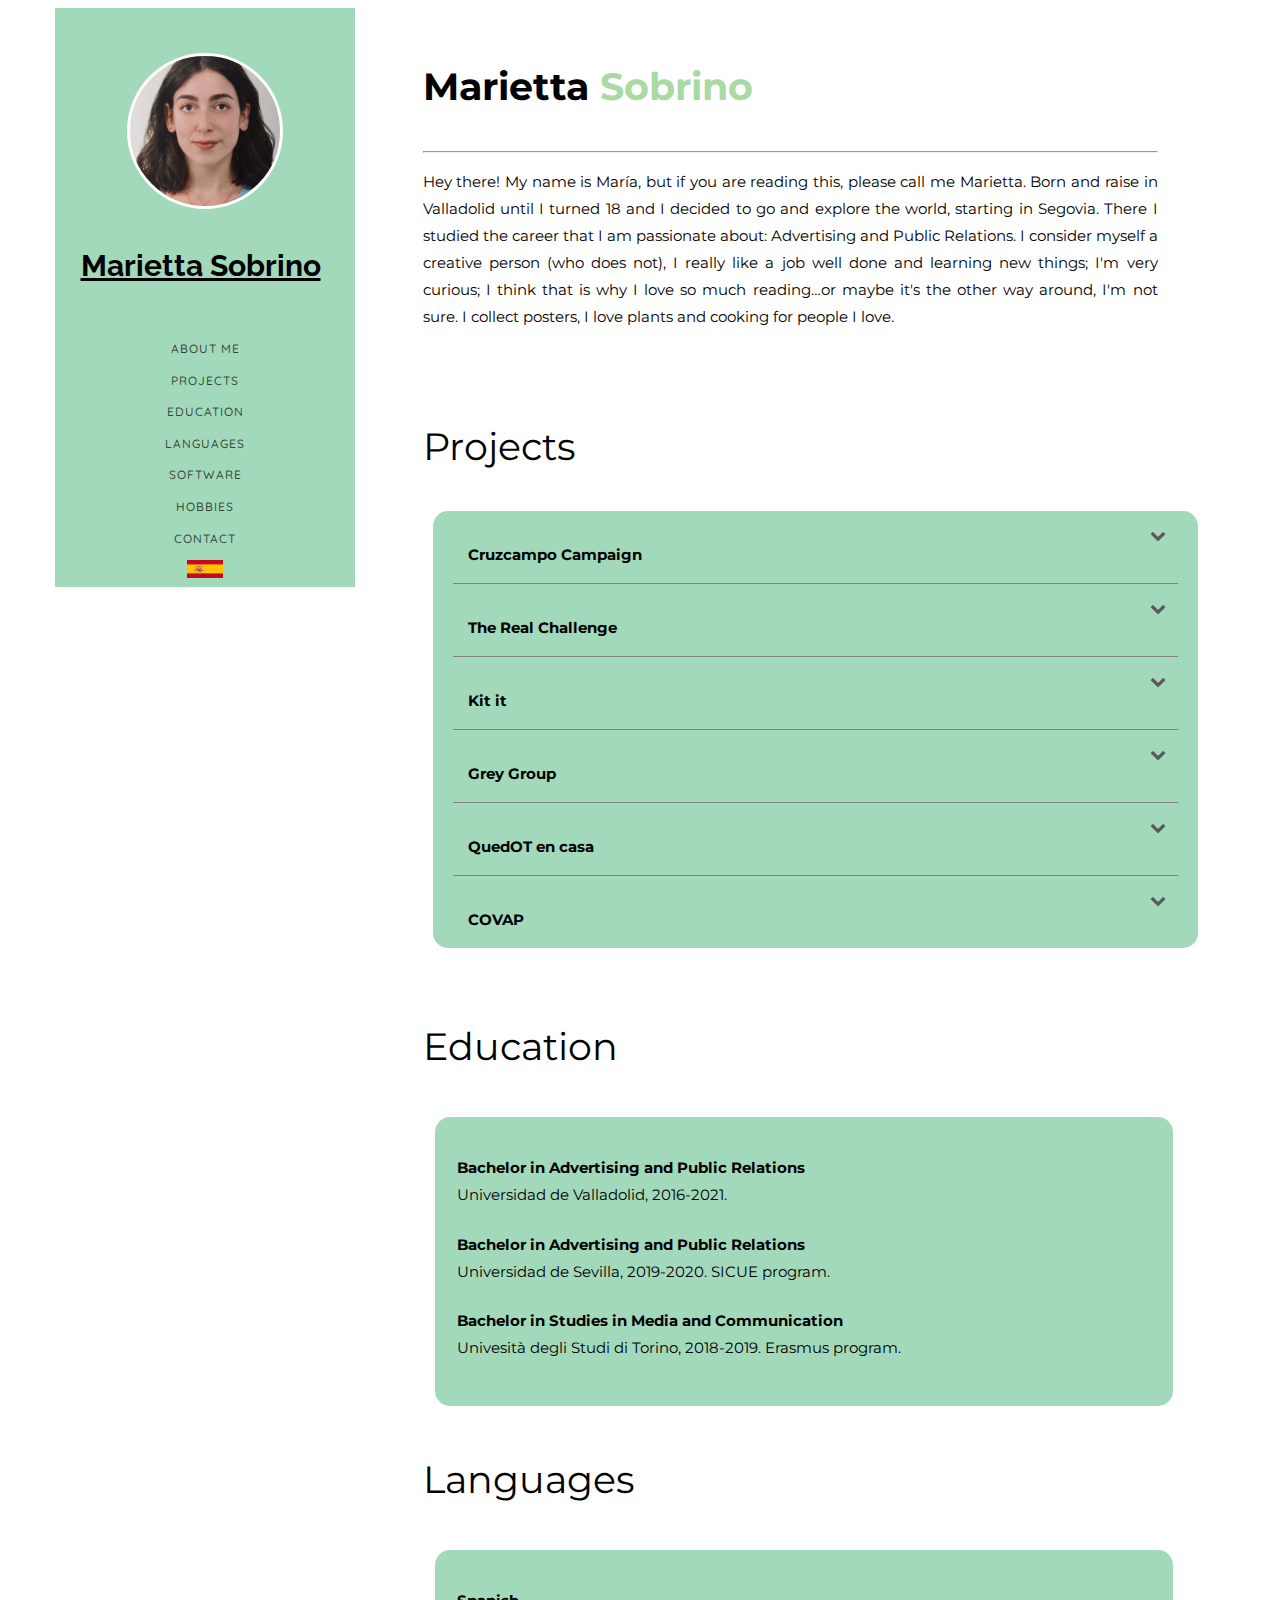
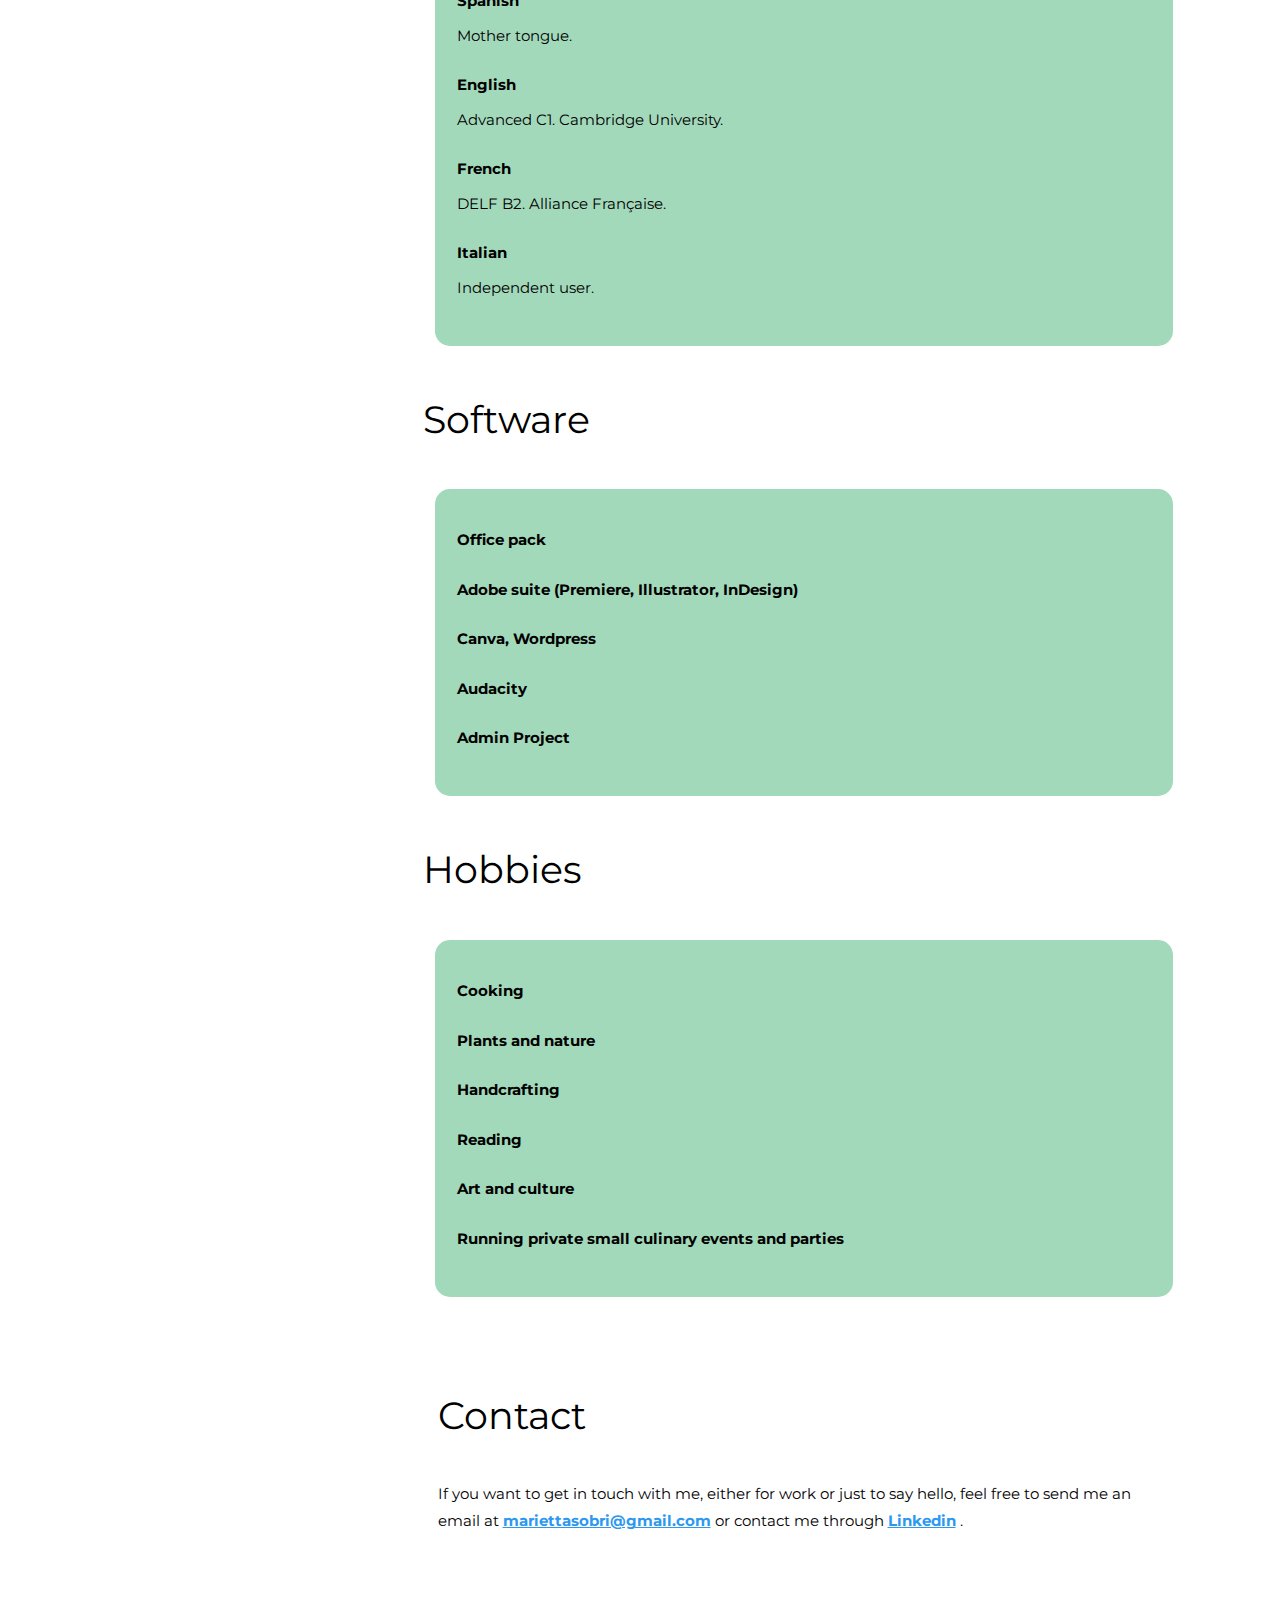
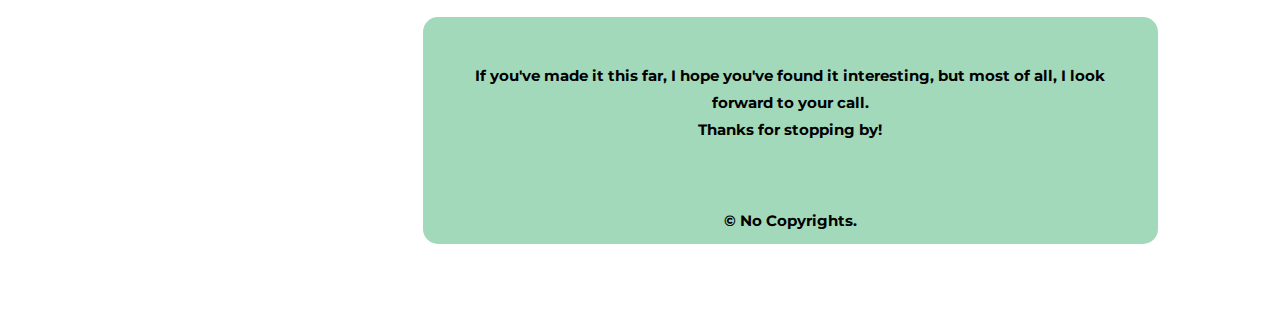
==== commit 7a9d9f7f: "Movemos las banderitas" ====
--- a/index-en.html
+++ b/index-en.html
@@ -47,11 +47,6 @@
     </head>
 
     <body>
-        <div style="float: right; padding-right: 1%">
-            <a href="index.html"
-                ><img height="18" width="36" src="images/spain-flag.png"
-            /></a>
-        </div>
         <div id="colorlib-page">
             <div class="container-wrap">
                 <a
@@ -126,6 +121,11 @@
                                     >
                                 </li>
                             </ul>
+                        </div>
+                        <div style="display: flex;justify-content: center;">
+                            <a href="index.html"
+                                ><img height="18" width="36" src="images/spain-flag.png"
+                            /></a>
                         </div>
                     </nav>
                 </aside>
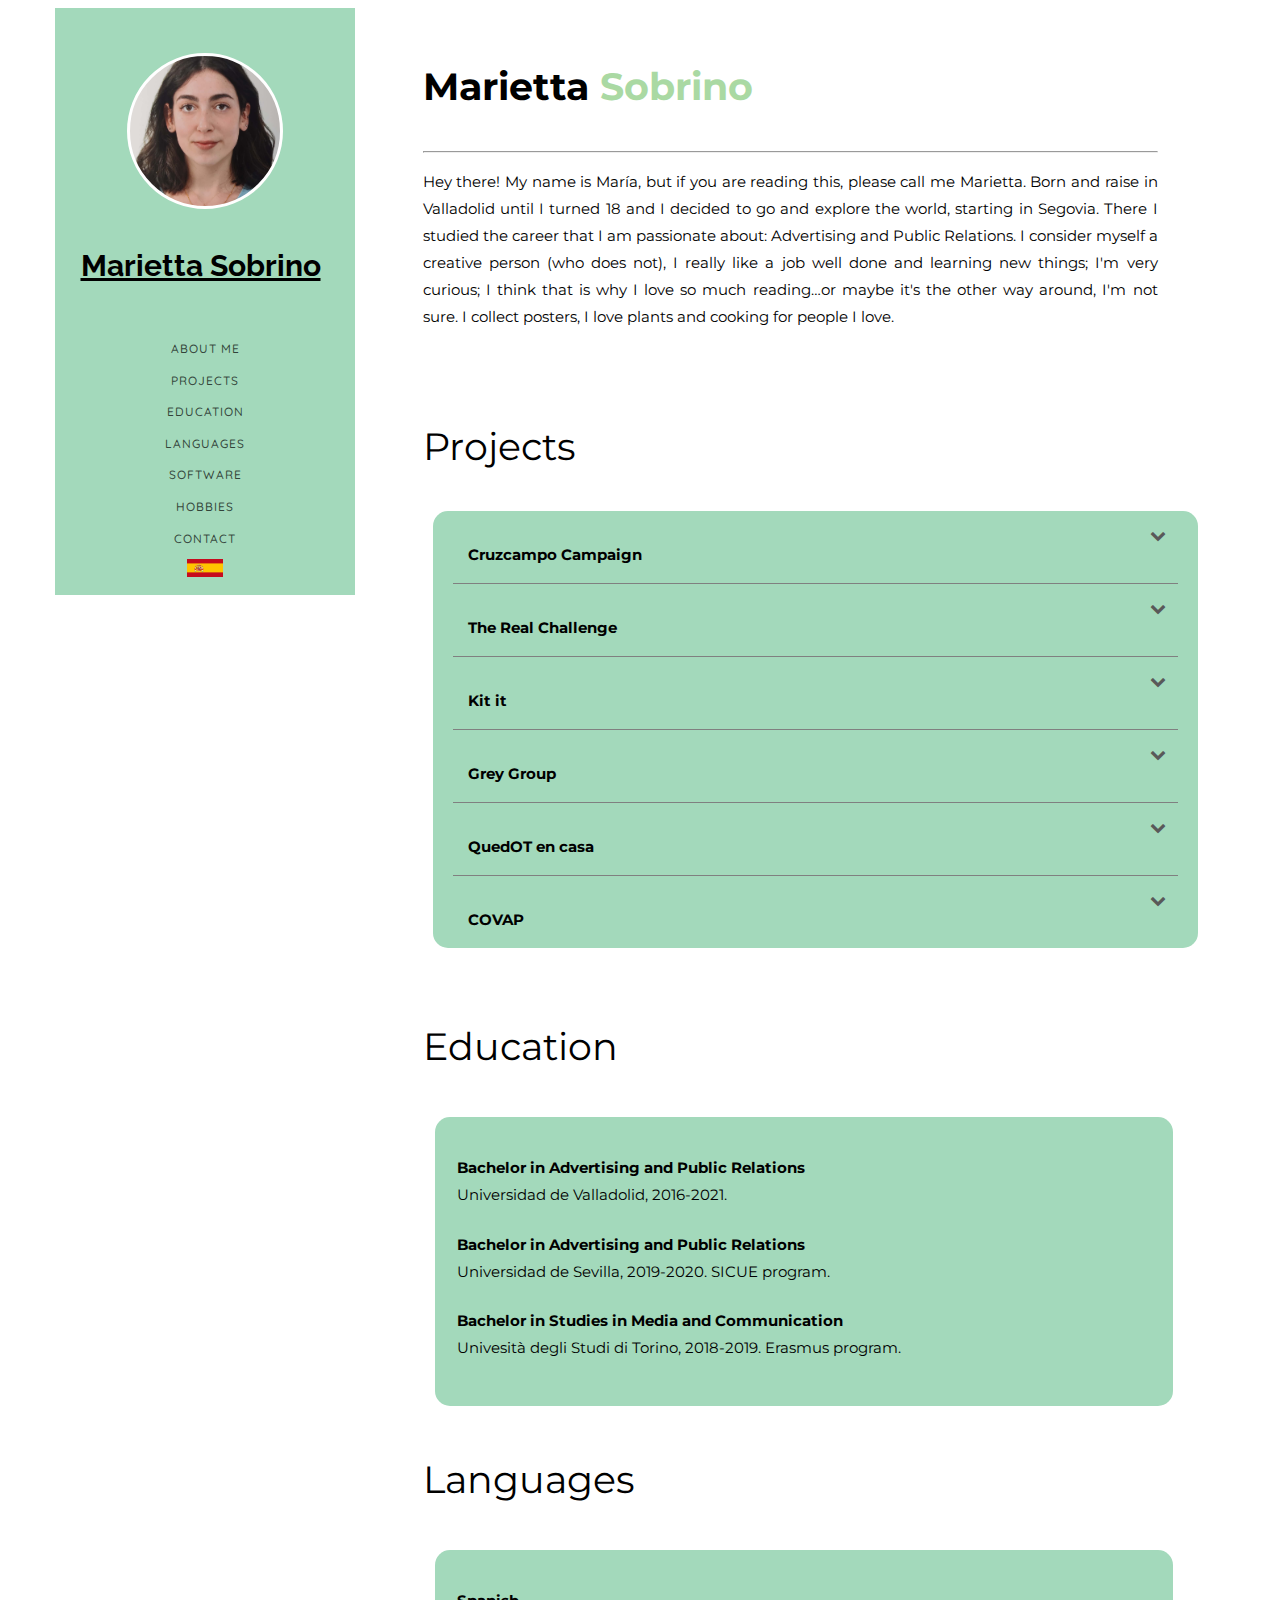
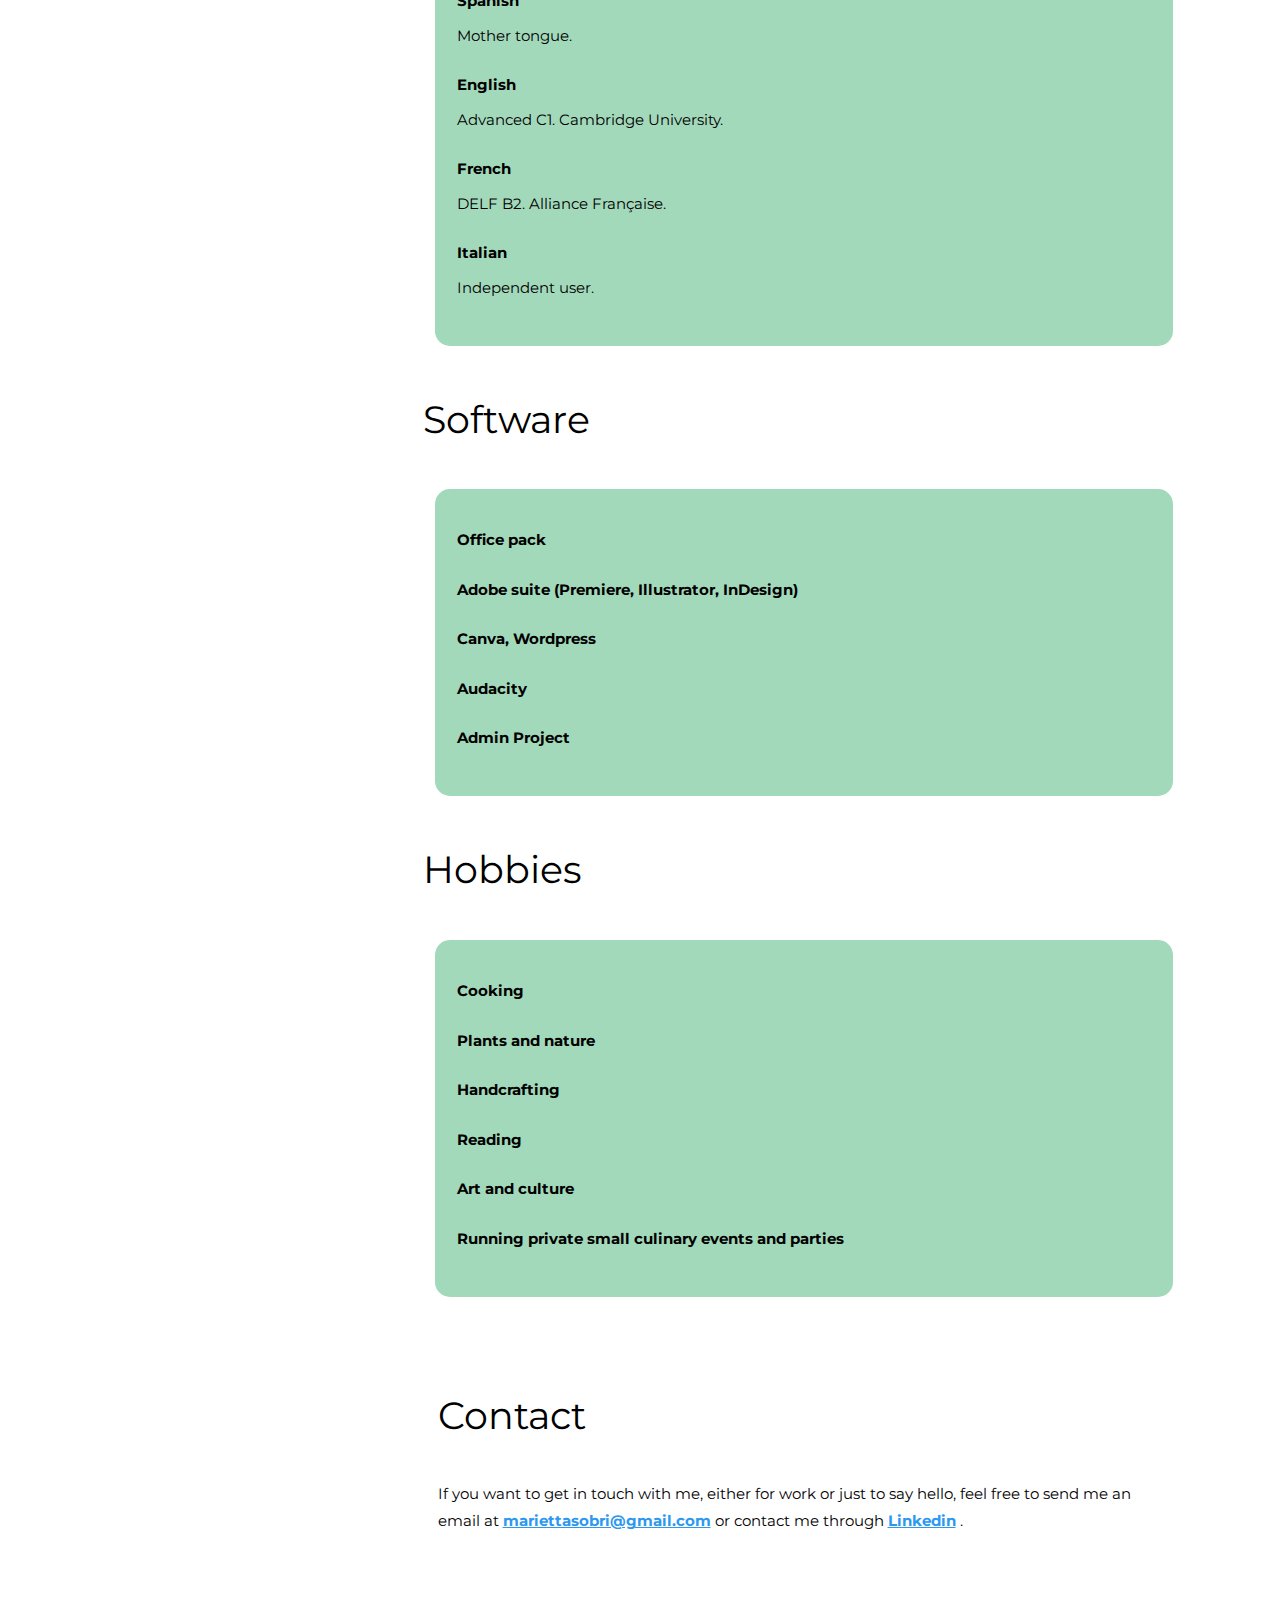
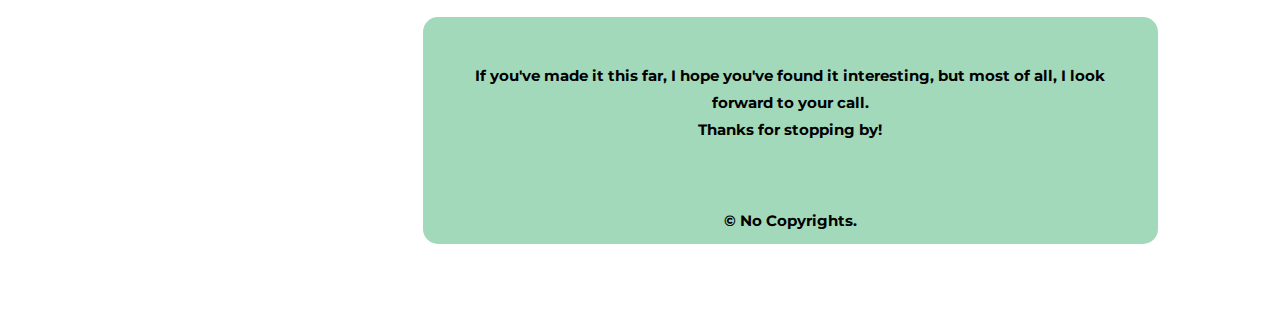
==== commit 7cfa3b87: "Meto las banderitas en un li" ====
--- a/index-en.html
+++ b/index-en.html
@@ -120,12 +120,12 @@
                                         >Contact</a
                                     >
                                 </li>
-                            </ul>
-                        </div>
-                        <div style="display: flex;justify-content: center;">
-                            <a href="index.html"
+                                <li>
+                                    <a href="index.html"
                                 ><img height="18" width="36" src="images/spain-flag.png"
                             /></a>
+                                </li>
+                            </ul>
                         </div>
                     </nav>
                 </aside>
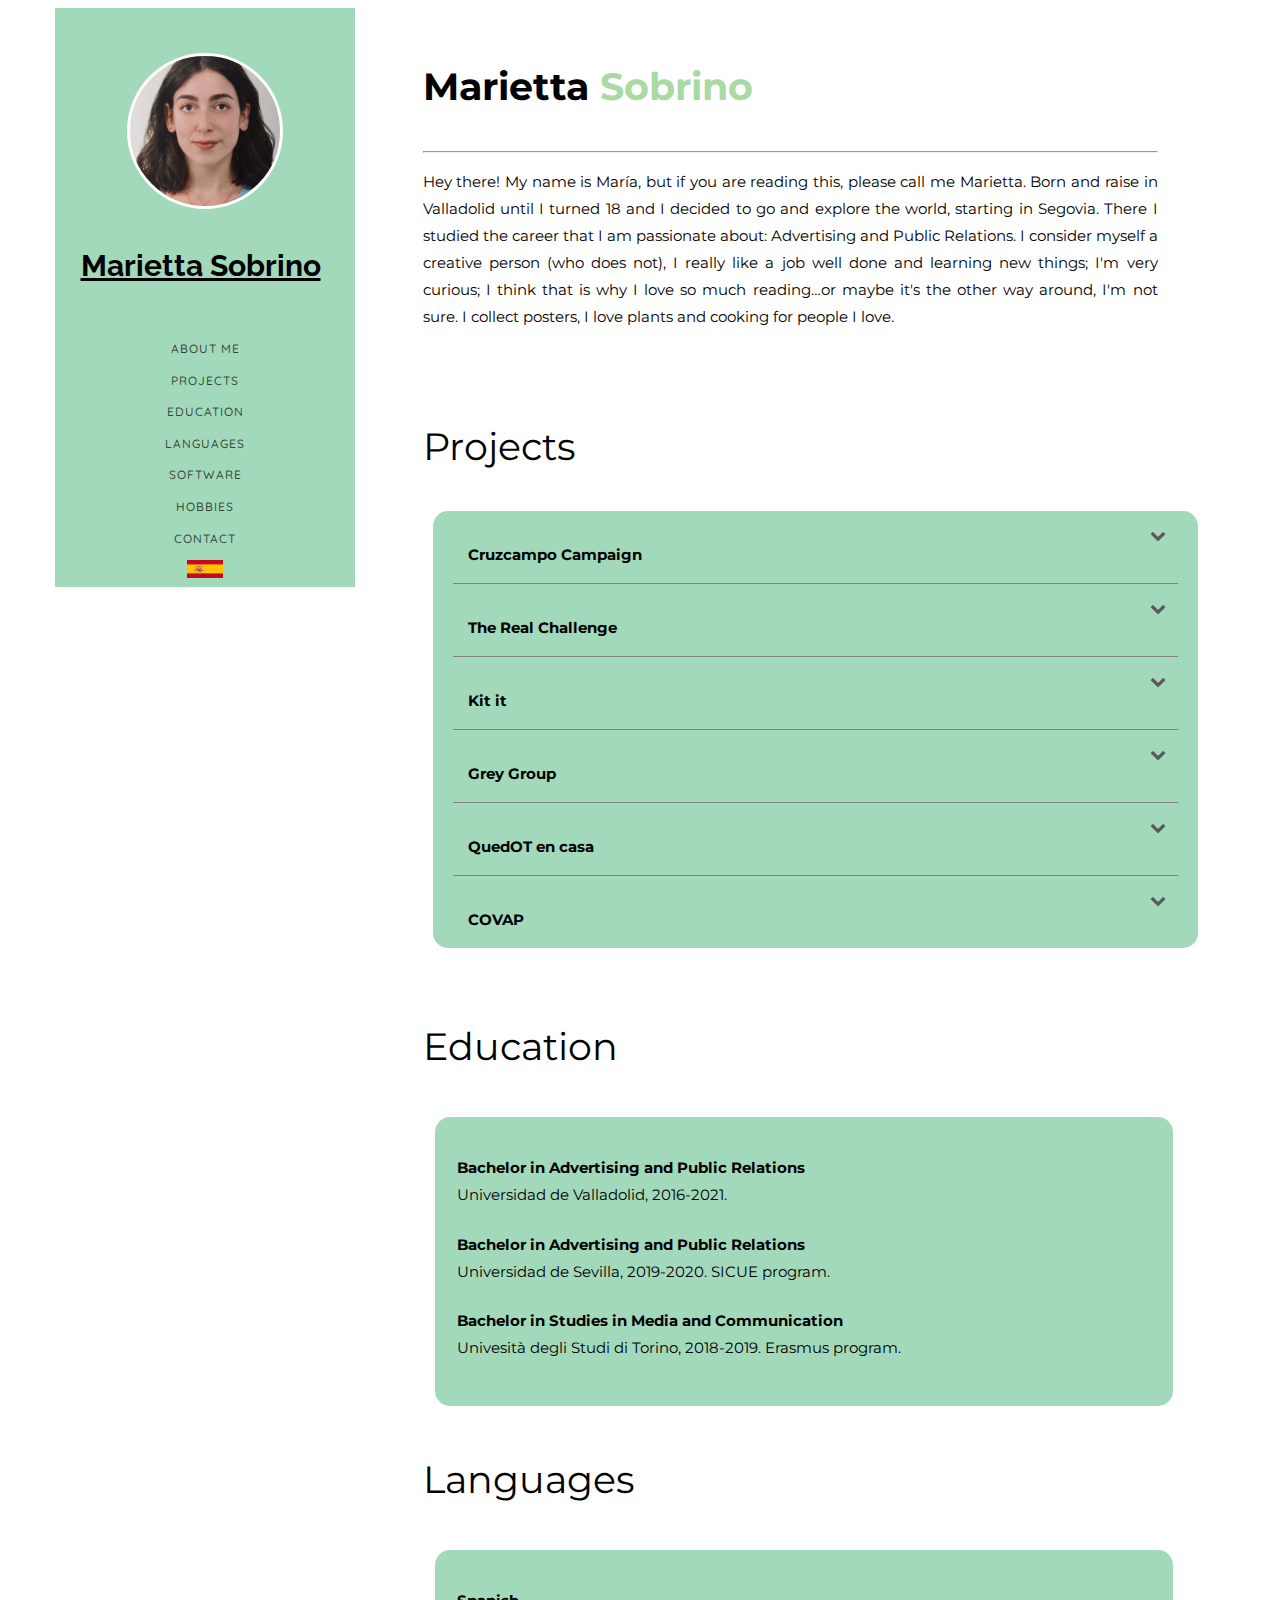
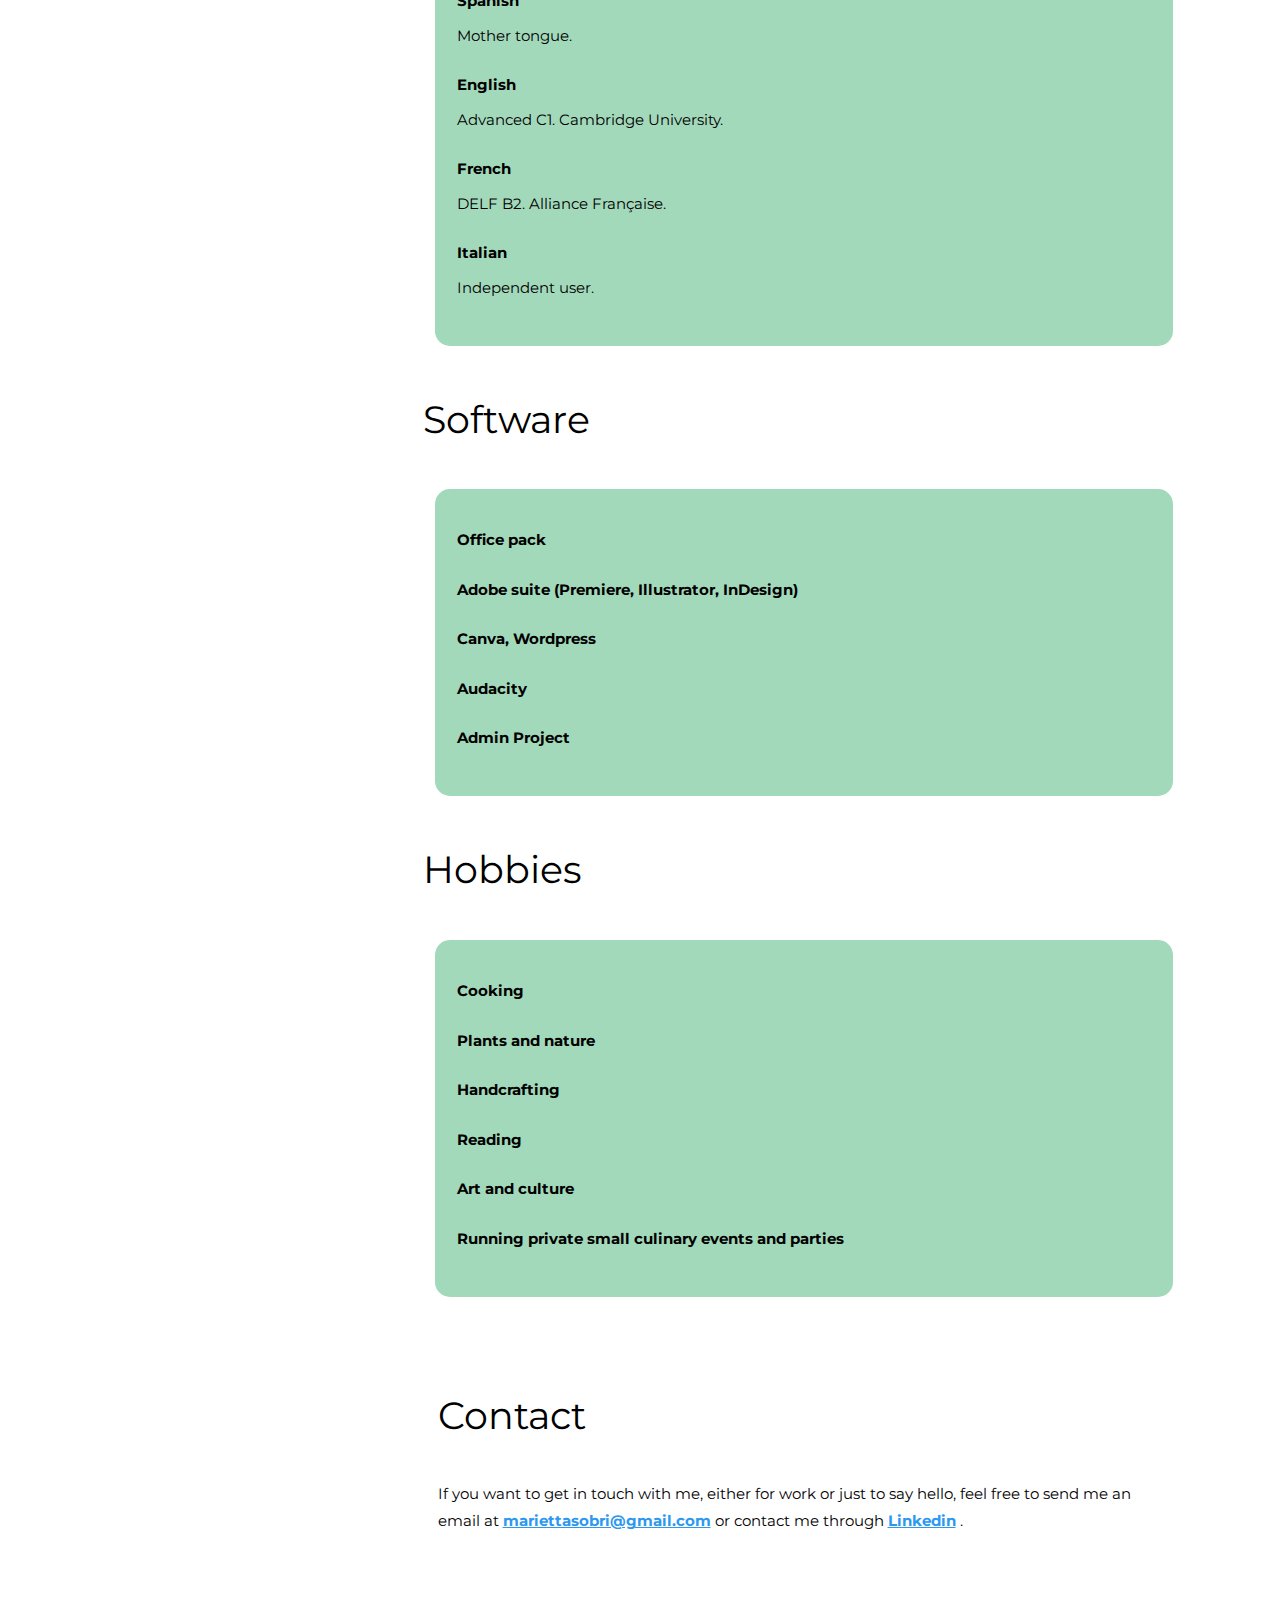
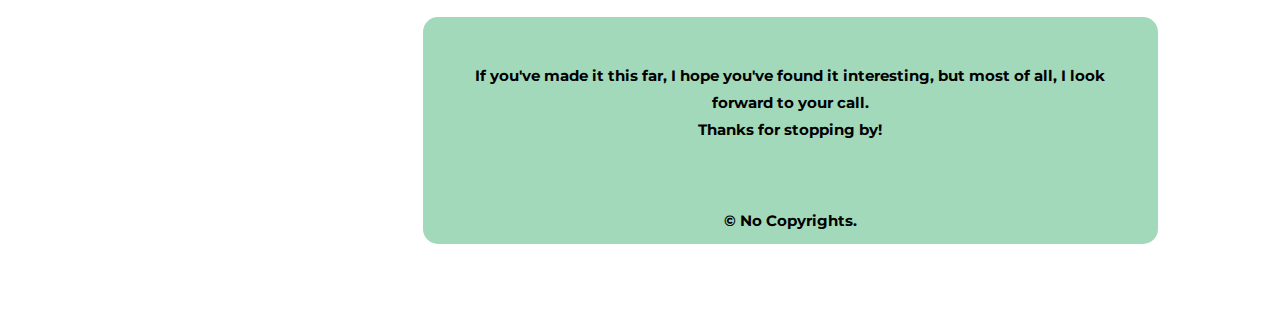
==== commit b637d468: "Coloco las banderas en su sitio y ya son clickables" ====
--- a/index-en.html
+++ b/index-en.html
@@ -120,12 +120,10 @@
                                         >Contact</a
                                     >
                                 </li>
-                                <li>
-                                    <a href="index.html"
-                                ><img height="18" width="36" src="images/spain-flag.png"
-                            /></a>
-                                </li>
                             </ul>
+                        </div>
+                        <div style="display: flex;justify-content: center;">
+                            <a href="index.html"><img height="18" width="36" src="images/spain-flag.png"/></a>
                         </div>
                     </nav>
                 </aside>
